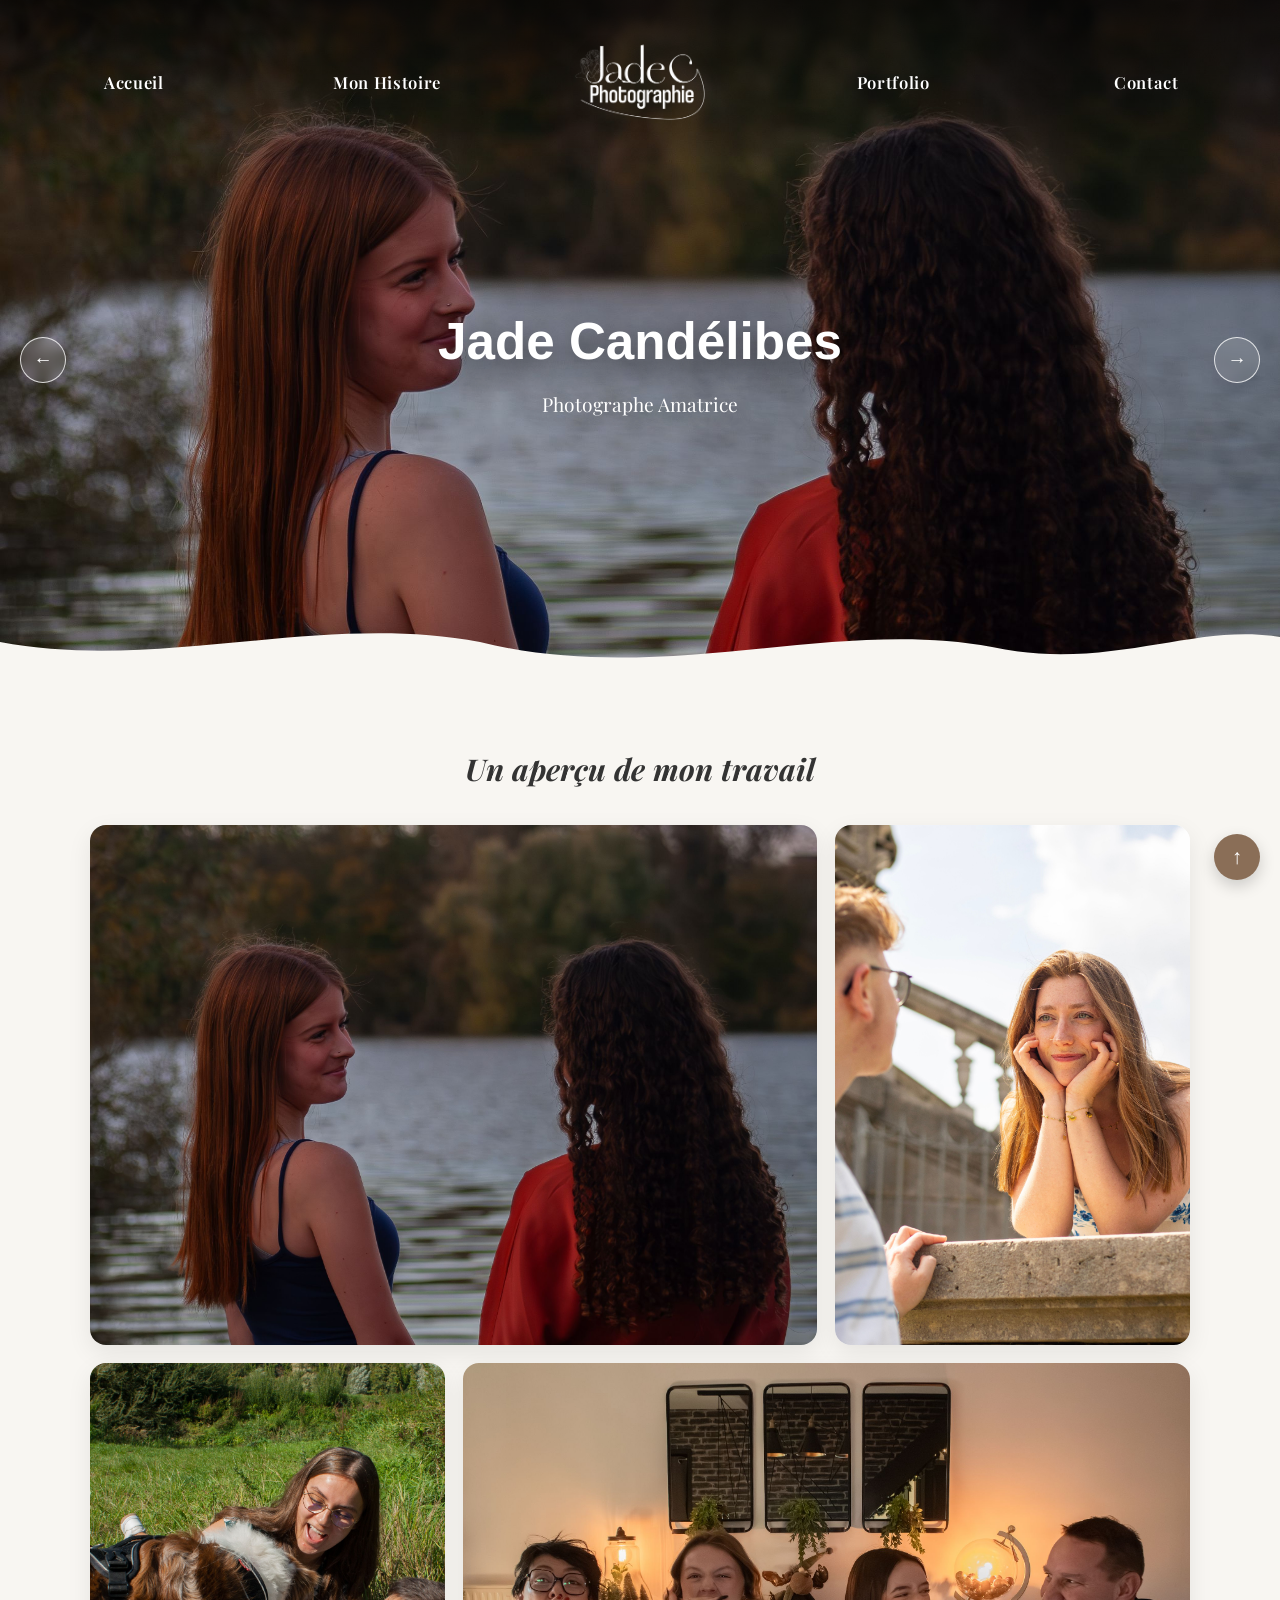
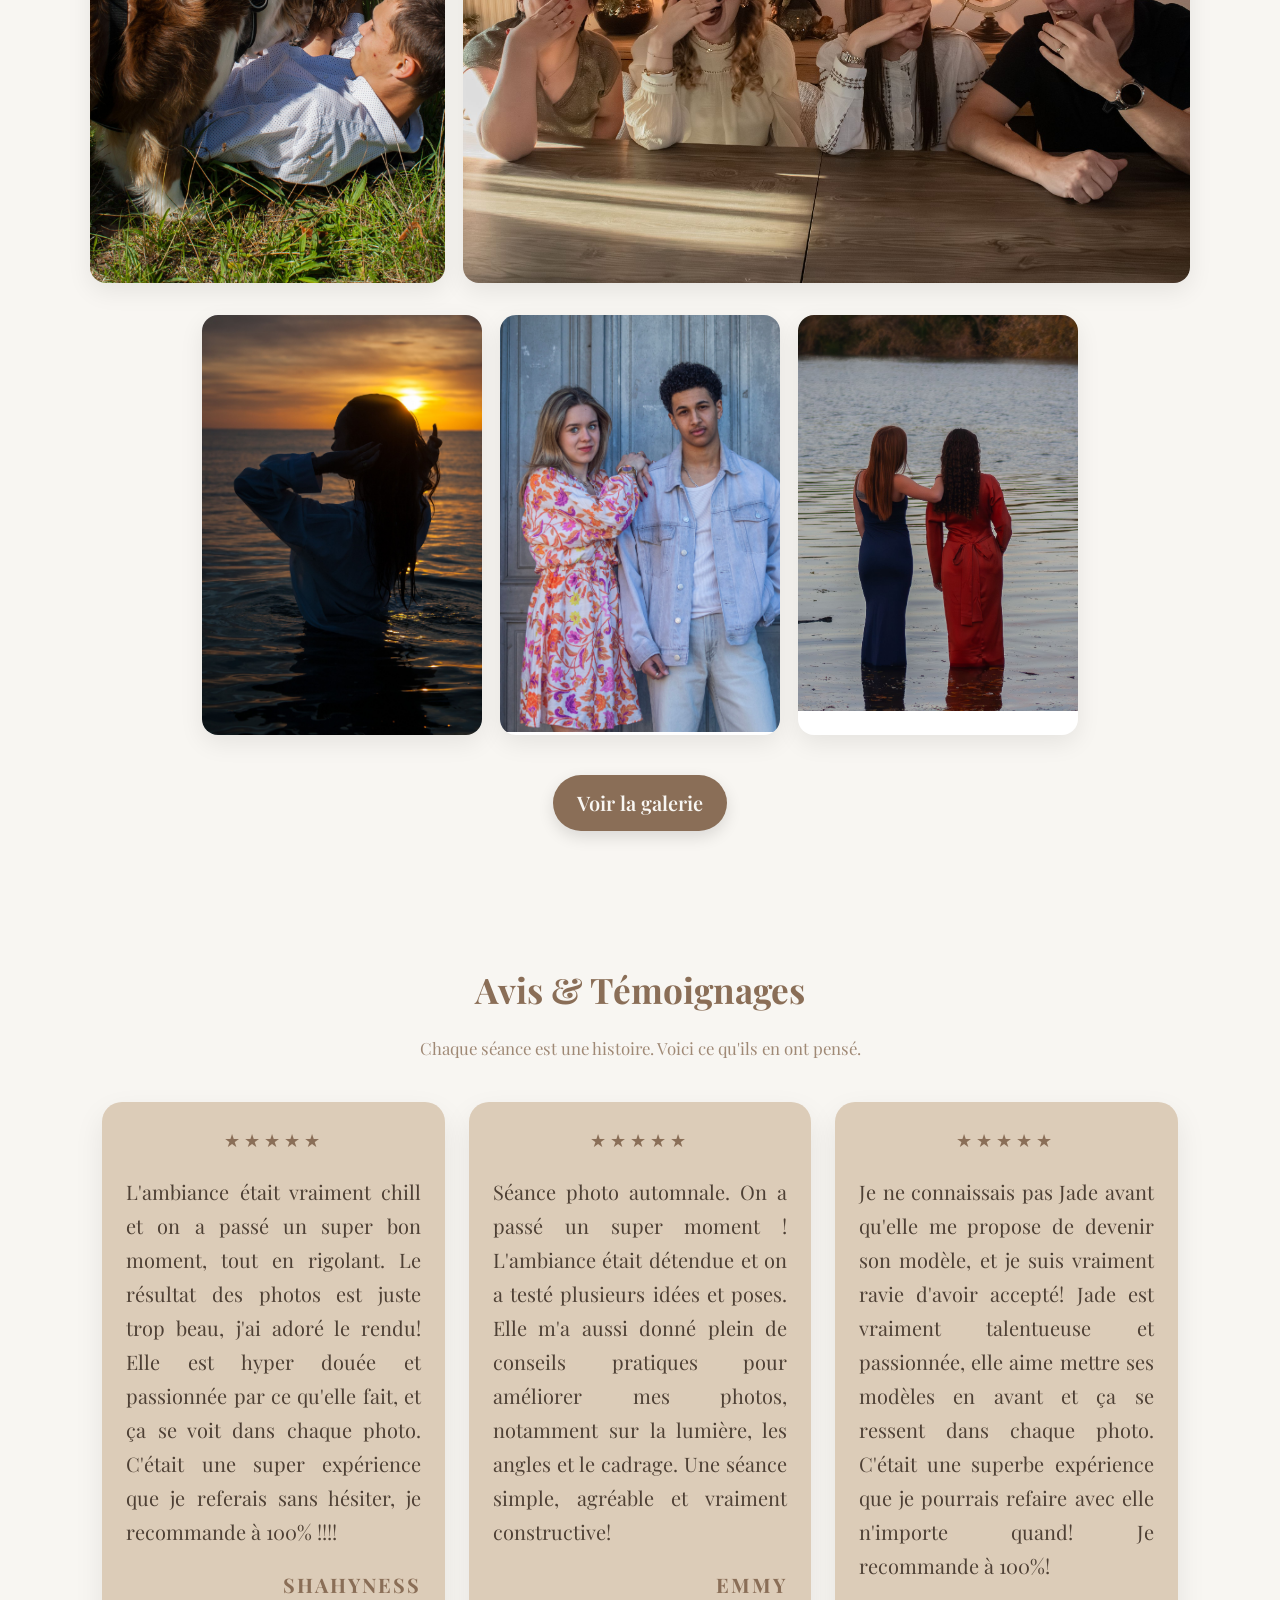
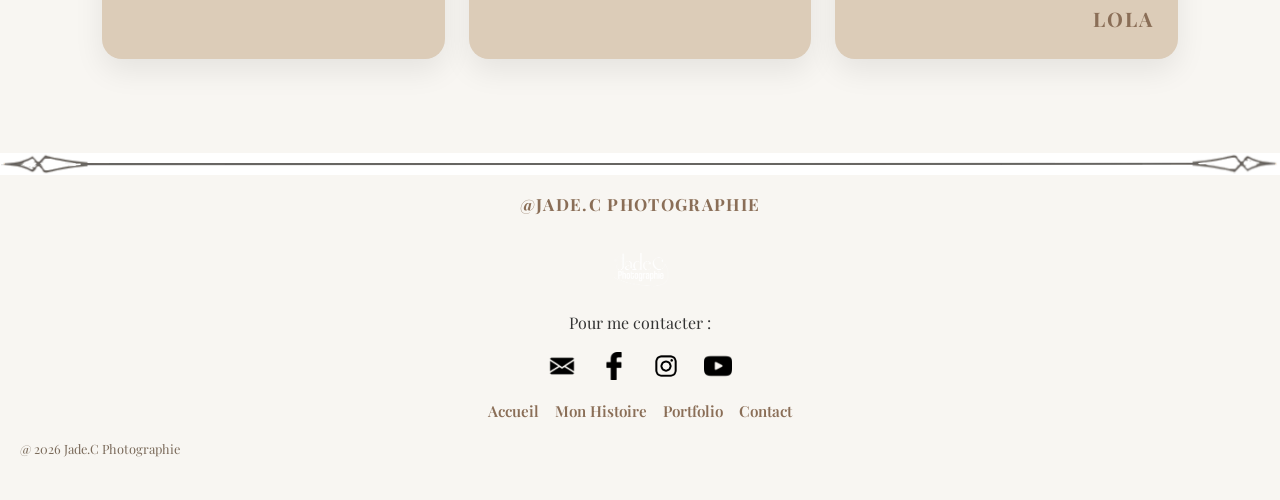
==== index.html @ 592b3846 "launch" ====
<!DOCTYPE html>
<html>
<head>
    <meta charset="UTF-8">
	<meta name="viewport" content="width=device-width, initial-scale=1.0"/>

	<title>Jade Photographie</title>
	<link rel="icon" href="favicon.png">

	 <link rel="preconnect" href="https://fonts.googleapis.com">
	 <link rel="preconnect" href="https://fonts.gstatic.com" crossorigin>
	 <link href="https://fonts.googleapis.com/css2?family=Playfair+Display:wght@400;500;600;700&display=swap" rel="stylesheet">
	 <link href="style.css" rel="stylesheet" />
	 <style>
	  body {
	  background-color: #f8f6f2;
	  background-size: cover;
	}
	</style>


 </head>
<body>
 


<div id="carousel">
    <a id="image-link" href="spoilers.html" target="_blank">
        <img id="image" src="images/carrousel.jpg" alt="Image du carrousel" class="carousel-img"/>
    </a>

    <button class="carousel-control prev" onclick="previousImage()" aria-label="Actualité précédente">←</button>
    <button class="carousel-control next" onclick="nextImage()" aria-label="Actualité suivante">→</button>

    <div class="carousel-dots">
    <span class="dot active">★</span>
    <span class="dot">☆</span>
</div>

    <nav class="carousel-menu" aria-label="Menu principal">
        <a href="index.html">Accueil</a>
        <a href="histoire.html">Mon Histoire</a>
        <a href="index.html" class="carousel-logo">
            <img src="images/logo_jade.png" alt="Logo Jade">
        </a>
        <a href="portfolio.html">Portfolio</a>
        <a href="contact.html">Contact</a>
    </nav>
    <!-- Centered title over the carousel image -->
    <div class="carousel-title" aria-hidden="false">
        <h1>Jade Candélibes</h1>
        <p class="carousel-subtitle">Photographe Amatrice</p>
    </div>
    <div class="carousel-cloud" aria-hidden="true">
        <svg viewBox="0 0 1200 140" preserveAspectRatio="none" xmlns="http://www.w3.org/2000/svg">
            <path d="M0,60 C150,90 300,30 450,60 C620,105 780,35 930,65 C1040,90 1120,40 1200,55 L1200,140 L0,140 Z" fill="#f8f6f2" />
        </svg>
    </div>
</div>


<style>
body {
    text-align: center;
	font-size: 125%;
}
</style>

<script>

const images = [
	"images/carrousel.jpg",
    "images/carrousel_2.jpg ",
    "images/carrousel_3.jpg ",
];

const links = [
    "spoilers.html",
	"https://www.disneylorcana.com/fr-FR/product/wilds-unknown",
];

let index = 0;

function updateCarousel() {
    const image = document.getElementById("image");
    const link = document.getElementById("image-link");

    image.style.opacity = "0";

    setTimeout(() => {
        image.onload = () => {
            image.style.opacity = "1";
        };

        image.src = images[index];
        link.href = links[index];
    }, 300);
    updateDots();
}

function nextImage() {
    index = (index + 1) % images.length;
    updateCarousel();
}

function previousImage() {
    index = index - 1;
    if (index < 0) index = images.length - 1;
    updateCarousel();
}

</script>

<h2 style="text-align: center; font-style: italic;font-family: 'Playfair Display', serif; margin-bottom: 2rem;">Un aperçu de mon travail</h2>

<section class="gallery" aria-label="Galerie photo">
    <figure class="gallery-item landscape">
        <img src="images/carrousel.jpg" alt="Photo paysage 1">
    </figure>
    <figure class="gallery-item portrait">
        <img src="images/portrait_1.jpg" alt="Photo portrait 1">
    </figure>
    <figure class="gallery-item portrait">
        <img src="images/zoe&nathan.jpg" alt="Photo portrait 2">
    </figure>
    <figure class="gallery-item landscape">
        <img src="images/carrousel_2.jpg" alt="Photo paysage 2">
    </figure>
</section>

<section class="polaroids">

    <div class="polaroid p1">
        <img src="images/polaroid_2.jpg" alt="">
    </div>

    <div class="polaroid p2">
        <img src="images/polaroid_1.jpg" alt="">
    </div>

    <div class="polaroid p3">
        <img src="images/polaroid_3.jpg" alt="">
    </div>

</section>

<a class="gallery-button" href="portfolio.html">Voir la galerie</a>

<section class="reviews">

    <h2>Avis & Témoignages</h2>
    <p class="subtitle">
        Chaque séance est une histoire. Voici ce qu'ils en ont pensé.
    </p>

    <div class="reviews-grid">

        <article class="review">
            <div class="stars">★★★★★</div>

            <p>
             L'ambiance était vraiment chill et on a passé un super bon moment, tout en rigolant. Le résultat des photos est juste trop beau, j'ai adoré le rendu! Elle est hyper douée et passionnée par ce qu'elle
              fait, et ça se voit dans chaque photo. C'était une super expérience que je referais sans hésiter, je recommande à 100% !!!!
            </p>

            <span>SHAHYNESS</span>
        </article>

        <article class="review">
            <div class="stars">★★★★★</div>

            <p>
                Séance photo automnale. On a passé un super moment ! L'ambiance était détendue et on a testé plusieurs idées et poses. Elle m'a aussi donné plein de conseils pratiques pour améliorer mes photos,
                 notamment sur la lumière, les angles et le cadrage. Une séance simple, agréable et vraiment constructive!
            </p>

            <span>EMMY</span>
        </article>

        <article class="review">
            <div class="stars">★★★★★</div>

            <p>
                Je ne connaissais pas Jade avant qu'elle me propose de devenir son modèle, et je suis vraiment ravie d'avoir accepté! Jade est vraiment talentueuse et passionnée, elle aime mettre ses modèles en 
                avant et ça se ressent dans chaque photo. C'était une superbe expérience que je pourrais refaire avec elle n'importe quand! Je recommande à 100%!
            </p>

            <span>LOLA</span>
        </article>

    </div>

</section>

<img class="separator-image" src="images/double_text_separator.png" alt="Séparateur de texte" />
<p class="footer-brand">@JADE.C PHOTOGRAPHIE</p>

<footer class="site-footer">
    <img class="footer-logo" src="images/logo_jade.png" alt="Logo Jade Photographie">
    <p class="footer-title">Pour me contacter :</p>

    <div class="footer-socials">
        <a class="socials" href="https://mail.google.com/mail/?view=cm&amp;to=quentwax76@gmail.com" target="_blank">
            <img src="images/logo_gmail.png" alt="Envoyer un mail">
        </a>

        <a class="socials" href="https://www.facebook.com/profile.php?id=100077318054317&amp;locale=fr_FR" target="_blank">
            <img src="images/logo_facebook.png" alt="Logo Facebook">
        </a>

        <a class="socials" href="https://www.instagram.com/jcphotographe276/" target="_blank">
            <img src="images/logo_insta.png" alt="Logo Instagram">
        </a>

        <a class="socials" href="https://www.youtube.com/@Jcphotographe276" target="_blank">
            <img src="images/logo_youtube.png" alt="Logo YouTube">
        </a>
    </div>

    <nav class="footer-links" aria-label="Liens du footer">
        <a href="index.html">Accueil</a>
        <a href="histoire.html">Mon Histoire</a>
        <a href="portfolio.html">Portfolio</a>
        <a href="contact.html">Contact</a>
    </nav>

    <p class="footer-copyright">@ 2026 Jade.C Photographie</p>
</footer>

<button class="scroll-top" onclick="scrollToTop()" aria-label="Remonter en haut de la page">↑</button>

</body>
</html>
---- style.css ----
﻿:root {
  --bg: #f8f6f2;
  --text: #333;
  --accent: #8a6e57;
  --accent-dark: #755a46;
  --cream: #dcccb8;
}

html {
  scroll-behavior: smooth;
}

* {
  box-sizing: border-box;
}

img {
  display: block;
  max-width: 100%;
  height: auto;
}

html, body {
  margin: 0;
  padding: 0;
  background: var(--bg);
  font-family: "Playfair Display", serif;
  color: var(--text);
  text-align: center;
  overflow-x: hidden;
  line-height: 1.6;
}

a {
  color: inherit;
  text-decoration: none;
}

#carousel {
  position: relative;
  width: 100%;
  min-height: 80vh;
  max-height: 700px;
  overflow: hidden;
  display: flex;
  justify-content: center;
  align-items: center;
  background: #00000020;
}

#carousel a {
  display: block;
  width: 100%;
  height: 100%;
}

#carousel img {
  width: 100%;
  height: 100%;
  object-fit: cover;
  display: block;
}

.carousel-control {
  position: absolute;
  top: 50%;
  transform: translateY(-50%);
  width: 46px;
  height: 46px;
  border: 1px solid rgba(255,255,255,0.8);
  border-radius: 50%;
  background: rgba(255,255,255,0.12);
  color: #fff;
  font-size: 1.2rem;
  line-height: 1;
  cursor: pointer;
  backdrop-filter: blur(4px);
  transition: background 0.2s ease, transform 0.2s ease;
  z-index: 3;
}

.carousel-control:hover {
  background: rgba(255,255,255,0.25);
  transform: translateY(-50%) scale(1.04);
}

.carousel-control.prev { left: 20px; }
.carousel-control.next { right: 20px; }

.carousel-menu {
  position: absolute;
  top: 0;
  left: 0;
  right: 0;
  z-index: 2;
  display: flex;
  align-items: center;
  justify-content: center;
  gap: clamp(12px, 2vw, 28px);
  padding: 18px 20px;
  background: linear-gradient(180deg, rgba(0,0,0,0.72) 0%, rgba(0,0,0,0.22) 75%, rgba(0,0,0,0));
}

.carousel-menu a {
  color: #fff;
  font-size: clamp(0.9rem, 1.3vw, 1.05rem);
  font-weight: 600;
  letter-spacing: 0.04em;
}

.carousel-logo img {
  width: clamp(60px, 8vw, 90px);
  height: auto;
  display: block;
  object-fit: contain;
  filter: drop-shadow(0 2px 8px rgba(0,0,0,0.35));
}

.carousel-cloud {
  position: absolute;
  bottom: -2px;
  left: 0;
  width: 100%;
  height: 140px;
  z-index: 5;
  pointer-events: none;
}

.carousel-cloud svg {
  display: block;
  width: 100%;
  height: 100%;
}

.carousel-title {
  position: absolute;
  top: 50%;
  left: 50%;
  transform: translate(-50%, -50%);
  text-align: center;
  z-index: 6;
}

.carousel-title h1 {
  margin: 0;
  color: #fff;
  font-family: "Segoe UI", sans-serif;
  font-size: clamp(1.8rem, 5vw, 3.2rem);
  font-weight: 700;
  text-shadow: 0 10px 30px rgba(0,0,0,0.6);
}

.carousel-subtitle {
  margin: 6px 0 0;
  color: #fff;
  font-size: clamp(0.9rem, 1.6vw, 1.2rem);
  text-shadow: 0 6px 18px rgba(0,0,0,0.45);
}

.carousel-dots {
  position: absolute;
  bottom: 30px;
  left: 50%;
  transform: translateX(-50%);
  display: flex;
  gap: 12px;
  z-index: 5;
}

.dot {
  font-size: 26px;
  color: #fff;
  cursor: pointer;
  transition: transform 0.3s ease;
}

.dot:hover {
  transform: scale(1.2);
}

.carousel-img {
  transition: opacity 0.6s ease;
}

.carousel-img.fade {
  opacity: 0;
}

.gallery {
  width: min(92vw, 1100px);
  margin: 24px auto 32px;
  display: grid;
  grid-template-columns: repeat(3, minmax(0, 1fr));
  grid-auto-rows: 520px;
  gap: 18px;
}

.gallery-item {
  margin: 0;
  overflow: hidden;
  border-radius: 16px;
  box-shadow: 0 8px 24px rgba(0,0,0,0.08);
  background: #fff;
  min-height: 520px;
}

.gallery-item img {
  width: 100%;
  height: 100%;
  object-fit: cover;
}

.gallery-item.landscape { grid-column: span 2; }
.gallery-item.portrait { grid-column: span 1; }

.gallery-button {
  display: inline-block;
  margin: 0 auto 32px;
  padding: 12px 24px;
  border-radius: 999px;
  background-color: var(--accent);
  color: #f8f6f2;
  font-weight: 600;
  box-shadow: 0 6px 16px rgba(0,0,0,0.12);
  transition: transform 0.2s ease, background-color 0.2s ease;
}

.gallery-button:hover {
  transform: translateY(-2px);
  background-color: var(--accent-dark);
}

.polaroids {
  display: flex;
  justify-content: center;
  flex-wrap: wrap;
  gap: 18px;
  padding: 0 20px 40px;
}

.polaroid {
  flex: 1 1 220px;
  max-width: 280px;
  overflow: hidden;
  border-radius: 16px;
  box-shadow: 0 8px 24px rgba(0,0,0,0.08);
  background: #fff;
}

.reviews {
  background: var(--bg);
  padding: 70px 8%;
  position: relative;
}

.reviews h2 {
  text-align: center;
  font-size: 2.2rem;
  color: var(--accent);
  margin-bottom: 10px;
}

.subtitle {
  text-align: center;
  color: var(--accent);
  opacity: 0.8;
  margin-bottom: 40px;
  font-size: 1.05rem;
}

.reviews-grid {
  display: grid;
  grid-template-columns: repeat(auto-fit, minmax(280px, 1fr));
  gap: 24px;
}

.review {
  background: var(--cream);
  padding: 24px;
  border-radius: 20px;
  box-shadow: 0 12px 30px rgba(0,0,0,0.08);
}

.stars {
  color: var(--accent);
  letter-spacing: 4px;
  margin-bottom: 16px;
  font-size: 18px;
}

.review p {
  color: #4e4035;
  line-height: 1.7;
  text-align: justify;
  margin-bottom: 20px;
}

.review span {
  display: block;
  text-align: right;
  color: var(--accent);
  font-weight: 700;
  letter-spacing: 2px;
}

.separator-image {
  width: 100%;
  display: block;
  margin-top: 24px;
}

.site-footer {
  text-align: center;
  padding: 24px 20px 40px;
  background-color: var(--bg);
  color: var(--text);
}

.footer-brand {
  margin: 16px 0 0;
  font-size: 1.05rem;
  font-weight: 700;
  letter-spacing: 0.08em;
  color: var(--accent);
}

.footer-logo {
  width: clamp(70px, 10vw, 100px);
  height: auto;
  display: block;
  margin: 0 auto 12px;
}

.footer-title {
  font-size: 1rem;
  margin: 0 0 12px;
}

.footer-socials {
  display: flex;
  justify-content: center;
  align-items: center;
  gap: 14px;
  flex-wrap: wrap;
  margin-bottom: 14px;
}

.socials {
  display: inline-flex;
  align-items: center;
  justify-content: center;
  width: 38px;
  height: 38px;
}

.socials img {
  width: 28px;
  height: 28px;
  object-fit: contain;
  transition: transform 0.2s ease;
}

.socials:hover img {
  transform: scale(1.05);
}

.footer-links {
  display: flex;
  justify-content: center;
  gap: 16px;
  flex-wrap: wrap;
  margin: 10px 0 12px;
}

.footer-links a {
  color: var(--accent);
  font-size: 0.95rem;
  font-weight: 600;
}

.footer-copyright {
  margin: 16px 0 0;
  font-size: 0.8rem;
  text-align: left;
  color: #7a6a5a;
}

.scroll-top {
  position: fixed;
  right: 20px;
  bottom: 20px;
  width: 46px;
  height: 46px;
  border: none;
  border-radius: 50%;
  background-color: var(--accent);
  color: #fff;
  font-size: 1.3rem;
  cursor: pointer;
  box-shadow: 0 6px 16px rgba(0,0,0,0.18);
  z-index: 1000;
}

.scroll-top:hover {
  background-color: var(--accent-dark);
}

@media (max-width: 768px) {
  #carousel {
    min-height: 60vh;
    max-height: 60vh;
  }

  .carousel-menu {
    flex-wrap: wrap;
    gap: 8px 14px;
    padding: 12px 14px;
  }

  .carousel-title h1 {
    font-size: clamp(1.4rem, 7vw, 2rem);
  }

  .carousel-subtitle {
    font-size: 0.95rem;
  }

  .carousel-control {
    width: 40px;
    height: 40px;
    font-size: 1rem;
  }

  .gallery {
    width: min(94vw, 1100px);
    grid-template-columns: 1fr;
    grid-auto-rows: 280px;
    gap: 12px;
  }

  .gallery-item {
    min-height: 280px;
    border-radius: 12px;
  }

  .gallery-item.landscape { grid-column: span 1; }

  .gallery-button {
    margin-bottom: 24px;
    padding: 10px 20px;
  }

  .polaroids {
    padding: 0 16px 28px;
  }

  .reviews {
    padding: 56px 16px;
  }

  .reviews h2 {
    font-size: 1.8rem;
  }

  .subtitle {
    margin-bottom: 24px;
  }

  .reviews-grid {
    grid-template-columns: 1fr;
    gap: 16px;
  }

  .review {
    padding: 20px;
  }

  .footer-logo {
    width: 72px;
  }

  .footer-socials {
    gap: 10px;
  }

  .socials img {
    width: 24px;
    height: 24px;
  }

  .footer-links {
    gap: 10px 12px;
  }

  .footer-copyright {
    text-align: center;
  }

  .scroll-top {
    right: 12px;
    bottom: 12px;
    width: 42px;
    height: 42px;
  }
}
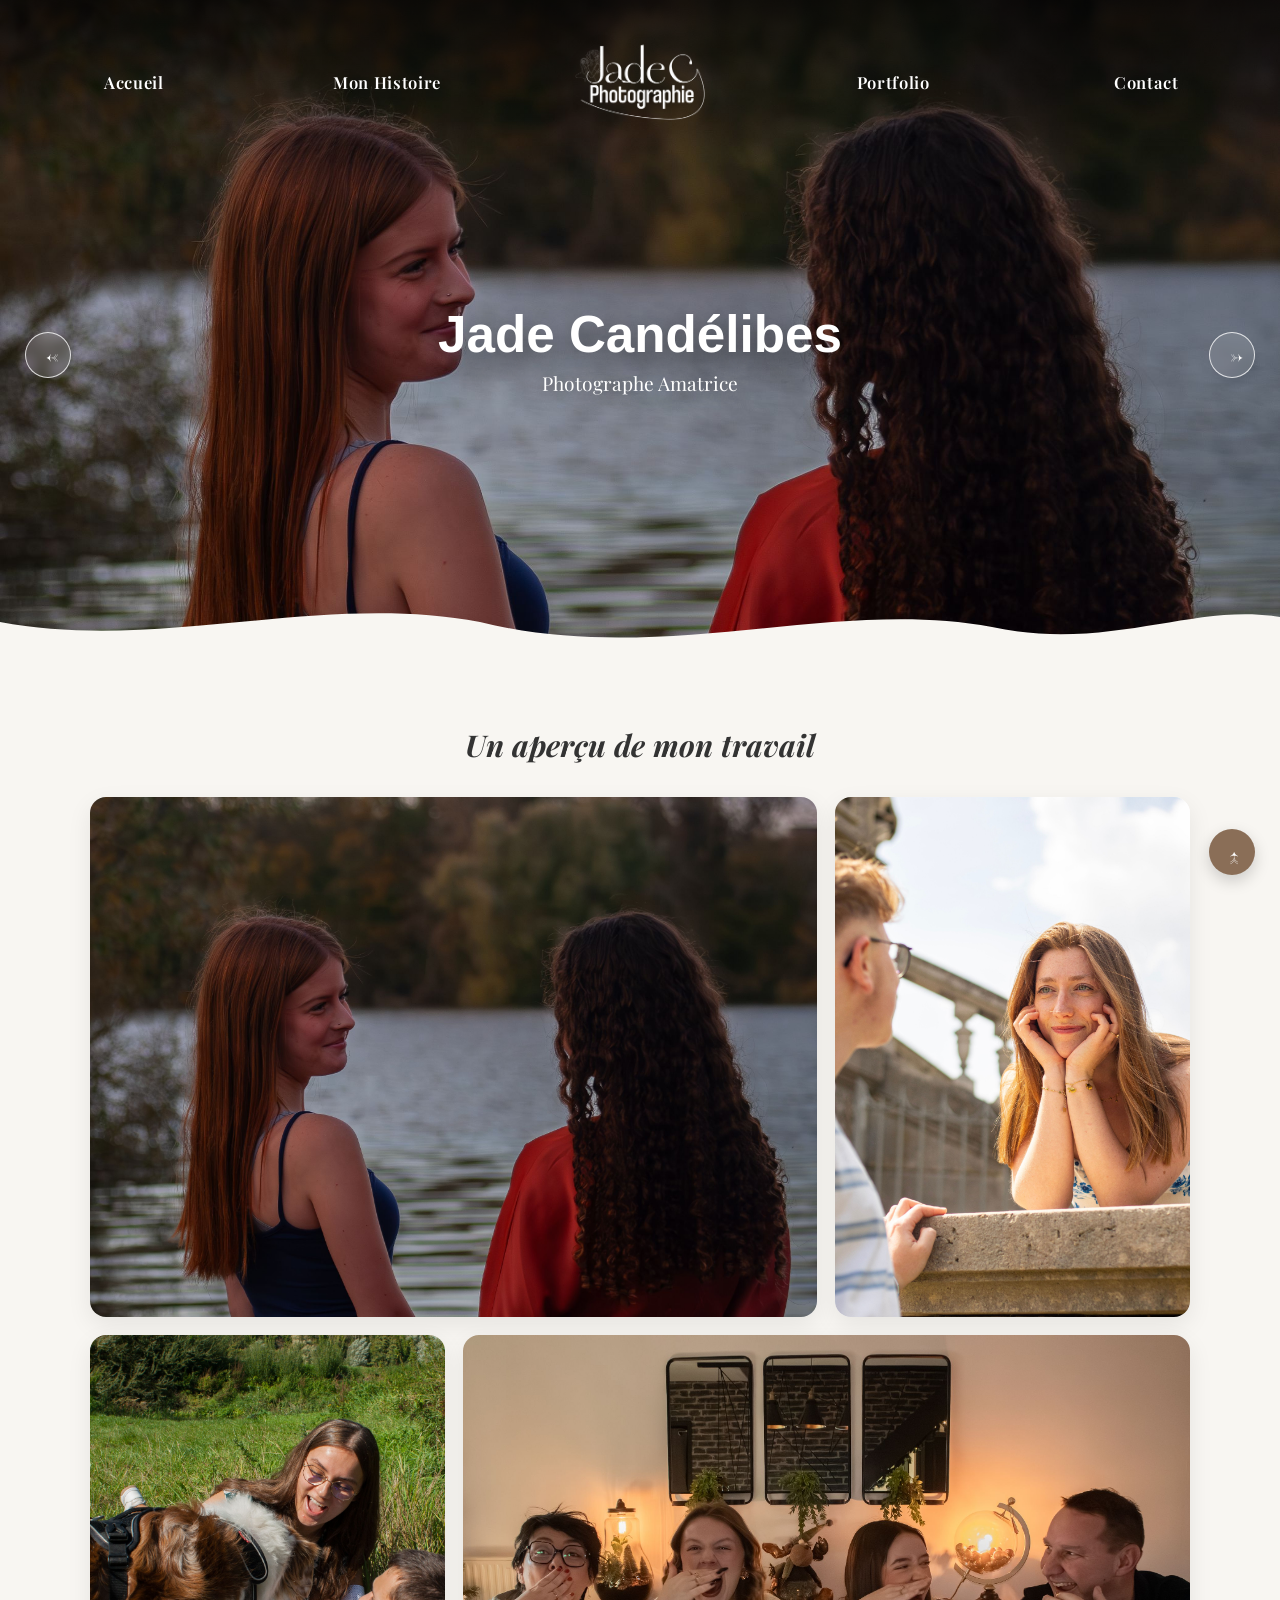
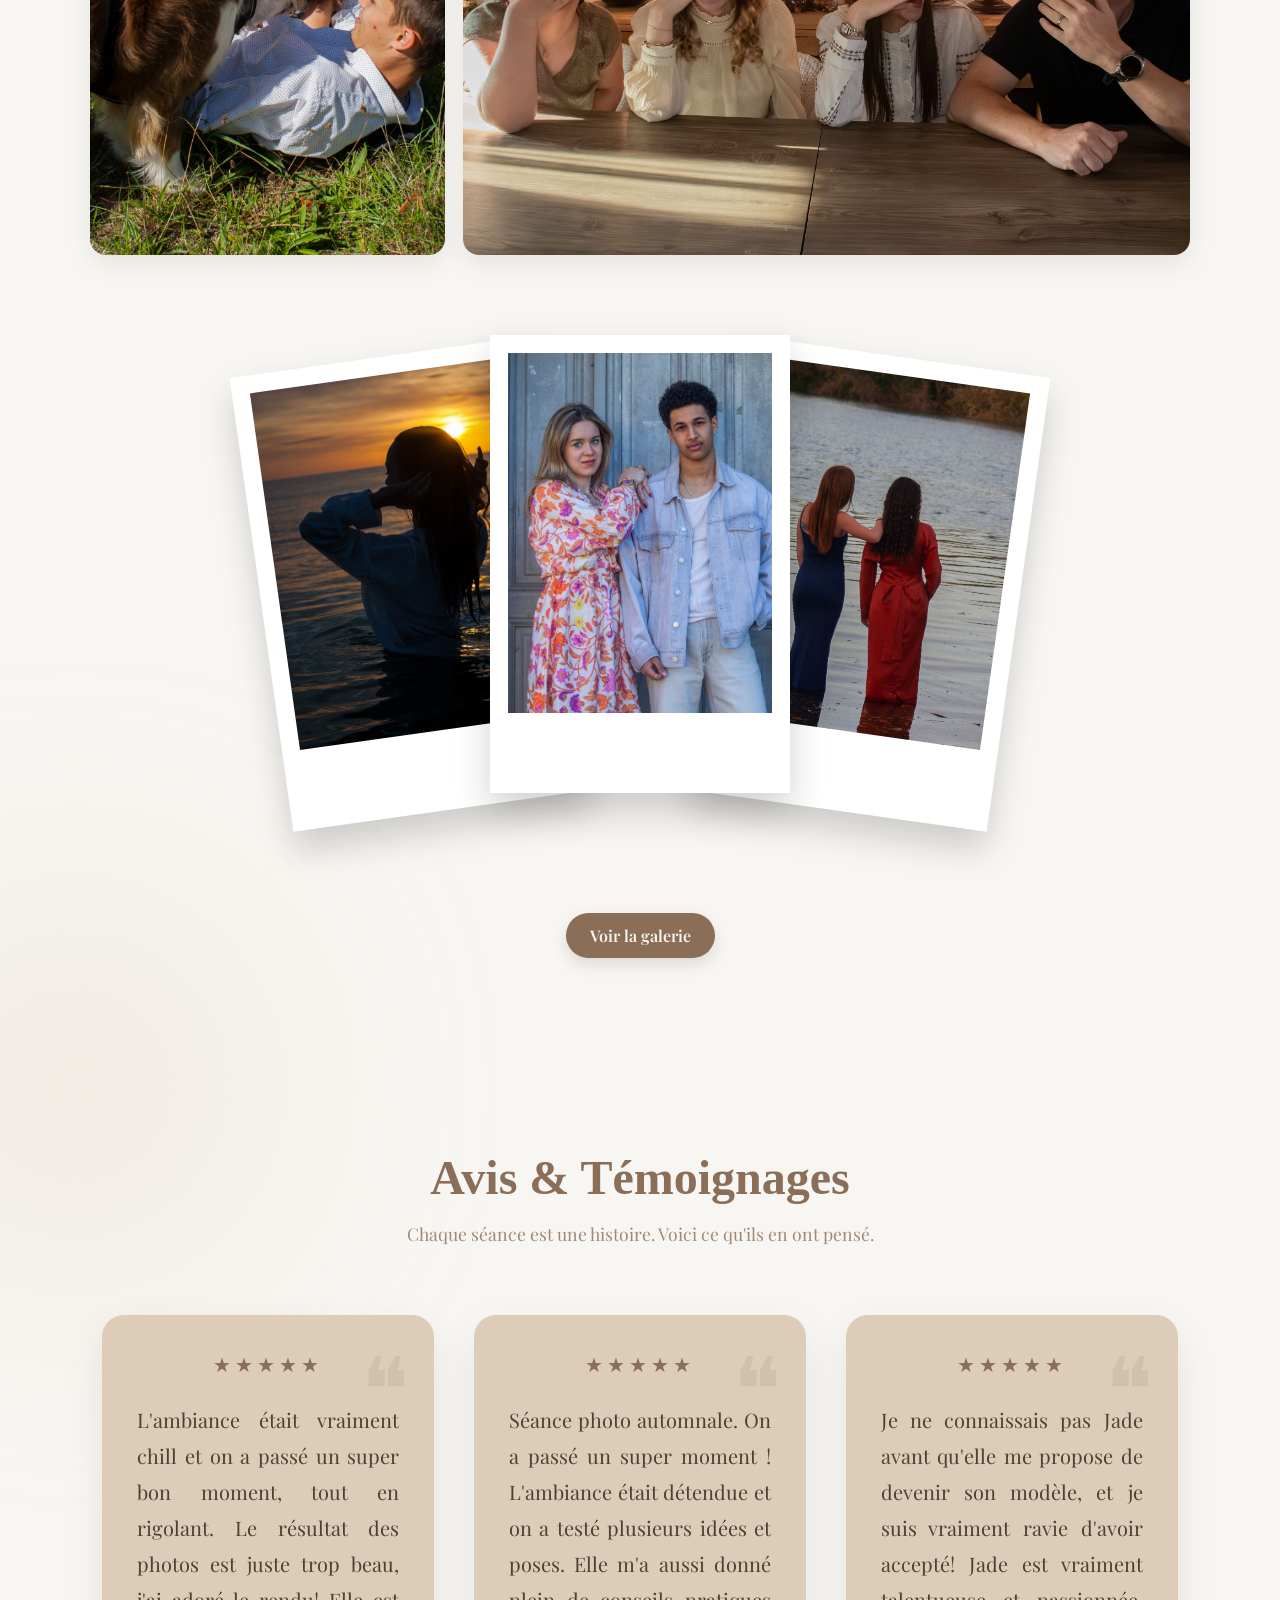
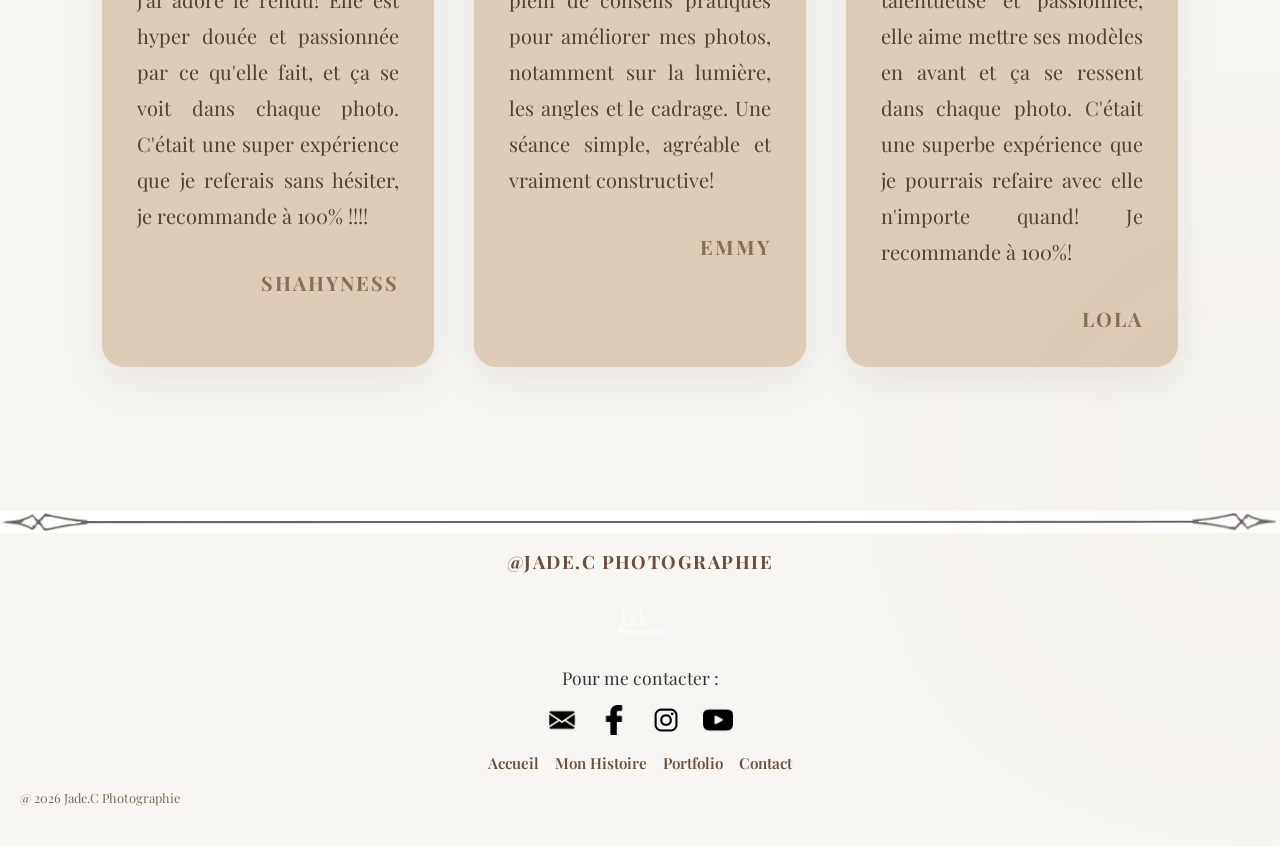
==== commit eb4d6f75: "Add files via upload" ====
--- a/index.html
+++ b/index.html
@@ -1,233 +1,233 @@
-<!DOCTYPE html>
-<html>
-<head>
-    <meta charset="UTF-8">
-	<meta name="viewport" content="width=device-width, initial-scale=1.0"/>
-
-	<title>Jade Photographie</title>
-	<link rel="icon" href="favicon.png">
-
-	 <link rel="preconnect" href="https://fonts.googleapis.com">
-	 <link rel="preconnect" href="https://fonts.gstatic.com" crossorigin>
-	 <link href="https://fonts.googleapis.com/css2?family=Playfair+Display:wght@400;500;600;700&display=swap" rel="stylesheet">
-	 <link href="style.css" rel="stylesheet" />
-	 <style>
-	  body {
-	  background-color: #f8f6f2;
-	  background-size: cover;
-	}
-	</style>
-
-
- </head>
-<body>
- 
-
-
-<div id="carousel">
-    <a id="image-link" href="spoilers.html" target="_blank">
-        <img id="image" src="images/carrousel.jpg" alt="Image du carrousel" class="carousel-img"/>
-    </a>
-
-    <button class="carousel-control prev" onclick="previousImage()" aria-label="Actualité précédente">←</button>
-    <button class="carousel-control next" onclick="nextImage()" aria-label="Actualité suivante">→</button>
-
-    <div class="carousel-dots">
-    <span class="dot active">★</span>
-    <span class="dot">☆</span>
-</div>
-
-    <nav class="carousel-menu" aria-label="Menu principal">
-        <a href="index.html">Accueil</a>
-        <a href="histoire.html">Mon Histoire</a>
-        <a href="index.html" class="carousel-logo">
-            <img src="images/logo_jade.png" alt="Logo Jade">
-        </a>
-        <a href="portfolio.html">Portfolio</a>
-        <a href="contact.html">Contact</a>
-    </nav>
-    <!-- Centered title over the carousel image -->
-    <div class="carousel-title" aria-hidden="false">
-        <h1>Jade Candélibes</h1>
-        <p class="carousel-subtitle">Photographe Amatrice</p>
-    </div>
-    <div class="carousel-cloud" aria-hidden="true">
-        <svg viewBox="0 0 1200 140" preserveAspectRatio="none" xmlns="http://www.w3.org/2000/svg">
-            <path d="M0,60 C150,90 300,30 450,60 C620,105 780,35 930,65 C1040,90 1120,40 1200,55 L1200,140 L0,140 Z" fill="#f8f6f2" />
-        </svg>
-    </div>
-</div>
-
-
-<style>
-body {
-    text-align: center;
-	font-size: 125%;
-}
-</style>
-
-<script>
-
-const images = [
-	"images/carrousel.jpg",
-    "images/carrousel_2.jpg ",
-    "images/carrousel_3.jpg ",
-];
-
-const links = [
-    "spoilers.html",
-	"https://www.disneylorcana.com/fr-FR/product/wilds-unknown",
-];
-
-let index = 0;
-
-function updateCarousel() {
-    const image = document.getElementById("image");
-    const link = document.getElementById("image-link");
-
-    image.style.opacity = "0";
-
-    setTimeout(() => {
-        image.onload = () => {
-            image.style.opacity = "1";
-        };
-
-        image.src = images[index];
-        link.href = links[index];
-    }, 300);
-    updateDots();
-}
-
-function nextImage() {
-    index = (index + 1) % images.length;
-    updateCarousel();
-}
-
-function previousImage() {
-    index = index - 1;
-    if (index < 0) index = images.length - 1;
-    updateCarousel();
-}
-
-</script>
-
-<h2 style="text-align: center; font-style: italic;font-family: 'Playfair Display', serif; margin-bottom: 2rem;">Un aperçu de mon travail</h2>
-
-<section class="gallery" aria-label="Galerie photo">
-    <figure class="gallery-item landscape">
-        <img src="images/carrousel.jpg" alt="Photo paysage 1">
-    </figure>
-    <figure class="gallery-item portrait">
-        <img src="images/portrait_1.jpg" alt="Photo portrait 1">
-    </figure>
-    <figure class="gallery-item portrait">
-        <img src="images/zoe&nathan.jpg" alt="Photo portrait 2">
-    </figure>
-    <figure class="gallery-item landscape">
-        <img src="images/carrousel_2.jpg" alt="Photo paysage 2">
-    </figure>
-</section>
-
-<section class="polaroids">
-
-    <div class="polaroid p1">
-        <img src="images/polaroid_2.jpg" alt="">
-    </div>
-
-    <div class="polaroid p2">
-        <img src="images/polaroid_1.jpg" alt="">
-    </div>
-
-    <div class="polaroid p3">
-        <img src="images/polaroid_3.jpg" alt="">
-    </div>
-
-</section>
-
-<a class="gallery-button" href="portfolio.html">Voir la galerie</a>
-
-<section class="reviews">
-
-    <h2>Avis & Témoignages</h2>
-    <p class="subtitle">
-        Chaque séance est une histoire. Voici ce qu'ils en ont pensé.
-    </p>
-
-    <div class="reviews-grid">
-
-        <article class="review">
-            <div class="stars">★★★★★</div>
-
-            <p>
-             L'ambiance était vraiment chill et on a passé un super bon moment, tout en rigolant. Le résultat des photos est juste trop beau, j'ai adoré le rendu! Elle est hyper douée et passionnée par ce qu'elle
-              fait, et ça se voit dans chaque photo. C'était une super expérience que je referais sans hésiter, je recommande à 100% !!!!
-            </p>
-
-            <span>SHAHYNESS</span>
-        </article>
-
-        <article class="review">
-            <div class="stars">★★★★★</div>
-
-            <p>
-                Séance photo automnale. On a passé un super moment ! L'ambiance était détendue et on a testé plusieurs idées et poses. Elle m'a aussi donné plein de conseils pratiques pour améliorer mes photos,
-                 notamment sur la lumière, les angles et le cadrage. Une séance simple, agréable et vraiment constructive!
-            </p>
-
-            <span>EMMY</span>
-        </article>
-
-        <article class="review">
-            <div class="stars">★★★★★</div>
-
-            <p>
-                Je ne connaissais pas Jade avant qu'elle me propose de devenir son modèle, et je suis vraiment ravie d'avoir accepté! Jade est vraiment talentueuse et passionnée, elle aime mettre ses modèles en 
-                avant et ça se ressent dans chaque photo. C'était une superbe expérience que je pourrais refaire avec elle n'importe quand! Je recommande à 100%!
-            </p>
-
-            <span>LOLA</span>
-        </article>
-
-    </div>
-
-</section>
-
-<img class="separator-image" src="images/double_text_separator.png" alt="Séparateur de texte" />
-<p class="footer-brand">@JADE.C PHOTOGRAPHIE</p>
-
-<footer class="site-footer">
-    <img class="footer-logo" src="images/logo_jade.png" alt="Logo Jade Photographie">
-    <p class="footer-title">Pour me contacter :</p>
-
-    <div class="footer-socials">
-        <a class="socials" href="https://mail.google.com/mail/?view=cm&amp;to=quentwax76@gmail.com" target="_blank">
-            <img src="images/logo_gmail.png" alt="Envoyer un mail">
-        </a>
-
-        <a class="socials" href="https://www.facebook.com/profile.php?id=100077318054317&amp;locale=fr_FR" target="_blank">
-            <img src="images/logo_facebook.png" alt="Logo Facebook">
-        </a>
-
-        <a class="socials" href="https://www.instagram.com/jcphotographe276/" target="_blank">
-            <img src="images/logo_insta.png" alt="Logo Instagram">
-        </a>
-
-        <a class="socials" href="https://www.youtube.com/@Jcphotographe276" target="_blank">
-            <img src="images/logo_youtube.png" alt="Logo YouTube">
-        </a>
-    </div>
-
-    <nav class="footer-links" aria-label="Liens du footer">
-        <a href="index.html">Accueil</a>
-        <a href="histoire.html">Mon Histoire</a>
-        <a href="portfolio.html">Portfolio</a>
-        <a href="contact.html">Contact</a>
-    </nav>
-
-    <p class="footer-copyright">@ 2026 Jade.C Photographie</p>
-</footer>
-
-<button class="scroll-top" onclick="scrollToTop()" aria-label="Remonter en haut de la page">↑</button>
-
-</body>
+<!DOCTYPE html>
+<html>
+<head>
+    
+	<meta name="viewport" content="width=device-width, initial-scale=1.0"/>
+
+	<title>Jade Photographie</title>
+	<link rel="icon" href="favicon.png">
+
+	 <link rel="preconnect" href="https://fonts.googleapis.com">
+	 <link rel="preconnect" href="https://fonts.gstatic.com" crossorigin>
+	 <link href="https://fonts.googleapis.com/css2?family=Playfair+Display:wght@400;500;600;700&display=swap" rel="stylesheet">
+	 <link href="style.css" rel="stylesheet" />
+	 <style>
+	  body {
+	  background-color: #f8f6f2;
+	  background-size: cover;
+	}
+	</style>
+
+
+ </head>
+<body>
+ 
+
+
+<div id="carousel">
+    <a id="image-link" href="spoilers.html" target="_blank">
+        <img id="image" src="images/carrousel.jpg" alt="Image du carrousel" class="carousel-img"/>
+    </a>
+
+    <button class="carousel-control prev" onclick="previousImage()" aria-label="Actualité précédente">←</button>
+    <button class="carousel-control next" onclick="nextImage()" aria-label="Actualité suivante">→</button>
+
+    <div class="carousel-dots">
+    <span class="dot active">★</span>
+    <span class="dot">☆</span>
+</div>
+
+    <nav class="carousel-menu" aria-label="Menu principal">
+        <a href="index.html">Accueil</a>
+        <a href="histoire.html">Mon Histoire</a>
+        <a href="index.html" class="carousel-logo">
+            <img src="images/logo_jade.png" alt="Logo Jade">
+        </a>
+        <a href="portfolio.html">Portfolio</a>
+        <a href="contact.html">Contact</a>
+    </nav>
+    <!-- Centered title over the carousel image -->
+    <div class="carousel-title" aria-hidden="false">
+        <h1>Jade Candélibes</h1>
+        <p class="carousel-subtitle">Photographe Amatrice</p>
+    </div>
+    <div class="carousel-cloud" aria-hidden="true">
+        <svg viewBox="0 0 1200 140" preserveAspectRatio="none" xmlns="http://www.w3.org/2000/svg">
+            <path d="M0,60 C150,90 300,30 450,60 C620,105 780,35 930,65 C1040,90 1120,40 1200,55 L1200,140 L0,140 Z" fill="#f8f6f2" />
+        </svg>
+    </div>
+</div>
+
+
+<style>
+body {
+    text-align: center;
+	font-size: 125%;
+}
+</style>
+
+<script>
+
+const images = [
+	"images/carrousel.jpg",
+    "images/carrousel_2.jpg ",
+    "images/carrousel_3.jpg ",
+];
+
+const links = [
+    "spoilers.html",
+	"https://www.disneylorcana.com/fr-FR/product/wilds-unknown",
+];
+
+let index = 0;
+
+function updateCarousel() {
+    const image = document.getElementById("image");
+    const link = document.getElementById("image-link");
+
+    image.style.opacity = "0";
+
+    setTimeout(() => {
+        image.onload = () => {
+            image.style.opacity = "1";
+        };
+
+        image.src = images[index];
+        link.href = links[index];
+    }, 300);
+    updateDots();
+}
+
+function nextImage() {
+    index = (index + 1) % images.length;
+    updateCarousel();
+}
+
+function previousImage() {
+    index = index - 1;
+    if (index < 0) index = images.length - 1;
+    updateCarousel();
+}
+
+</script>
+
+<h2 style="text-align: center; font-style: italic;font-family: 'Playfair Display', serif; margin-bottom: 2rem;">Un aperçu de mon travail</h2>
+
+<section class="gallery" aria-label="Galerie photo">
+    <figure class="gallery-item landscape">
+        <img src="images/carrousel.jpg" alt="Photo paysage 1">
+    </figure>
+    <figure class="gallery-item portrait">
+        <img src="images/portrait_1.jpg" alt="Photo portrait 1">
+    </figure>
+    <figure class="gallery-item portrait">
+        <img src="images/zoe&nathan.jpg" alt="Photo portrait 2">
+    </figure>
+    <figure class="gallery-item landscape">
+        <img src="images/carrousel_2.jpg" alt="Photo paysage 2">
+    </figure>
+</section>
+
+<section class="polaroids">
+
+    <div class="polaroid p1">
+        <img src="images/polaroid_2.jpg" alt="">
+    </div>
+
+    <div class="polaroid p2">
+        <img src="images/polaroid_1.jpg" alt="">
+    </div>
+
+    <div class="polaroid p3">
+        <img src="images/polaroid_3.jpg" alt="">
+    </div>
+
+</section>
+
+<a class="gallery-button" href="portfolio.html">Voir la galerie</a>
+
+<section class="reviews">
+
+    <h2>Avis & Témoignages</h2>
+    <p class="subtitle">
+        Chaque séance est une histoire. Voici ce qu'ils en ont pensé.
+    </p>
+
+    <div class="reviews-grid">
+
+        <article class="review">
+            <div class="stars">★★★★★</div>
+
+            <p>
+             L'ambiance était vraiment chill et on a passé un super bon moment, tout en rigolant. Le résultat des photos est juste trop beau, j'ai adoré le rendu! Elle est hyper douée et passionnée par ce qu'elle
+              fait, et ça se voit dans chaque photo. C'était une super expérience que je referais sans hésiter, je recommande à 100% !!!!
+            </p>
+
+            <span>SHAHYNESS</span>
+        </article>
+
+        <article class="review">
+            <div class="stars">★★★★★</div>
+
+            <p>
+                Séance photo automnale. On a passé un super moment ! L'ambiance était détendue et on a testé plusieurs idées et poses. Elle m'a aussi donné plein de conseils pratiques pour améliorer mes photos,
+                 notamment sur la lumière, les angles et le cadrage. Une séance simple, agréable et vraiment constructive!
+            </p>
+
+            <span>EMMY</span>
+        </article>
+
+        <article class="review">
+            <div class="stars">★★★★★</div>
+
+            <p>
+                Je ne connaissais pas Jade avant qu'elle me propose de devenir son modèle, et je suis vraiment ravie d'avoir accepté! Jade est vraiment talentueuse et passionnée, elle aime mettre ses modèles en 
+                avant et ça se ressent dans chaque photo. C'était une superbe expérience que je pourrais refaire avec elle n'importe quand! Je recommande à 100%!
+            </p>
+
+            <span>LOLA</span>
+        </article>
+
+    </div>
+
+</section>
+
+<img class="separator-image" src="images/double_text_separator.png" alt="Séparateur de texte" />
+<p class="footer-brand">@JADE.C PHOTOGRAPHIE</p>
+
+<footer class="site-footer">
+    <img class="footer-logo" src="images/logo_jade.png" alt="Logo Jade Photographie">
+    <p class="footer-title">Pour me contacter :</p>
+
+    <div class="footer-socials">
+        <a class="socials" href="https://mail.google.com/mail/?view=cm&amp;to=quentwax76@gmail.com" target="_blank">
+            <img src="images/logo_gmail.png" alt="Envoyer un mail">
+        </a>
+
+        <a class="socials" href="https://www.facebook.com/profile.php?id=100077318054317&amp;locale=fr_FR" target="_blank">
+            <img src="images/logo_facebook.png" alt="Logo Facebook">
+        </a>
+
+        <a class="socials" href="https://www.instagram.com/jcphotographe276/" target="_blank">
+            <img src="images/logo_insta.png" alt="Logo Instagram">
+        </a>
+
+        <a class="socials" href="https://www.youtube.com/@Jcphotographe276" target="_blank">
+            <img src="images/logo_youtube.png" alt="Logo YouTube">
+        </a>
+    </div>
+
+    <nav class="footer-links" aria-label="Liens du footer">
+        <a href="index.html">Accueil</a>
+        <a href="histoire.html">Mon Histoire</a>
+        <a href="portfolio.html">Portfolio</a>
+        <a href="contact.html">Contact</a>
+    </nav>
+
+    <p class="footer-copyright">@ 2026 Jade.C Photographie</p>
+</footer>
+
+<button class="scroll-top" onclick="scrollToTop()" aria-label="Remonter en haut de la page">↑</button>
+
+</body>
 </html>
--- a/style.css
+++ b/style.css
@@ -1,306 +1,290 @@
-﻿:root {
-  --bg: #f8f6f2;
-  --text: #333;
-  --accent: #8a6e57;
-  --accent-dark: #755a46;
-  --cream: #dcccb8;
-}
-
-html {
-  scroll-behavior: smooth;
+﻿html, body {
+    margin: 0;
+    padding: 0;
+    background: #f8f6f2;
+    font-family: "Playfair Display", serif;
+    color: #333;
+    text-align: center;
+    overflow-x: hidden;
 }
 
 * {
-  box-sizing: border-box;
-}
-
-img {
-  display: block;
-  max-width: 100%;
-  height: auto;
-}
-
-html, body {
-  margin: 0;
-  padding: 0;
-  background: var(--bg);
-  font-family: "Playfair Display", serif;
-  color: var(--text);
+    box-sizing: border-box;
+}
+
+.menu {
+    display: flex;
+}
+
+#carousel {
+    position: relative;
+    width: 100%;
+    max-width: 100%;
+    height: min(80vh, 700px);
+    margin: 0;
+    overflow: hidden;
+    display: flex;
+    justify-content: center;
+    align-items: center;
+    background: #00000020;
+}
+
+#carousel a {
+    display: block;
+    width: 100%;
+    height: 100%;
+}
+
+#carousel img {
+    width: 100%;
+    height: 100%;
+    object-fit: cover;
+    display: block;
+}
+
+.carousel-control {
+    position: absolute;
+    top: 50%;
+    transform: translateY(-50%);
+    width: 46px;
+    height: 46px;
+    border: 1px solid rgba(255, 255, 255, 0.8);
+    border-radius: 50%;
+    background: rgba(255, 255, 255, 0.12);
+    color: #fff;
+    font-size: 1.2rem;
+    line-height: 1;
+    cursor: pointer;
+    backdrop-filter: blur(4px);
+    transition: background 0.2s ease, transform 0.2s ease;
+    z-index: 3;
+}
+
+.carousel-control:hover {
+    background: rgba(255, 255, 255, 0.25);
+    transform: translateY(-50%) scale(1.04);
+}
+
+.carousel-control.prev {
+    left: 20px;
+}
+
+.carousel-control.next {
+    right: 20px;
+}
+
+.carousel-menu {
+    position: absolute;
+    top: 0;
+    left: 0;
+    right: 0;
+    z-index: 2;
+    display: flex;
+    align-items: center;
+    justify-content: center;
+    gap: clamp(12px, 2vw, 28px);
+    padding: 18px 20px;
+    background: linear-gradient(180deg, rgba(0, 0, 0, 0.72) 0%, rgba(0, 0, 0, 0.22) 75%, rgba(0, 0, 0, 0));
+}
+
+.carousel-menu a {
+    color: #fff;
+    text-decoration: none;
+    font-size: clamp(0.9rem, 1.3vw, 1.05rem);
+    font-weight: 600;
+    letter-spacing: 0.04em;
+    text-transform: none;
+}
+
+.carousel-logo img {
+    width: clamp(60px, 8vw, 90px);
+    height: auto;
+    display: block;
+    object-fit: contain;
+    filter: drop-shadow(0 2px 8px rgba(0, 0, 0, 0.35));
+}
+
+@media (max-width: 768px) {
+    #carousel {
+        height: 60vh;
+    }
+
+    .carousel-menu {
+        flex-wrap: wrap;
+        gap: 8px 14px;
+        padding: 12px 14px;
+    }
+}
+
+
+
+button {
+    padding: 10px 20px;
+    font-size: 1rem;
+    margin: 10px;
+    font-family: "Playfair Display", serif;
+}
+
+.gallery {
+    width: min(90vw, 1100px);
+    margin: 8px auto 32px;
+    display: grid;
+    grid-template-columns: repeat(3, minmax(0, 1fr));
+    grid-auto-rows: 520px;
+    gap: 18px;
+}
+
+/* ===== Carousel cloud divider ===== */
+
+.carousel-cloud {
+    position: absolute;
+    bottom: -2px;
+    left: 0;
+    width: 100%;
+    height: 140px;
+    z-index: 5;
+    pointer-events: none;
+}
+
+.carousel-cloud svg {
+    display: block;
+    width: 100%;
+    height: 100%;
+}
+
+@media (max-width: 768px) {
+    .carousel-cloud { height: 100px; }
+}
+
+/* Title centered over carousel */
+.carousel-title {
+    position: absolute;
+    top: 50%;
+    left: 50%;
+    transform: translate(-50%, -50%);
+    text-align: center;
+    z-index: 6;
+    pointer-events: auto;
+}
+
+.carousel-title h1 {
+    margin: 0;
+    color: #fff;
+    font-family: "Segoe UI", sans-serif;
+    font-size: clamp(1.8rem, 5vw, 3.2rem);
+    font-weight: 700;
+    text-shadow: 0 10px 30px rgba(0,0,0,0.6);
+}
+
+.carousel-subtitle {
+    margin: 6px 0 0;
+    color: #fff;
+    font-size: clamp(0.9rem, 1.6vw, 1.2rem);
+    text-shadow: 0 6px 18px rgba(0,0,0,0.45);
+}
+
+.gallery-item {
+    margin: 0;
+    overflow: hidden;
+    border-radius: 16px;
+    box-shadow: 0 8px 24px rgba(0, 0, 0, 0.08);
+    background: #fff;
+    min-height: 520px;
+}
+
+.gallery-item img {
+    display: block;
+    width: 100%;
+    height: 100%;
+    object-fit: cover;
+}
+
+.gallery-item.landscape {
+    grid-column: span 2;
+}
+
+.gallery-item.portrait {
+    grid-column: span 1;
+}
+
+.gallery-button {
+    display: inline-block;
+    margin: 0 auto 32px;
+    padding: 12px 24px;
+    border-radius: 999px;
+    background-color: #8a6e57;
+    color: #f8f6f2;
+    text-decoration: none;
+    font-weight: 600;
+    font-size: 1rem;
+    box-shadow: 0 6px 16px rgba(0, 0, 0, 0.12);
+    transition: transform 0.2s ease, background-color 0.2s ease;
+}
+
+.gallery-button:hover {
+    transform: translateY(-2px);
+    background-color: #755a46;
+}
+
+@media (max-width: 768px) {
+    .gallery {
+        grid-template-columns: 1fr;
+        grid-auto-rows: 700px;
+        width: min(92vw, 1100px);
+    }
+
+    .gallery-item.landscape {
+        grid-column: span 1;
+    }
+}
+
+
+/* ===== MENU PRINCIPAL ===== */
+.menu-container {
+  display: flex;
+  justify-content: center;   /* centrage sur PC */
+  gap: 20px;
+  max-width: 1100px;         /* largeur confortable sur PC */
+  margin: 30px auto;
+  padding: 0 20px;
+}
+
+/* Boutons */
+.menu-bouton {
+  flex: 1;
+  padding: 16px;
+  color: black;
+  text-decoration: none;
   text-align: center;
-  overflow-x: hidden;
-  line-height: 1.6;
-}
-
-a {
-  color: inherit;
-  text-decoration: none;
-}
-
-#carousel {
-  position: relative;
-  width: 100%;
-  min-height: 80vh;
-  max-height: 700px;
-  overflow: hidden;
-  display: flex;
-  justify-content: center;
-  align-items: center;
-  background: #00000020;
-}
-
-#carousel a {
-  display: block;
-  width: 100%;
-  height: 100%;
-}
-
-#carousel img {
-  width: 100%;
-  height: 100%;
-  object-fit: cover;
-  display: block;
-}
-
-.carousel-control {
-  position: absolute;
-  top: 50%;
-  transform: translateY(-50%);
-  width: 46px;
-  height: 46px;
-  border: 1px solid rgba(255,255,255,0.8);
-  border-radius: 50%;
-  background: rgba(255,255,255,0.12);
-  color: #fff;
+  border-radius: 14px;
   font-size: 1.2rem;
-  line-height: 1;
-  cursor: pointer;
-  backdrop-filter: blur(4px);
-  transition: background 0.2s ease, transform 0.2s ease;
-  z-index: 3;
-}
-
-.carousel-control:hover {
-  background: rgba(255,255,255,0.25);
-  transform: translateY(-50%) scale(1.04);
-}
-
-.carousel-control.prev { left: 20px; }
-.carousel-control.next { right: 20px; }
-
-.carousel-menu {
-  position: absolute;
-  top: 0;
-  left: 0;
-  right: 0;
-  z-index: 2;
-  display: flex;
-  align-items: center;
-  justify-content: center;
-  gap: clamp(12px, 2vw, 28px);
-  padding: 18px 20px;
-  background: linear-gradient(180deg, rgba(0,0,0,0.72) 0%, rgba(0,0,0,0.22) 75%, rgba(0,0,0,0));
-}
-
-.carousel-menu a {
-  color: #fff;
-  font-size: clamp(0.9rem, 1.3vw, 1.05rem);
-  font-weight: 600;
-  letter-spacing: 0.04em;
-}
-
-.carousel-logo img {
-  width: clamp(60px, 8vw, 90px);
-  height: auto;
-  display: block;
-  object-fit: contain;
-  filter: drop-shadow(0 2px 8px rgba(0,0,0,0.35));
-}
-
-.carousel-cloud {
-  position: absolute;
-  bottom: -2px;
-  left: 0;
-  width: 100%;
-  height: 140px;
-  z-index: 5;
-  pointer-events: none;
-}
-
-.carousel-cloud svg {
-  display: block;
-  width: 100%;
-  height: 100%;
-}
-
-.carousel-title {
-  position: absolute;
-  top: 50%;
-  left: 50%;
-  transform: translate(-50%, -50%);
+  font-weight: bold;
+  background-color: #f3d89d;
+  transition: 0.2s ease;
+}
+
+/* Hover PC */
+.menu-bouton:hover {
+  background-color: #a81b1b;
+  color: white;
+}
+
+/* ===== MOBILE ===== */
+@media (max-width: 768px) {
+  .menu-bouton {
+    width: 100%;
+    font-size: 1rem;
+    padding: 14px;
+  }
+}
+
+
+footer {
   text-align: center;
-  z-index: 6;
-}
-
-.carousel-title h1 {
-  margin: 0;
-  color: #fff;
-  font-family: "Segoe UI", sans-serif;
-  font-size: clamp(1.8rem, 5vw, 3.2rem);
-  font-weight: 700;
-  text-shadow: 0 10px 30px rgba(0,0,0,0.6);
-}
-
-.carousel-subtitle {
-  margin: 6px 0 0;
-  color: #fff;
-  font-size: clamp(0.9rem, 1.6vw, 1.2rem);
-  text-shadow: 0 6px 18px rgba(0,0,0,0.45);
-}
-
-.carousel-dots {
-  position: absolute;
-  bottom: 30px;
-  left: 50%;
-  transform: translateX(-50%);
-  display: flex;
-  gap: 12px;
-  z-index: 5;
-}
-
-.dot {
-  font-size: 26px;
-  color: #fff;
-  cursor: pointer;
-  transition: transform 0.3s ease;
-}
-
-.dot:hover {
-  transform: scale(1.2);
-}
-
-.carousel-img {
-  transition: opacity 0.6s ease;
-}
-
-.carousel-img.fade {
-  opacity: 0;
-}
-
-.gallery {
-  width: min(92vw, 1100px);
-  margin: 24px auto 32px;
-  display: grid;
-  grid-template-columns: repeat(3, minmax(0, 1fr));
-  grid-auto-rows: 520px;
-  gap: 18px;
-}
-
-.gallery-item {
-  margin: 0;
-  overflow: hidden;
-  border-radius: 16px;
-  box-shadow: 0 8px 24px rgba(0,0,0,0.08);
-  background: #fff;
-  min-height: 520px;
-}
-
-.gallery-item img {
-  width: 100%;
-  height: 100%;
-  object-fit: cover;
-}
-
-.gallery-item.landscape { grid-column: span 2; }
-.gallery-item.portrait { grid-column: span 1; }
-
-.gallery-button {
-  display: inline-block;
-  margin: 0 auto 32px;
-  padding: 12px 24px;
-  border-radius: 999px;
-  background-color: var(--accent);
-  color: #f8f6f2;
-  font-weight: 600;
-  box-shadow: 0 6px 16px rgba(0,0,0,0.12);
-  transition: transform 0.2s ease, background-color 0.2s ease;
-}
-
-.gallery-button:hover {
-  transform: translateY(-2px);
-  background-color: var(--accent-dark);
-}
-
-.polaroids {
-  display: flex;
-  justify-content: center;
-  flex-wrap: wrap;
-  gap: 18px;
-  padding: 0 20px 40px;
-}
-
-.polaroid {
-  flex: 1 1 220px;
-  max-width: 280px;
-  overflow: hidden;
-  border-radius: 16px;
-  box-shadow: 0 8px 24px rgba(0,0,0,0.08);
-  background: #fff;
-}
-
-.reviews {
-  background: var(--bg);
-  padding: 70px 8%;
-  position: relative;
-}
-
-.reviews h2 {
-  text-align: center;
-  font-size: 2.2rem;
-  color: var(--accent);
-  margin-bottom: 10px;
-}
-
-.subtitle {
-  text-align: center;
-  color: var(--accent);
-  opacity: 0.8;
-  margin-bottom: 40px;
-  font-size: 1.05rem;
-}
-
-.reviews-grid {
-  display: grid;
-  grid-template-columns: repeat(auto-fit, minmax(280px, 1fr));
-  gap: 24px;
-}
-
-.review {
-  background: var(--cream);
-  padding: 24px;
-  border-radius: 20px;
-  box-shadow: 0 12px 30px rgba(0,0,0,0.08);
-}
-
-.stars {
-  color: var(--accent);
-  letter-spacing: 4px;
-  margin-bottom: 16px;
-  font-size: 18px;
-}
-
-.review p {
-  color: #4e4035;
-  line-height: 1.7;
-  text-align: justify;
-  margin-bottom: 20px;
-}
-
-.review span {
-  display: block;
-  text-align: right;
-  color: var(--accent);
-  font-weight: 700;
-  letter-spacing: 2px;
+  padding: 24px 20px 40px;
+  background-color: #f8f6f2;
+  color: #333;
+  margin-top: 0;
 }
 
 .separator-image {
@@ -309,19 +293,12 @@
   margin-top: 24px;
 }
 
-.site-footer {
-  text-align: center;
-  padding: 24px 20px 40px;
-  background-color: var(--bg);
-  color: var(--text);
-}
-
 .footer-brand {
   margin: 16px 0 0;
-  font-size: 1.05rem;
+  font-size: 1.15rem;
   font-weight: 700;
   letter-spacing: 0.08em;
-  color: var(--accent);
+  color: #6b4f3b;
 }
 
 .footer-logo {
@@ -332,7 +309,7 @@
 }
 
 .footer-title {
-  font-size: 1rem;
+  font-size: 1.1rem;
   margin: 0 0 12px;
 }
 
@@ -354,8 +331,8 @@
 }
 
 .socials img {
-  width: 28px;
-  height: 28px;
+  width: 30px;
+  height: 30px;
   object-fit: contain;
   transition: transform 0.2s ease;
 }
@@ -373,7 +350,8 @@
 }
 
 .footer-links a {
-  color: var(--accent);
+  color: #6b4f3b;
+  text-decoration: none;
   font-size: 0.95rem;
   font-weight: 600;
 }
@@ -393,113 +371,518 @@
   height: 46px;
   border: none;
   border-radius: 50%;
-  background-color: var(--accent);
+  background-color: #8a6e57;
   color: #fff;
   font-size: 1.3rem;
   cursor: pointer;
-  box-shadow: 0 6px 16px rgba(0,0,0,0.18);
+  box-shadow: 0 6px 16px rgba(0, 0, 0, 0.18);
   z-index: 1000;
 }
 
 .scroll-top:hover {
-  background-color: var(--accent-dark);
-}
-
-@media (max-width: 768px) {
-  #carousel {
-    min-height: 60vh;
-    max-height: 60vh;
-  }
-
-  .carousel-menu {
+  background-color: #755a46;
+}
+
+
+.header {
+  display: flex;
+  align-items: center;
+  background: #7b0d0d;
+  color: white;
+  justify-content: center;
+  font-size : 125%;
+}
+.titre {
+  flex: 1;
+  font-weight: bold;
+  align-items: center;
+  font-size: clamp(1.5rem, 5vw, 3rem);
+  font-weight: bold;
+  text-align: center;
+
+}
+
+
+body {
+    margin: 0;
+    padding: 0;
+    background: #f8f6f2;
+    font-family: "Playfair Display", serif;
+    color: #333;
+    text-align: center;
+}
+
+h1 {
+    margin-top: 20px;
+    font-size: 40px;
+    color: black;
+    text-shadow: 0 0 10px #f5d37c;
+}
+
+.container {
+    display: flex;
+    justify-content: center;
     flex-wrap: wrap;
-    gap: 8px 14px;
-    padding: 12px 14px;
-  }
-
-  .carousel-title h1 {
-    font-size: clamp(1.4rem, 7vw, 2rem);
-  }
-
-  .carousel-subtitle {
-    font-size: 0.95rem;
-  }
-
-  .carousel-control {
-    width: 40px;
-    height: 40px;
-    font-size: 1rem;
-  }
-
-  .gallery {
-    width: min(94vw, 1100px);
-    grid-template-columns: 1fr;
-    grid-auto-rows: 280px;
-    gap: 12px;
-  }
-
-  .gallery-item {
-    min-height: 280px;
-    border-radius: 12px;
-  }
-
-  .gallery-item.landscape { grid-column: span 1; }
-
-  .gallery-button {
-    margin-bottom: 24px;
-    padding: 10px 20px;
-  }
-
-  .polaroids {
-    padding: 0 16px 28px;
-  }
-
-  .reviews {
-    padding: 56px 16px;
-  }
-
-  .reviews h2 {
-    font-size: 1.8rem;
-  }
-
-  .subtitle {
-    margin-bottom: 24px;
-  }
-
-  .reviews-grid {
-    grid-template-columns: 1fr;
-    gap: 16px;
-  }
-
-  .review {
+    gap: 40px;
+    margin-top: 40px;
+}
+
+.circle {
+    width: 150px;
+    height: 150px;
+    border-radius: 50%;
+    margin: 15px auto;
+    display: flex;
+    justify-content: center;
+    align-items: center;
+    font-size: 40px;
+    font-weight: bold;
+    background: conic-gradient(#f5d37c calc(var(--percent)*1%), #444 calc(var(--percent)*1%));
+    transition: background 0.3s ease;
+    border: 4px solid #f5d37c;
+}
+
+.btns {
+    margin-top: 15px;
+}
+
+button {
+    background: #dbb249;
+    border: none;
+    padding: 12px 20px;
+    font-size: 18px;
+    margin: 5px;
+    border-radius: 10px;
+    cursor: pointer;
+    font-weight: bold;
+    transition: 0.2s;
+}
+
+button:hover {
+    background: #ffe7b0;
+    transform: scale(1.05);
+}
+
+.reset-btn {
+    background: #d9534f;
+}
+
+.reset-btn:hover {
+    background: #ff7777;
+}
+
+.reset-all {
+    background: #ff4d4d;
+    margin-top: 30px;
+}
+
+.reset-all:hover {
+    background: #ff7777;
+}
+
+
+.btn-officiel {
+    display: block;
+    width: 80%;
+    margin: 0 auto;
+    padding: 10px;
+    background: #f3d89d;
+    color: black;
+    text-decoration: none;
+    text-align: center;
+    font-weight: bold;
+    border-radius: 10px;
+    font-size: 18px;
+}
+
+.btn-officiel:hover {
+    background: #e0cc96;
+}
+
+.galerie {
+    display: flex;
+    flex-wrap: wrap;
+    justify-content: space-between; /* Espace parfaitement ajusté */
+}
+
+.galerie img {
+    width: calc(20% - 10px); /* 5 par ligne */
+    margin-bottom: 10px;
+    border-radius: 8px;
+}
+
+.player {
+    text-align: center;
     padding: 20px;
-  }
-
-  .footer-logo {
-    width: 72px;
-  }
-
-  .footer-socials {
-    gap: 10px;
-  }
-
-  .socials img {
-    width: 24px;
-    height: 24px;
-  }
-
-  .footer-links {
-    gap: 10px 12px;
-  }
-
-  .footer-copyright {
+    font-family: LorcanaFont, sans-serif;
+}
+
+.rotated {
+    transform: rotate(180deg);
+}
+
+.score-box {
+    display: flex;
+    justify-content: center;
+    align-items: center;
+    gap: 25px;
+    font-size: 70px;
+    color: #c5a158;
+    font-weight: bold;
+}
+
+.score-box button {
+    font-size: 45px;
+    width: 60px;
+    height: 60px;
+    border: none;
+    border-radius: 50%;
+    background: rgba(255, 255, 255, 0.4);
+    cursor: pointer;
+}
+
+.top-bar {
+    text-align: right;
+    padding: 15px;
+}
+
+.flip-button {
+    font-size: 30px;
+    padding: 10px 15px;
+    border-radius: 50%;
+    border: 0;
+    background: rgba(255, 255, 255, 0.7);
+}
+
+.divider {
+    width: 100%;
+    height: 2px;
+    background: rgba(255, 255, 255, 0.3);
+    margin: 20px 0;
+}
+
+.boxcontainer {
+    display: flex;
+    justify-content: center;
+    align-items: center;
+}
+
+.box {
+    width: 80%;
+    height: auto;
+    background-color: rgba(255, 255, 255, 0.4);
+    box-shadow: 0 4px 15px rgba(0,0,0,0.1);
+    display: flex;
+    flex-direction: column;
+    justify-content: center;
+    align-items: center;
+    border-radius: 15px;
     text-align: center;
-  }
-
-  .scroll-top {
-    right: 12px;
-    bottom: 12px;
-    width: 42px;
-    height: 42px;
-  }
-}
+    padding: 20px;
+}
+
+
+.box p {
+    margin: 2% 0;
+    font-size: 18px;
+    color: #333; /* texte lisible sur le fond transparent */
+}
+
+/* Vidéo YouTube responsive (mobile & PC) */
+.video-container {
+    position: relative;
+    width: 100%;
+    max-width: 900px;      /* cohérent avec ton carousel */
+    margin: 0 auto;
+    padding-bottom: 56.25%; /* ratio 16:9 */
+    height: 0;
+}
+
+.video-container iframe {
+    position: absolute;
+    top: 0;
+    left: 0;
+    width: 100%;
+    height: 100%;
+    border-radius: 15px;
+}
+
+.carousel-img{
+    transition: opacity .6s ease;
+}
+
+.carousel-img.fade {
+    opacity: 0;
+}
+
+.carousel-dots{
+    position:absolute;
+    bottom:30px;
+    left:50%;
+    transform:translateX(-50%);
+
+    display:flex;
+    gap:12px;
+
+    z-index:5;
+}
+
+.dot{
+    font-size:26px;
+    color:white;
+    cursor:pointer;
+    transition:.3s;
+}
+
+.dot:hover{
+    transform:scale(1.2);
+}
+
+.reviews{
+
+    background:#f8f6f2;
+
+    padding:120px 8%;
+
+    position:relative;
+
+}
+
+.reviews h2{
+
+    text-align:center;
+
+    font-size:3rem;
+
+    color:#8a6e57;
+
+    margin-bottom:10px;
+
+    font-family:"Cormorant Garamond",serif;
+
+}
+
+.subtitle{
+
+    text-align:center;
+
+    color:#8a6e57;
+
+    opacity:.8;
+
+    margin-bottom:70px;
+
+    font-size:1.1rem;
+
+}
+
+.reviews-grid{
+
+    display:grid;
+
+    grid-template-columns:repeat(auto-fit,minmax(320px,1fr));
+
+    gap:40px;
+
+}
+
+.review{
+
+    background:#dcccb8;
+
+    padding:35px;
+
+    border-radius:22px;
+
+    position:relative;
+
+    box-shadow:0 15px 40px rgba(0,0,0,.08);
+
+    transition:.35s;
+
+}
+
+.review:hover{
+
+    transform:translateY(-10px);
+
+    box-shadow:0 25px 60px rgba(0,0,0,.15);
+
+}
+
+.review::before{
+
+    content:"❝";
+
+    position:absolute;
+
+    top:10px;
+
+    right:25px;
+
+    font-size:90px;
+
+    color:#8a6e57;
+
+    opacity:.12;
+
+}
+
+.stars{
+
+    color:#8a6e57;
+
+    letter-spacing:4px;
+
+    margin-bottom:25px;
+
+    font-size:20px;
+
+}
+
+.review p{
+
+    color:#4e4035;
+
+    line-height:1.8;
+
+    text-align:justify;
+
+    margin-bottom:35px;
+
+}
+
+.review span{
+
+    display:block;
+
+    text-align:right;
+
+    color:#8a6e57;
+
+    font-weight:bold;
+
+    letter-spacing:2px;
+
+}
+
+.reviews::before{
+
+    content:"";
+
+    width:350px;
+
+    height:350px;
+
+    background:#dcccb8;
+
+    border-radius:50%;
+
+    filter:blur(130px);
+
+    position:absolute;
+
+    top:-80px;
+
+    left:-100px;
+
+    opacity:.35;
+
+}
+
+.reviews::after{
+
+    content:"";
+
+    width:300px;
+
+    height:300px;
+
+    background:#8a6e57;
+
+    border-radius:50%;
+
+    filter:blur(160px);
+
+    position:absolute;
+
+    bottom:-120px;
+
+    right:-120px;
+
+    opacity:.08;
+
+}
+
+.polaroids{
+    display:flex;
+    justify-content:center;
+    align-items:center;
+
+    max-width:1000px;
+    margin:100px auto;
+}
+
+.polaroid{
+
+    background:white;
+
+    width:300px;
+
+    padding:18px 18px 80px;
+
+    box-shadow:0 18px 35px rgba(0,0,0,.18);
+
+    transition:.35s;
+
+    overflow:hidden;
+
+}
+
+.polaroid img{
+
+    width:100%;
+
+    height:360px;
+
+    object-fit:cover;
+
+    display:block;
+
+}
+
+.p1{
+
+    transform:rotate(-8deg);
+
+    margin-right:-70px;
+
+    z-index:1;
+
+}
+
+.p2{
+
+    transform:translateY(-20px);
+
+    z-index:3;
+
+}
+
+.p3{
+
+    transform:rotate(8deg);
+
+    margin-left:-70px;
+
+    z-index:2;
+
+}
+
+.polaroid:hover{
+
+    transform:translateY(-20px) scale(1.04);
+
+    z-index:10;
+
+}
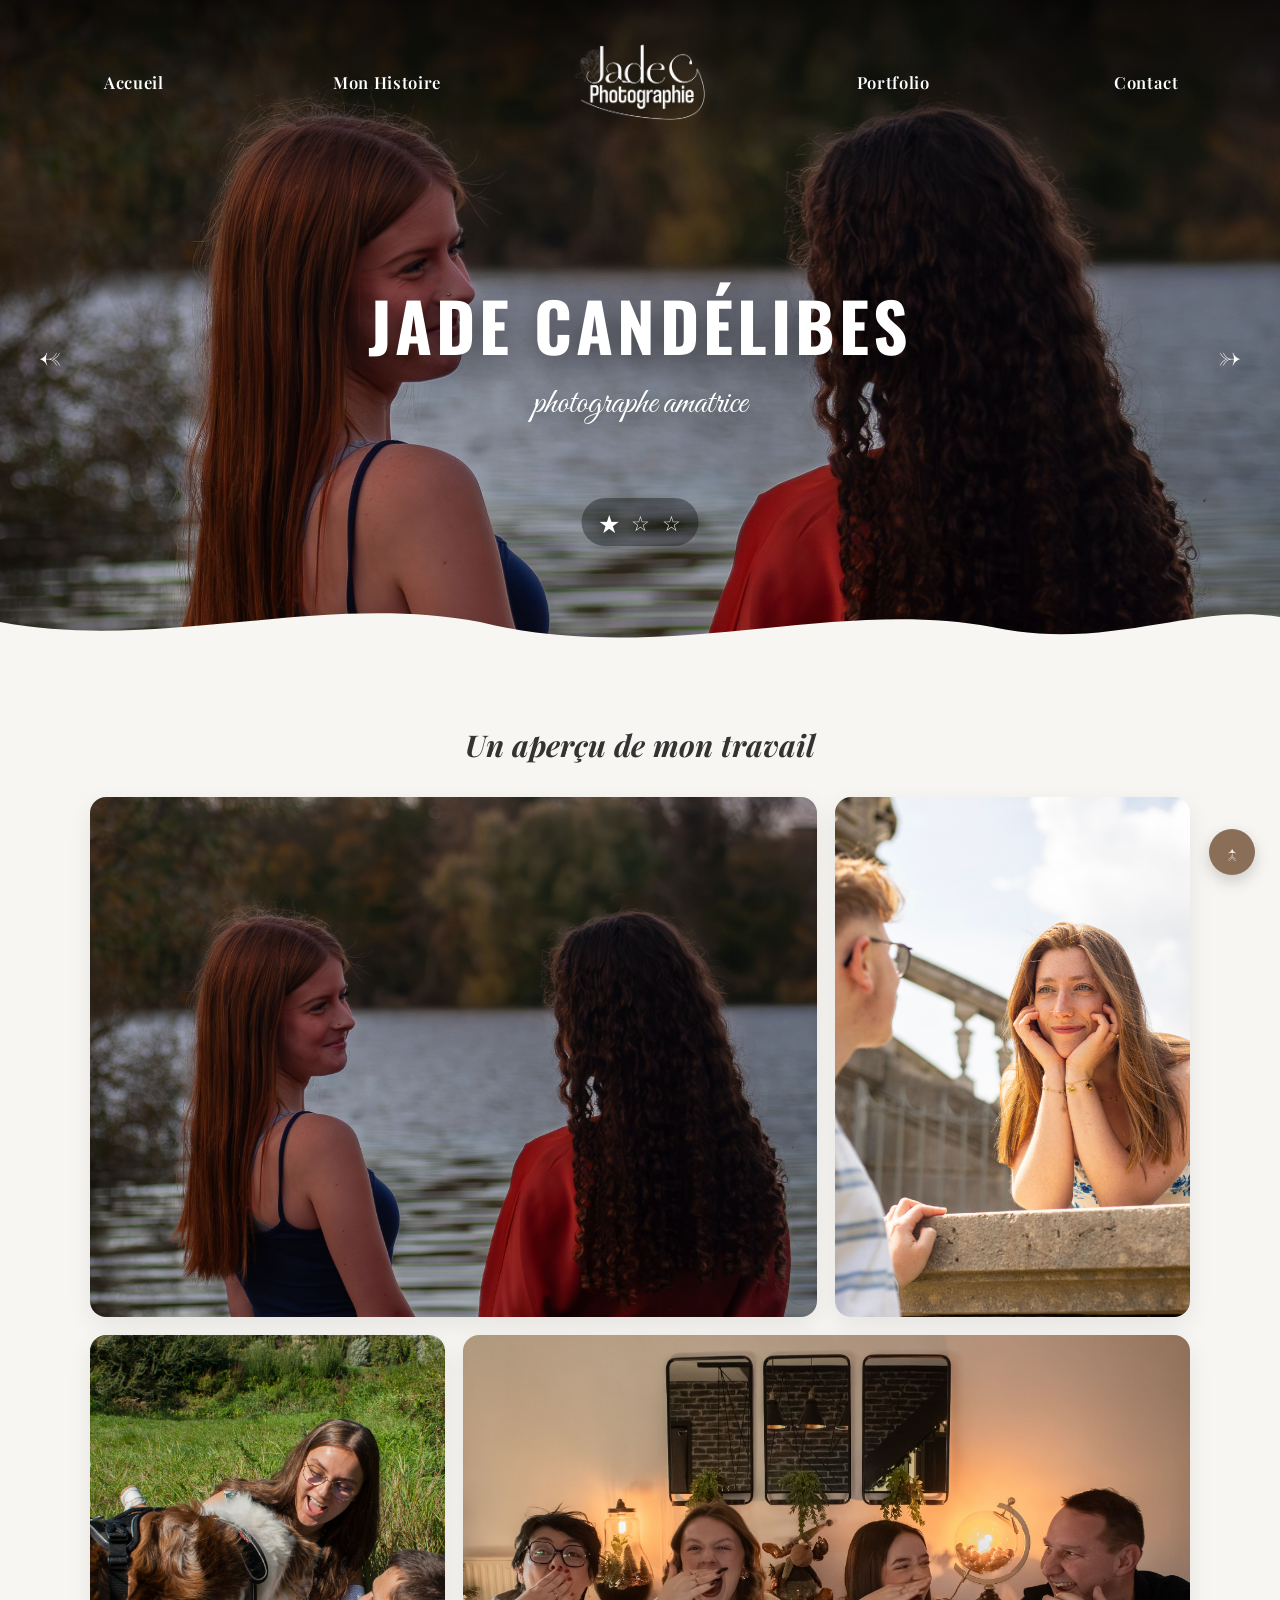
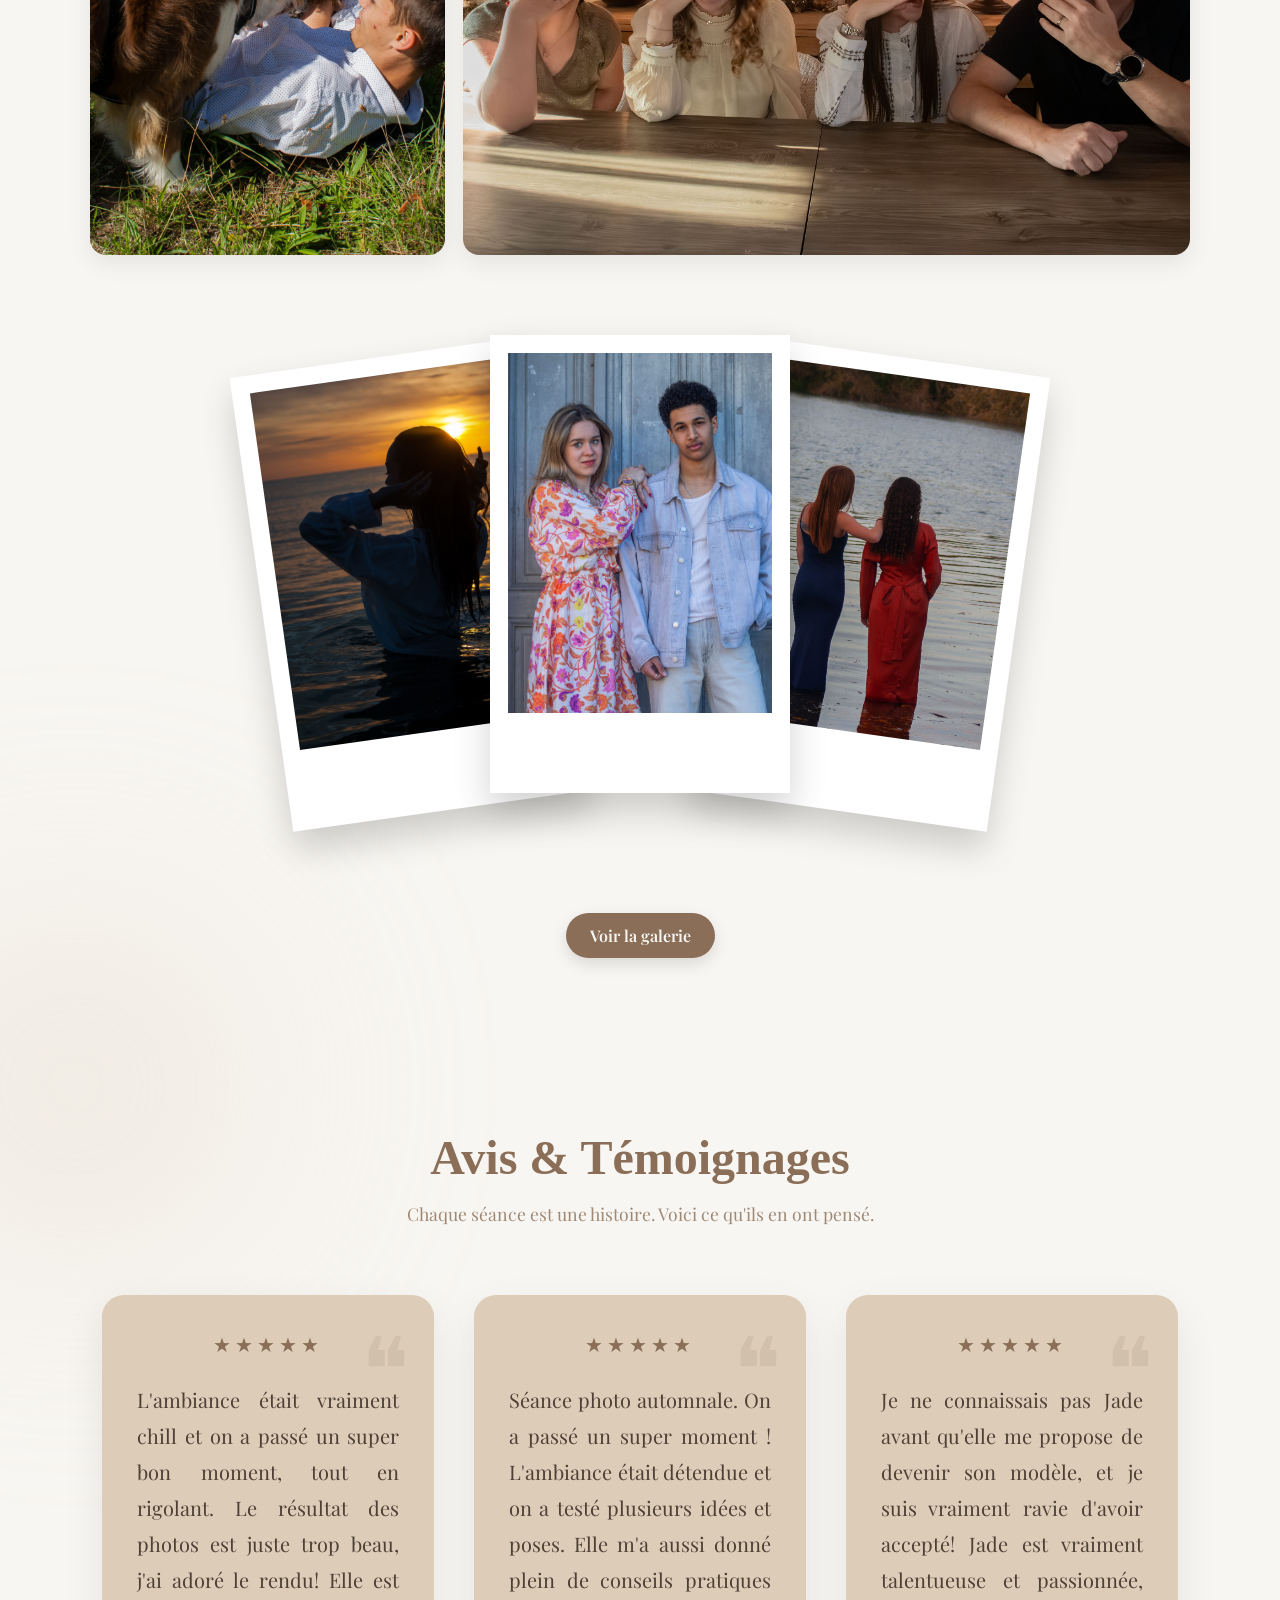
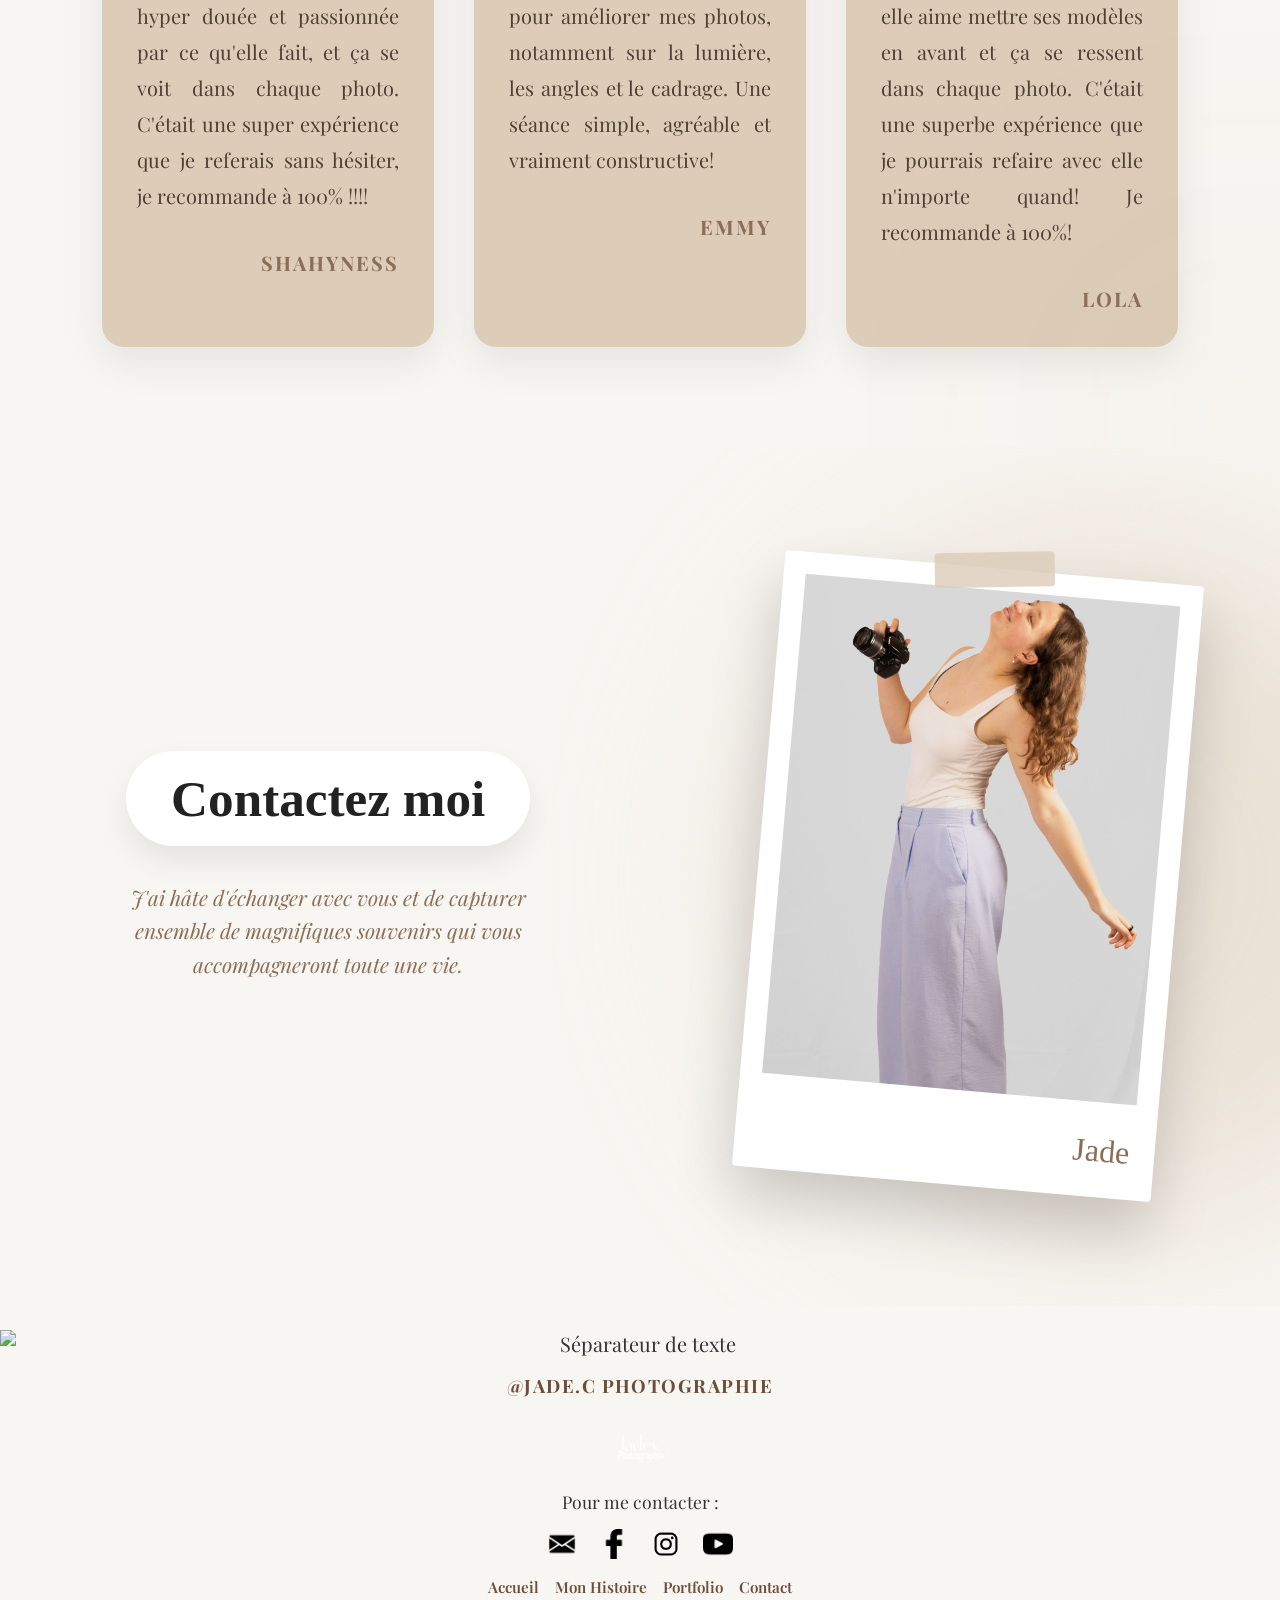
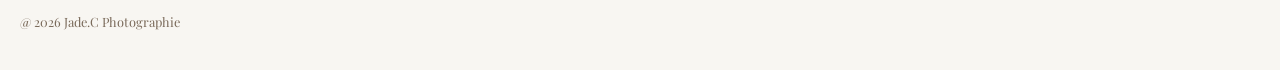
==== commit 12edd2cd: "Add files via upload" ====
--- a/index.html
+++ b/index.html
@@ -7,10 +7,12 @@
 	<title>Jade Photographie</title>
 	<link rel="icon" href="favicon.png">
 
-	 <link rel="preconnect" href="https://fonts.googleapis.com">
-	 <link rel="preconnect" href="https://fonts.gstatic.com" crossorigin>
-	 <link href="https://fonts.googleapis.com/css2?family=Playfair+Display:wght@400;500;600;700&display=swap" rel="stylesheet">
-	 <link href="style.css" rel="stylesheet" />
+     <link rel="preconnect" href="https://fonts.googleapis.com">
+     <link rel="preconnect" href="https://fonts.gstatic.com" crossorigin>
+     <link href="https://fonts.googleapis.com/css2?family=Oswald:wght@400;500;700&display=swap" rel="stylesheet">
+     <link href="https://fonts.googleapis.com/css2?family=Great+Vibes&display=swap" rel="stylesheet">
+     <link href="https://fonts.googleapis.com/css2?family=Playfair+Display:wght@400;500;600;700&display=swap" rel="stylesheet">
+     <link href="style.css" rel="stylesheet" />
 	 <style>
 	  body {
 	  background-color: #f8f6f2;
@@ -25,17 +27,16 @@
 
 
 <div id="carousel">
-    <a id="image-link" href="spoilers.html" target="_blank">
-        <img id="image" src="images/carrousel.jpg" alt="Image du carrousel" class="carousel-img"/>
-    </a>
+    <img id="image" src="images/carrousel.jpg" alt="Image du carrousel" class="carousel-img"/>
 
     <button class="carousel-control prev" onclick="previousImage()" aria-label="Actualité précédente">←</button>
     <button class="carousel-control next" onclick="nextImage()" aria-label="Actualité suivante">→</button>
 
     <div class="carousel-dots">
-    <span class="dot active">★</span>
-    <span class="dot">☆</span>
-</div>
+        <span class="dot active">★</span>
+        <span class="dot">☆</span>
+        <span class="dot">☆</span>
+    </div>
 
     <nav class="carousel-menu" aria-label="Menu principal">
         <a href="index.html">Accueil</a>
@@ -49,7 +50,7 @@
     <!-- Centered title over the carousel image -->
     <div class="carousel-title" aria-hidden="false">
         <h1>Jade Candélibes</h1>
-        <p class="carousel-subtitle">Photographe Amatrice</p>
+        <p class="carousel-subtitle">photographe amatrice</p>
     </div>
     <div class="carousel-cloud" aria-hidden="true">
         <svg viewBox="0 0 1200 140" preserveAspectRatio="none" xmlns="http://www.w3.org/2000/svg">
@@ -58,6 +59,13 @@
     </div>
 </div>
 
+<div id="gallery-modal" class="gallery-modal" aria-hidden="true">
+    <div class="gallery-modal-content" role="dialog" aria-modal="true" aria-label="Photo agrandie">
+        <button class="gallery-modal-close" aria-label="Fermer l'aperçu">×</button>
+        <img id="gallery-modal-image" src="" alt="">
+    </div>
+</div>
+
 
 <style>
 body {
@@ -70,8 +78,8 @@
 
 const images = [
 	"images/carrousel.jpg",
-    "images/carrousel_2.jpg ",
-    "images/carrousel_3.jpg ",
+    "images/carrousel_2.jpg",
+    "images/carrousel_3.jpg",
 ];
 
 const links = [
@@ -83,18 +91,24 @@
 
 function updateCarousel() {
     const image = document.getElementById("image");
-    const link = document.getElementById("image-link");
-
+
+    const newSrc = images[index];
     image.style.opacity = "0";
 
     setTimeout(() => {
-        image.onload = () => {
-            image.style.opacity = "1";
-        };
-
-        image.src = images[index];
-        link.href = links[index];
+        const show = () => { image.style.opacity = "1"; };
+
+        // If the image element already has the same src (or attribute), just show it
+        const currentAttr = image.getAttribute('src');
+        if (currentAttr && currentAttr.trim() === newSrc.trim() && image.complete) {
+            show();
+            return;
+        }
+
+        image.onload = show;
+        image.src = newSrc;
     }, 300);
+
     updateDots();
 }
 
@@ -192,7 +206,36 @@
 
 </section>
 
-<img class="separator-image" src="images/double_text_separator.png" alt="Séparateur de texte" />
+<section class="contact">
+
+    <div class="contact-content">
+
+        <a href="#contact" class="contact-btn">
+            Contactez moi
+        </a>
+
+        <p>
+            J'ai hâte d'échanger avec vous et de capturer
+            ensemble de magnifiques souvenirs qui vous
+            accompagneront toute une vie.
+        </p>
+
+    </div>
+
+    <div class="polaroid-contact">
+
+        <div class="tape"></div>
+
+        <img src="images/jade.jpg" alt="Jade">
+
+    </div>
+
+</section>
+
+
+<!-- FOOTER -->
+
+<img class="separator-image" src="images/double_text_separator (1).png" alt="Séparateur de texte" />
 <p class="footer-brand">@JADE.C PHOTOGRAPHIE</p>
 
 <footer class="site-footer">
@@ -200,7 +243,7 @@
     <p class="footer-title">Pour me contacter :</p>
 
     <div class="footer-socials">
-        <a class="socials" href="https://mail.google.com/mail/?view=cm&amp;to=quentwax76@gmail.com" target="_blank">
+        <a class="socials" href="https://mail.google.com/mail/?view=cm&amp;to=jaadeplbphoto@gmail.com" target="_blank">
             <img src="images/logo_gmail.png" alt="Envoyer un mail">
         </a>
 
@@ -229,5 +272,7 @@
 
 <button class="scroll-top" onclick="scrollToTop()" aria-label="Remonter en haut de la page">↑</button>
 
+<script src="script.js"></script>
+
 </body>
 </html>
--- a/style.css
+++ b/style.css
@@ -46,23 +46,23 @@
     position: absolute;
     top: 50%;
     transform: translateY(-50%);
-    width: 46px;
-    height: 46px;
-    border: 1px solid rgba(255, 255, 255, 0.8);
-    border-radius: 50%;
-    background: rgba(255, 255, 255, 0.12);
+    /* make controls simple arrows without circular background */
+    width: auto;
+    height: auto;
+    padding: 8px 14px;
+    border: none;
+    border-radius: 4px;
+    background: transparent;
     color: #fff;
-    font-size: 1.2rem;
+    font-size: 2.1rem;
     line-height: 1;
     cursor: pointer;
-    backdrop-filter: blur(4px);
-    transition: background 0.2s ease, transform 0.2s ease;
+    transition: transform 0.18s ease, color 0.18s ease;
     z-index: 3;
 }
 
 .carousel-control:hover {
-    background: rgba(255, 255, 255, 0.25);
-    transform: translateY(-50%) scale(1.04);
+    transform: translateY(-50%);
 }
 
 .carousel-control.prev {
@@ -152,6 +152,92 @@
     height: 100%;
 }
 
+.carousel-dots {
+    position: absolute;
+    bottom: 154px;
+    left: 50%;
+    transform: translateX(-50%);
+    display: inline-flex;
+    gap: 12px;
+    align-items: center;
+    padding: 10px 18px;
+    background: rgba(0, 0, 0, 0.35);
+    border-radius: 999px;
+    z-index: 7;
+}
+
+.carousel-dots span {
+    font-size: 1.3rem;
+    color: rgba(255, 255, 255, 0.9);
+    cursor: pointer;
+    transition: transform 0.2s ease, color 0.2s ease;
+}
+
+.carousel-dots span:hover {
+    transform: scale(1.1);
+}
+
+.carousel-dots span.active {
+    color: #ffffff;
+}
+
+.gallery-item img {
+    cursor: pointer;
+}
+
+.gallery-modal {
+    position: fixed;
+    inset: 0;
+    display: none;
+    align-items: center;
+    justify-content: center;
+    background: rgba(0, 0, 0, 0.75);
+    z-index: 9999;
+    padding: 20px;
+}
+
+.gallery-modal.open {
+    display: flex;
+}
+
+.gallery-modal-content {
+    position: relative;
+    max-width: 95vw;
+    max-height: 95vh;
+    background: #111;
+    border-radius: 24px;
+    overflow: hidden;
+    box-shadow: 0 30px 80px rgba(0, 0, 0, 0.45);
+}
+
+.gallery-modal-content img {
+    width: 100%;
+    height: auto;
+    max-height: 90vh;
+    display: block;
+    object-fit: contain;
+}
+
+.gallery-modal-close {
+    position: absolute;
+    top: 12px;
+    right: 12px;
+    width: 44px;
+    height: 44px;
+    border: none;
+    border-radius: 50%;
+    background: rgba(255, 255, 255, 0.95);
+    color: #111;
+    font-size: 1.55rem;
+    line-height: 1;
+    cursor: pointer;
+    box-shadow: 0 10px 24px rgba(0, 0, 0, 0.2);
+}
+
+body.modal-open {
+    overflow: hidden;
+}
+
 @media (max-width: 768px) {
     .carousel-cloud { height: 100px; }
 }
@@ -170,16 +256,20 @@
 .carousel-title h1 {
     margin: 0;
     color: #fff;
-    font-family: "Segoe UI", sans-serif;
-    font-size: clamp(1.8rem, 5vw, 3.2rem);
+    font-family: 'Oswald', sans-serif;
+    font-size: clamp(2rem, 6.5vw, 4.2rem);
     font-weight: 700;
-    text-shadow: 0 10px 30px rgba(0,0,0,0.6);
+    text-transform: uppercase;
+    letter-spacing: 0.06em;
+    text-shadow: 0 10px 30px rgba(0,0,0,0.55);
 }
 
 .carousel-subtitle {
     margin: 6px 0 0;
     color: #fff;
-    font-size: clamp(0.9rem, 1.6vw, 1.2rem);
+    font-family: 'Great Vibes', cursive;
+    font-size: clamp(1.3rem, 2.8vw, 2.4rem);
+    margin-top: 8px;
     text-shadow: 0 6px 18px rgba(0,0,0,0.45);
 }
 
@@ -367,16 +457,20 @@
   position: fixed;
   right: 20px;
   bottom: 20px;
-  width: 46px;
-  height: 46px;
-  border: none;
-  border-radius: 50%;
-  background-color: #8a6e57;
-  color: #fff;
-  font-size: 1.3rem;
-  cursor: pointer;
-  box-shadow: 0 6px 16px rgba(0, 0, 0, 0.18);
-  z-index: 1000;
+    width: 46px;
+    height: 46px;
+    border: none;
+    border-radius: 50%;
+    background-color: #8a6e57;
+    color: #fff;
+    font-size: 1.3rem;
+    cursor: pointer;
+    box-shadow: 0 6px 16px rgba(0, 0, 0, 0.18);
+    z-index: 1000;
+    display: flex;
+    align-items: center;
+    justify-content: center;
+    padding: 0;
 }
 
 .scroll-top:hover {
@@ -458,10 +552,7 @@
     transition: 0.2s;
 }
 
-button:hover {
-    background: #ffe7b0;
-    transform: scale(1.05);
-}
+
 
 .reset-btn {
     background: #d9534f;
@@ -609,40 +700,35 @@
 
 .carousel-img{
     transition: opacity .6s ease;
-}
-
-.carousel-img.fade {
-    opacity: 0;
-}
-
-.carousel-dots{
-    position:absolute;
-    bottom:30px;
-    left:50%;
-    transform:translateX(-50%);
-
-    display:flex;
-    gap:12px;
-
-    z-index:5;
+    box-shadow: 0 10px 24px rgba(0, 0, 0, 0.2);
+    display: flex;
+    align-items: center;
+    justify-content: center;
+    opacity: 1;
 }
 
 .dot{
     font-size:26px;
-    color:white;
+    color:#f8f6f2;
+    text-shadow: 0 0 8px rgba(0,0,0,0.45);
     cursor:pointer;
-    transition:.3s;
+    transition: transform 0.3s ease, color 0.3s ease;
+}
+
+.dot.active{
+    transform: scale(1.2);
+    color: #ffffff;
 }
 
 .dot:hover{
-    transform:scale(1.2);
+    transform: none;
 }
 
 .reviews{
 
     background:#f8f6f2;
 
-    padding:120px 8%;
+    padding:100px 8%;
 
     position:relative;
 
@@ -885,4 +971,246 @@
 
     z-index:10;
 
+}
+
+/* =======================
+      SECTION CONTACT
+======================= */
+
+.contact{
+
+    position:relative;
+
+    display:flex;
+    justify-content:space-between;
+    align-items:center;
+
+    padding:120px 8%;
+
+    background:#f8f6f2;
+
+    overflow:hidden;
+
+}
+
+/* Halo */
+
+.contact::before{
+
+    content:"";
+
+    position:absolute;
+
+    width:700px;
+    height:700px;
+
+    border-radius:50%;
+
+    background:#dcccb8;
+
+    right:-180px;
+    top:50%;
+
+    transform:translateY(-50%);
+
+    filter:blur(100px);
+
+    opacity:.5;
+
+}
+
+
+/* =======================
+         TEXTE
+======================= */
+
+.contact-content{
+
+    width:42%;
+
+    position:relative;
+
+    z-index:5;
+
+}
+
+.contact-btn{
+
+    display:inline-block;
+
+    padding:18px 45px;
+
+    border-radius:999px;
+
+    background:white;
+
+    color:#222;
+
+    text-decoration:none;
+
+    font-size:clamp(2.8rem,4vw,4.4rem);
+
+    font-family:"Cormorant Garamond",serif;
+
+    font-weight:700;
+
+    box-shadow:0 15px 30px rgba(0,0,0,.08);
+
+    transition:.3s;
+
+}
+
+.contact-btn:hover{
+
+    transform:translateY(-5px);
+
+    background:#dcccb8;
+
+}
+
+.contact-content p{
+
+    margin-top:35px;
+
+    width:min(620px,100%);
+
+    color:#8a6e57;
+
+    font-size:clamp(1.3rem,1.6vw,2rem);
+
+    line-height:1.6;
+
+    font-style:italic;
+
+}
+
+
+/* =======================
+       POLAROID
+======================= */
+
+.polaroid-contact{
+
+    position:relative;
+
+    width:420px;
+
+    background:white;
+
+    padding:22px 22px 95px;
+
+    border-radius:4px;
+
+    transform:rotate(5deg);
+
+    box-shadow:
+        0 30px 60px rgba(0,0,0,.18);
+
+    z-index:3;
+
+    transition:.4s;
+
+}
+
+.polaroid-contact:hover{
+
+    transform:rotate(2deg) translateY(-8px);
+
+}
+
+.polaroid-contact img{
+
+    width:100%;
+
+    display:block;
+
+    aspect-ratio:3/4;
+
+    object-fit:cover;
+
+}
+
+
+/* Faux scotch */
+
+.tape{
+
+    position:absolute;
+
+    top:-16px;
+
+    left:50%;
+
+    transform:translateX(-50%) rotate(-6deg);
+
+    width:120px;
+
+    height:35px;
+
+    background:#dcccb8;
+
+    opacity:.8;
+
+    border-radius:4px;
+
+}
+
+
+/* Petite signature */
+
+.polaroid-contact::after{
+
+    content:"Jade";
+
+    position:absolute;
+
+    bottom:28px;
+
+    right:25px;
+
+    font-family:"Caveat",cursive;
+
+    font-size:2rem;
+
+    color:#8a6e57;
+
+}
+
+
+/* =======================
+      RESPONSIVE
+======================= */
+
+@media(max-width:1100px){
+
+.contact{
+
+    flex-direction:column;
+
+    text-align:center;
+
+    padding:80px 30px;
+
+}
+
+.contact-content{
+
+    width:100%;
+
+}
+
+.contact-content p{
+
+    margin:35px auto 60px;
+
+}
+
+.polaroid-contact{
+
+    width:min(430px,90vw);
+
+    transform:none;
+
+}
+
 }
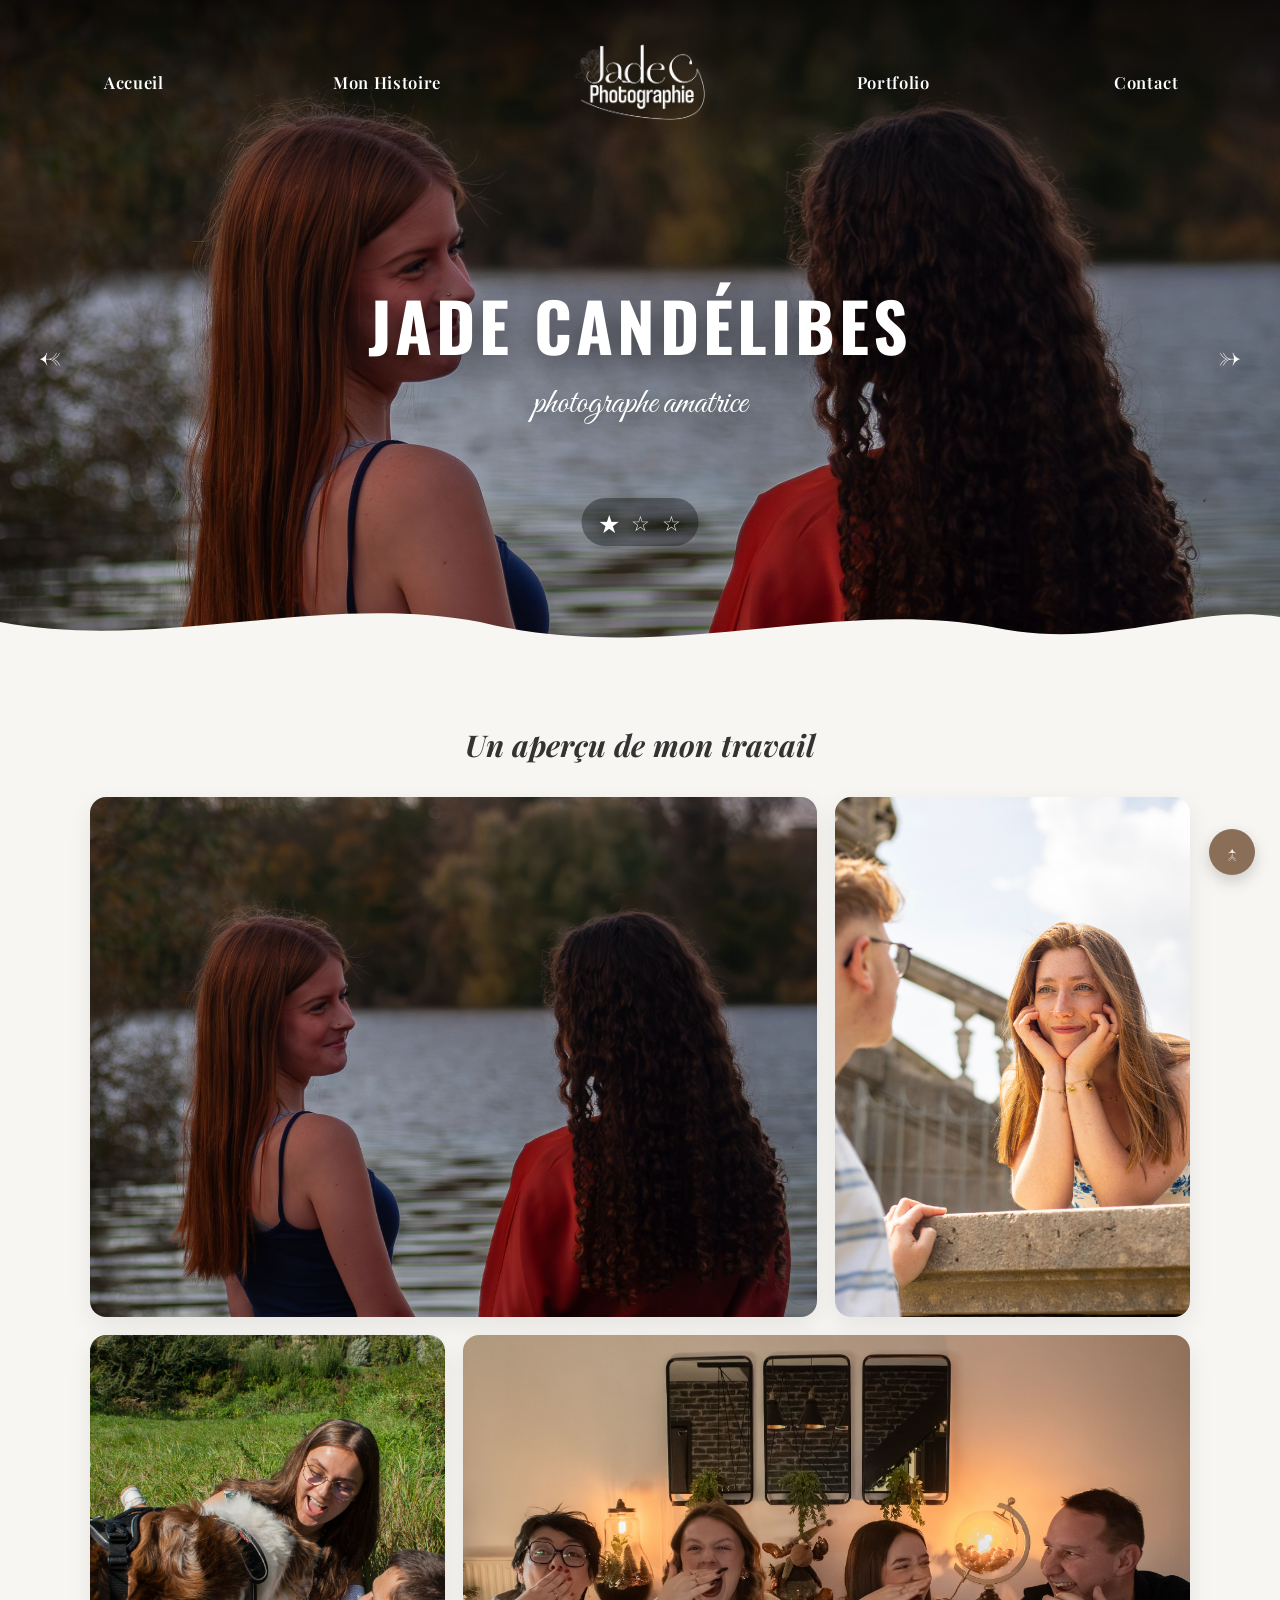
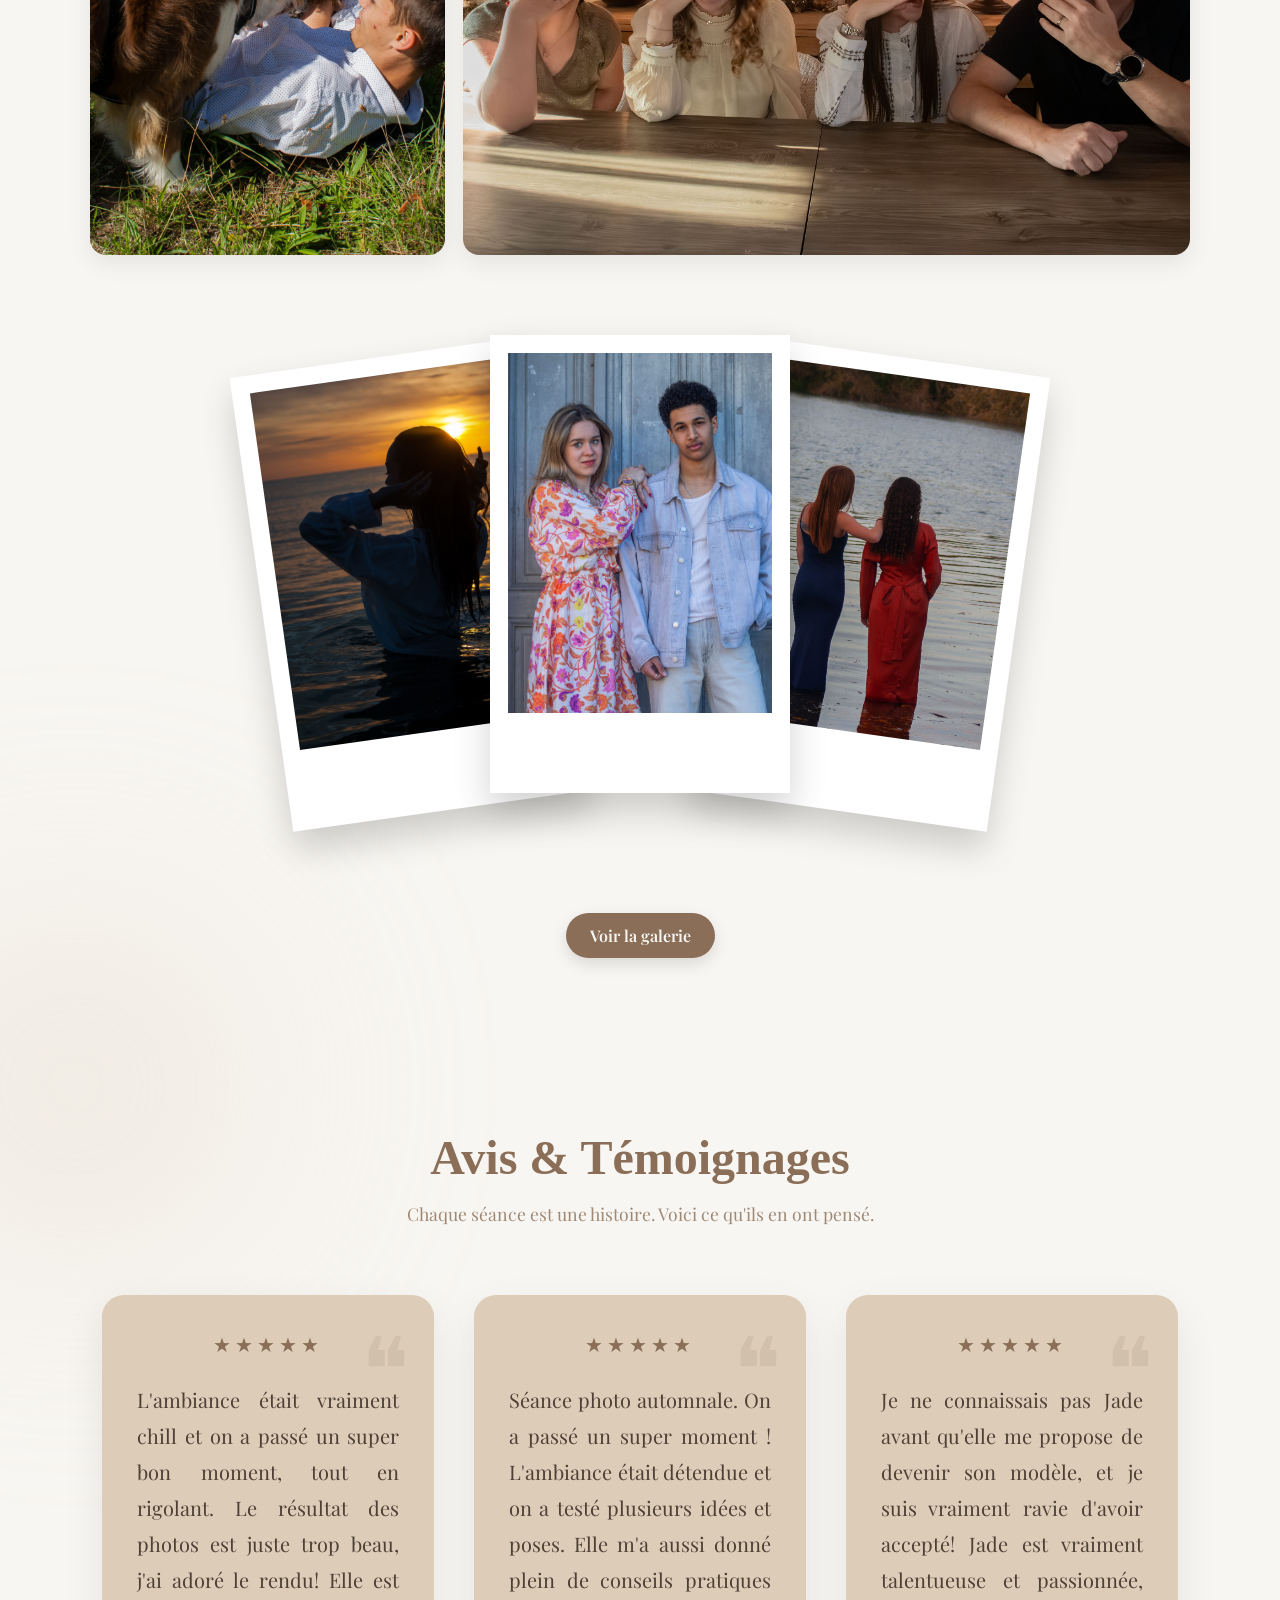
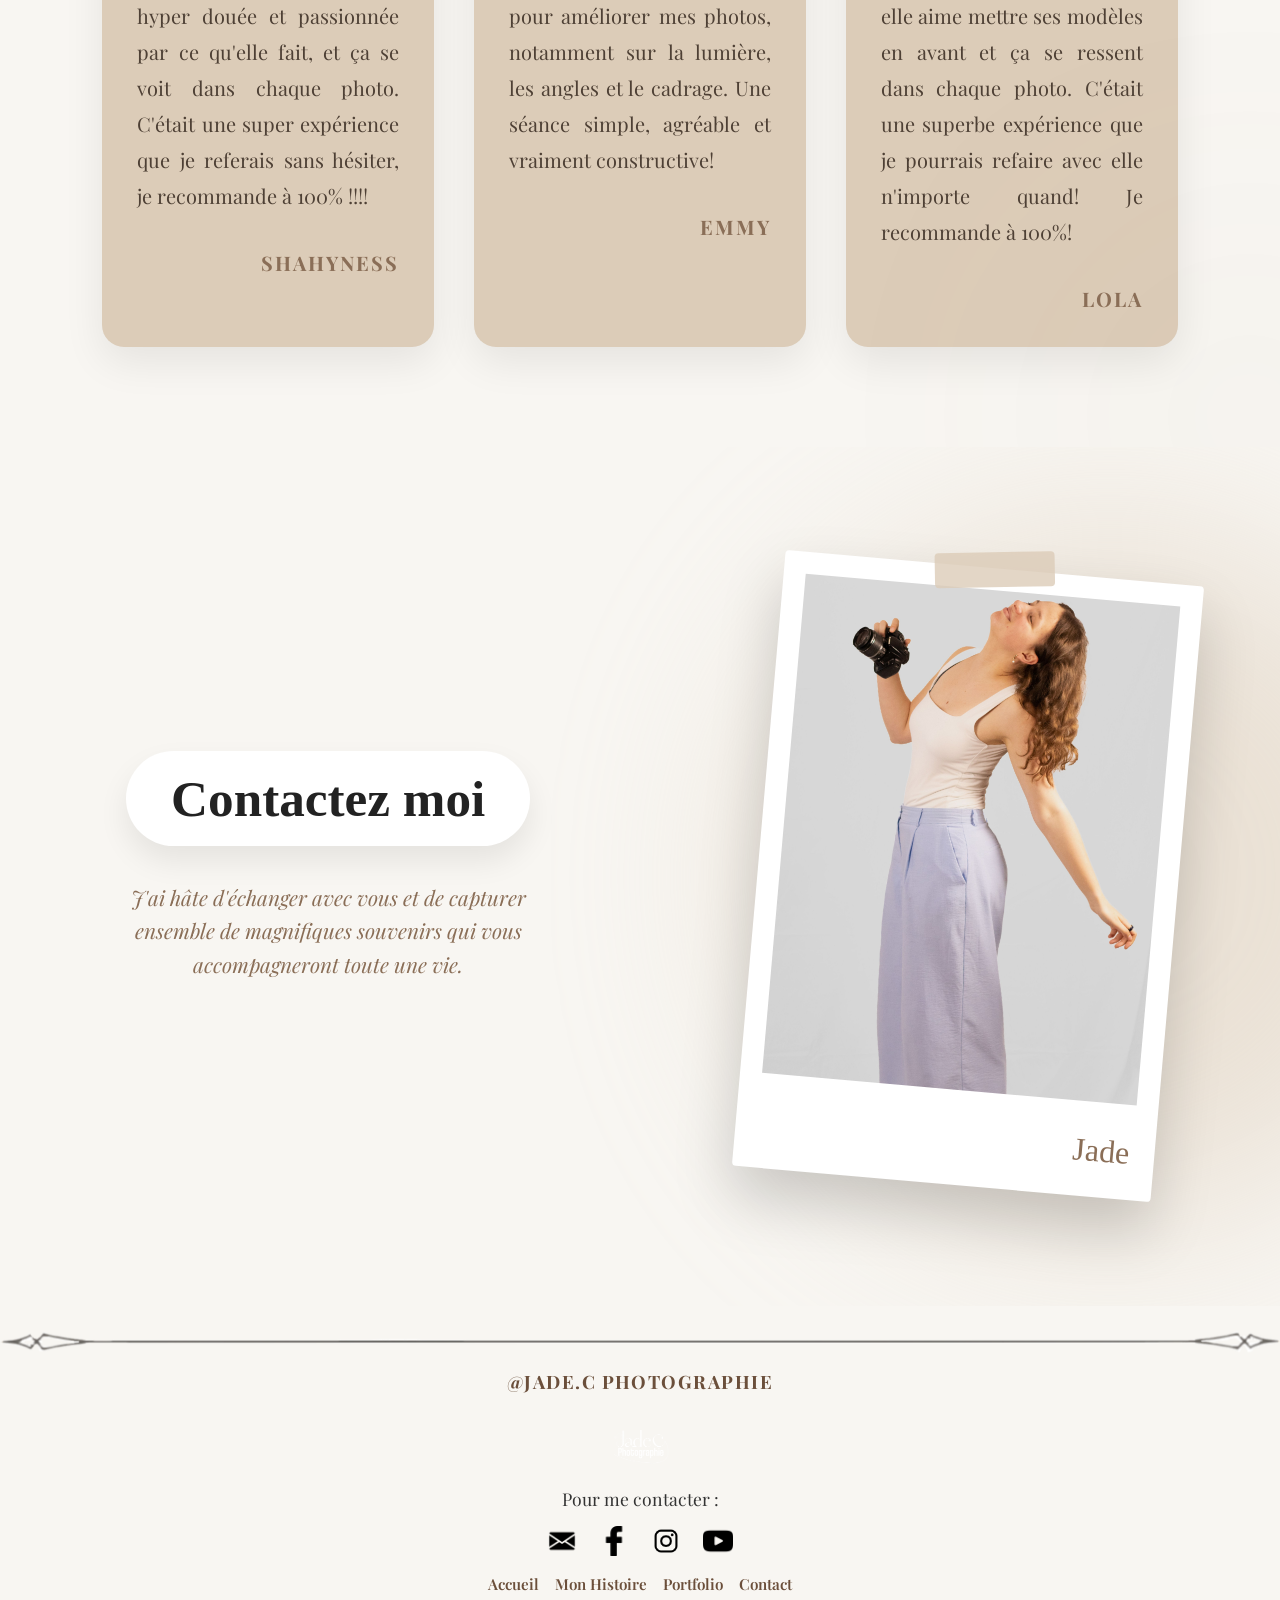
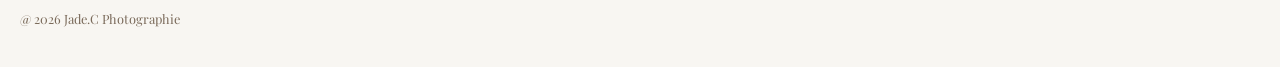
==== commit db23ad02: "V2" ====
--- a/index.html
+++ b/index.html
@@ -3,8 +3,11 @@
 <head>
     
 	<meta name="viewport" content="width=device-width, initial-scale=1.0"/>
-
-	<title>Jade Photographie</title>
+    <meta name="google-site-verification" content="olzc0AbgWFDAIYd4gsVFNTvirxmQXbTmC5MCEmnvUnk" />
+    
+	<title>Jade Photographie | Portfolio de photographie</title>
+    <meta name="description" content="Portfolio de Jade Photographie. Découvrez des portraits, paysages, animaux et autres créations photographiques.">
+
 	<link rel="icon" href="favicon.png">
 
      <link rel="preconnect" href="https://fonts.googleapis.com">
--- a/style.css
+++ b/style.css
@@ -397,6 +397,125 @@
   display: block;
   margin: 0 auto 12px;
 }
+
+.contact-hero {
+  height: min(70vh, 620px);
+}
+
+.contact-page-section {
+  display: grid;
+  grid-template-columns: 1.5fr 0.9fr;
+  gap: 24px;
+  width: min(1100px, 92vw);
+  margin: 40px auto 48px;
+  align-items: start;
+}
+
+.contact-card,
+.contact-info-card {
+  background: rgba(255, 255, 255, 0.78);
+  border: 1px solid rgba(138, 110, 87, 0.18);
+  border-radius: 24px;
+  padding: 28px;
+  box-shadow: 0 10px 30px rgba(0, 0, 0, 0.08);
+}
+
+.contact-card h2,
+.contact-info-card h3 {
+  margin-top: 0;
+  color: #6b4f3b;
+  font-family: 'Oswald', sans-serif;
+  letter-spacing: 0.03em;
+}
+
+.contact-form {
+  margin-top: 20px;
+}
+
+.form-grid {
+  display: grid;
+  grid-template-columns: repeat(2, minmax(0, 1fr));
+  gap: 16px;
+}
+
+.form-grid label {
+  display: flex;
+  flex-direction: column;
+  text-align: left;
+  font-weight: 600;
+  color: #4d3f34;
+}
+
+.form-grid label span {
+  margin-bottom: 8px;
+}
+
+.form-grid input,
+.form-grid textarea {
+  width: 100%;
+  border: 1px solid #d4c2a8;
+  border-radius: 12px;
+  padding: 12px 14px;
+  font: inherit;
+  color: #333;
+  background: #fffdf9;
+}
+
+.form-grid textarea {
+  resize: vertical;
+  min-height: 140px;
+}
+
+.full-width {
+  grid-column: 1 / -1;
+}
+
+.contact-form button {
+  margin: 18px 0 0;
+  border: none;
+  border-radius: 999px;
+  background: #8a6e57;
+  color: #f8f6f2;
+  font-weight: 600;
+  cursor: pointer;
+  transition: transform 0.2s ease, background-color 0.2s ease;
+}
+
+.contact-form button:hover {
+  transform: translateY(-2px);
+  background: #755a46;
+}
+
+.contact-info-card p {
+  line-height: 1.7;
+  color: #544637;
+}
+
+.scroll-top {
+  position: fixed;
+  right: 20px;
+  bottom: 20px;
+  width: 48px;
+  height: 48px;
+  border: none;
+  border-radius: 50%;
+  background: #8a6e57;
+  color: #fff;
+  font-size: 1.3rem;
+  cursor: pointer;
+  box-shadow: 0 8px 18px rgba(0, 0, 0, 0.18);
+}
+
+@media (max-width: 768px) {
+  .contact-page-section {
+    grid-template-columns: 1fr;
+  }
+
+  .form-grid {
+    grid-template-columns: 1fr;
+  }
+}
+
 
 .footer-title {
   font-size: 1.1rem;
@@ -1213,4 +1332,95 @@
 
 }
 
-}+}
+
+.mail-animation {
+    position: fixed;
+    inset: 0;
+    background: rgba(248,246,242,0.95);
+    display: none;
+    justify-content: center;
+    align-items: center;
+    flex-direction: column;
+    z-index: 9999;
+}
+
+.mail-animation p {
+    margin-top: 30px;
+    font-family: "Playfair Display", serif;
+    font-size: 1.5rem;
+    color: #333;
+}
+
+
+/* Enveloppe */
+
+.envelope {
+    width: 120px;
+    height: 80px;
+    background: white;
+    position: relative;
+    border: 2px solid #333;
+    border-radius: 8px;
+    overflow: hidden;
+    animation: flyAway 2.5s ease forwards;
+}
+
+
+.flap {
+    position: absolute;
+    width: 100%;
+    height: 100%;
+    background: #eee;
+    clip-path: polygon(0 0, 100% 0, 50% 55%);
+    transform-origin: top;
+    animation: closeLetter 1s ease forwards;
+}
+
+
+.letter {
+    position: absolute;
+    width: 80%;
+    height: 60%;
+    background: white;
+    left: 10%;
+    top: 30%;
+    border: 1px solid #ddd;
+}
+
+
+/* Fermeture de l'enveloppe */
+
+@keyframes closeLetter {
+
+    from {
+        transform: rotateX(0deg);
+    }
+
+    to {
+        transform: rotateX(180deg);
+    }
+
+}
+
+
+/* Envol */
+
+@keyframes flyAway {
+
+    0% {
+        transform: translateY(0) scale(1);
+        opacity: 1;
+    }
+
+    60% {
+        transform: translateY(-30px) scale(1.05);
+    }
+
+    100% {
+        transform: translateY(-300px) scale(0.5);
+        opacity: 0;
+    }
+
+}
+
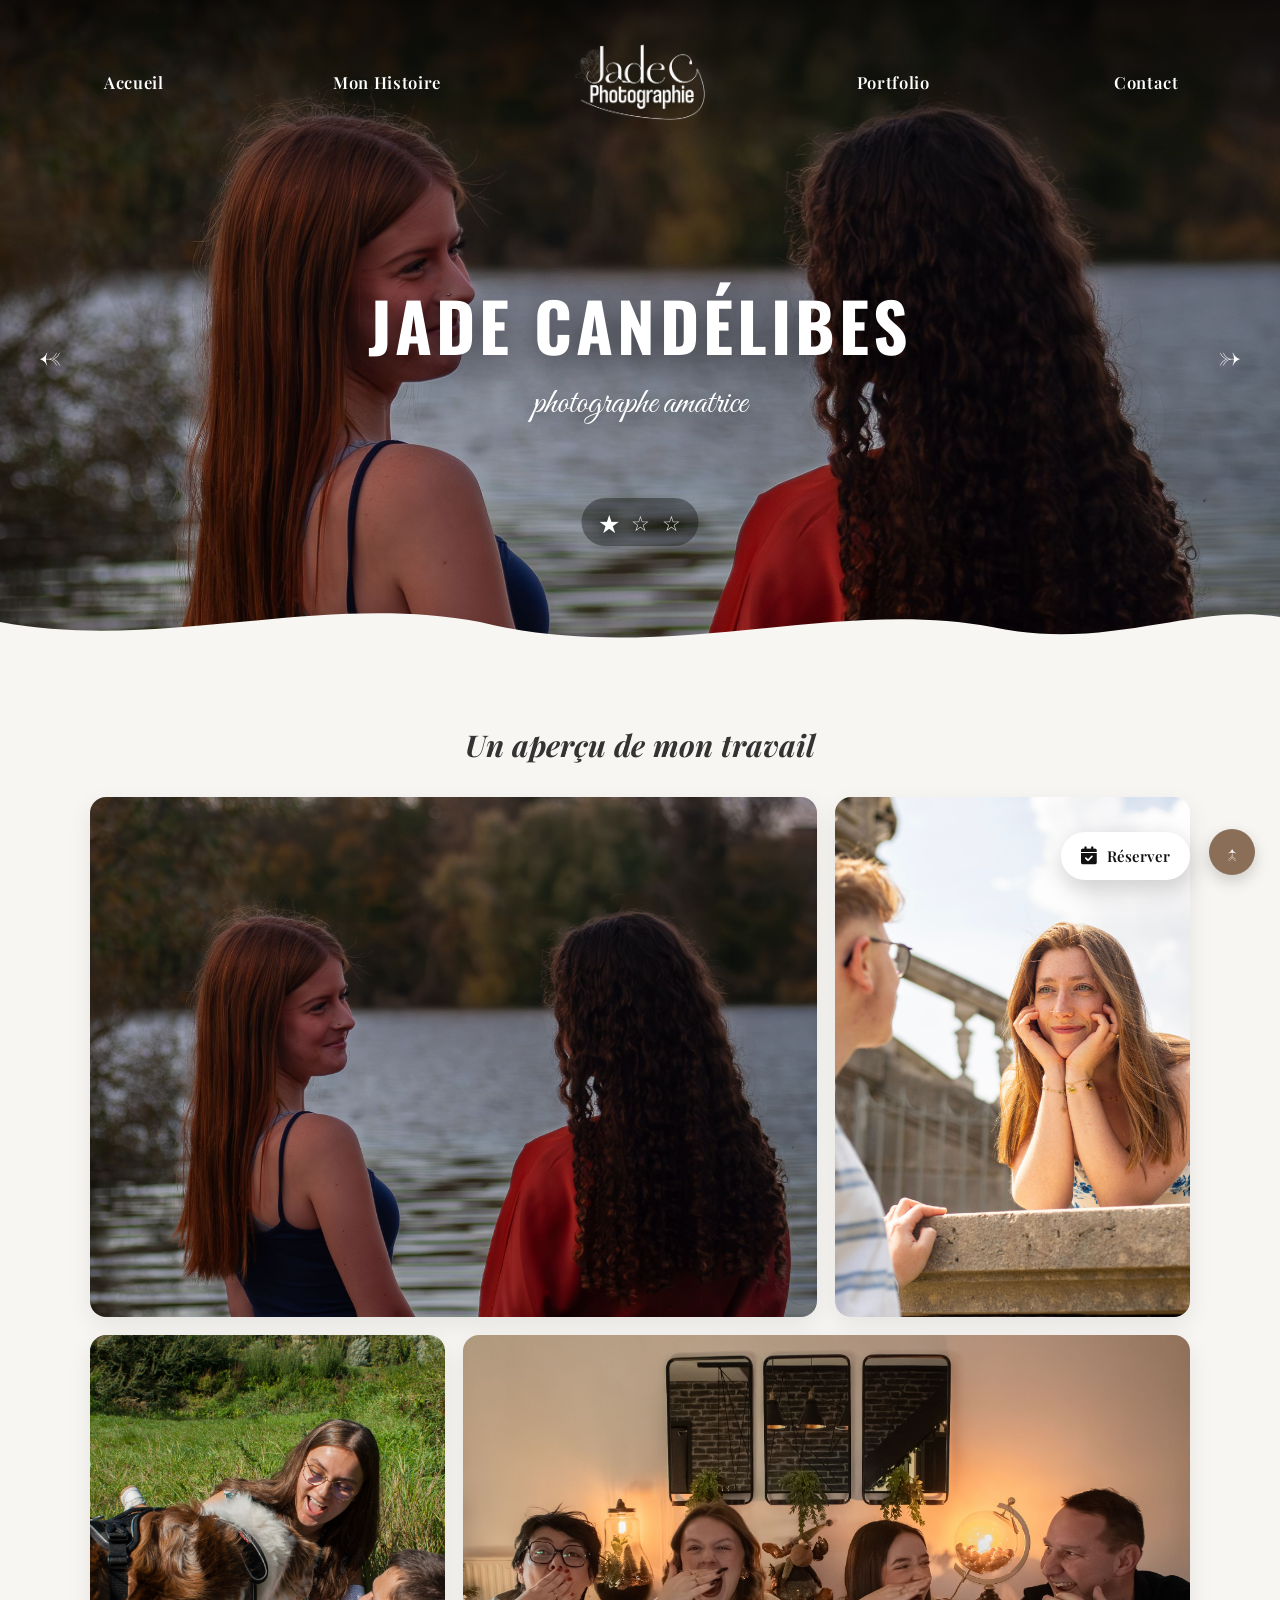
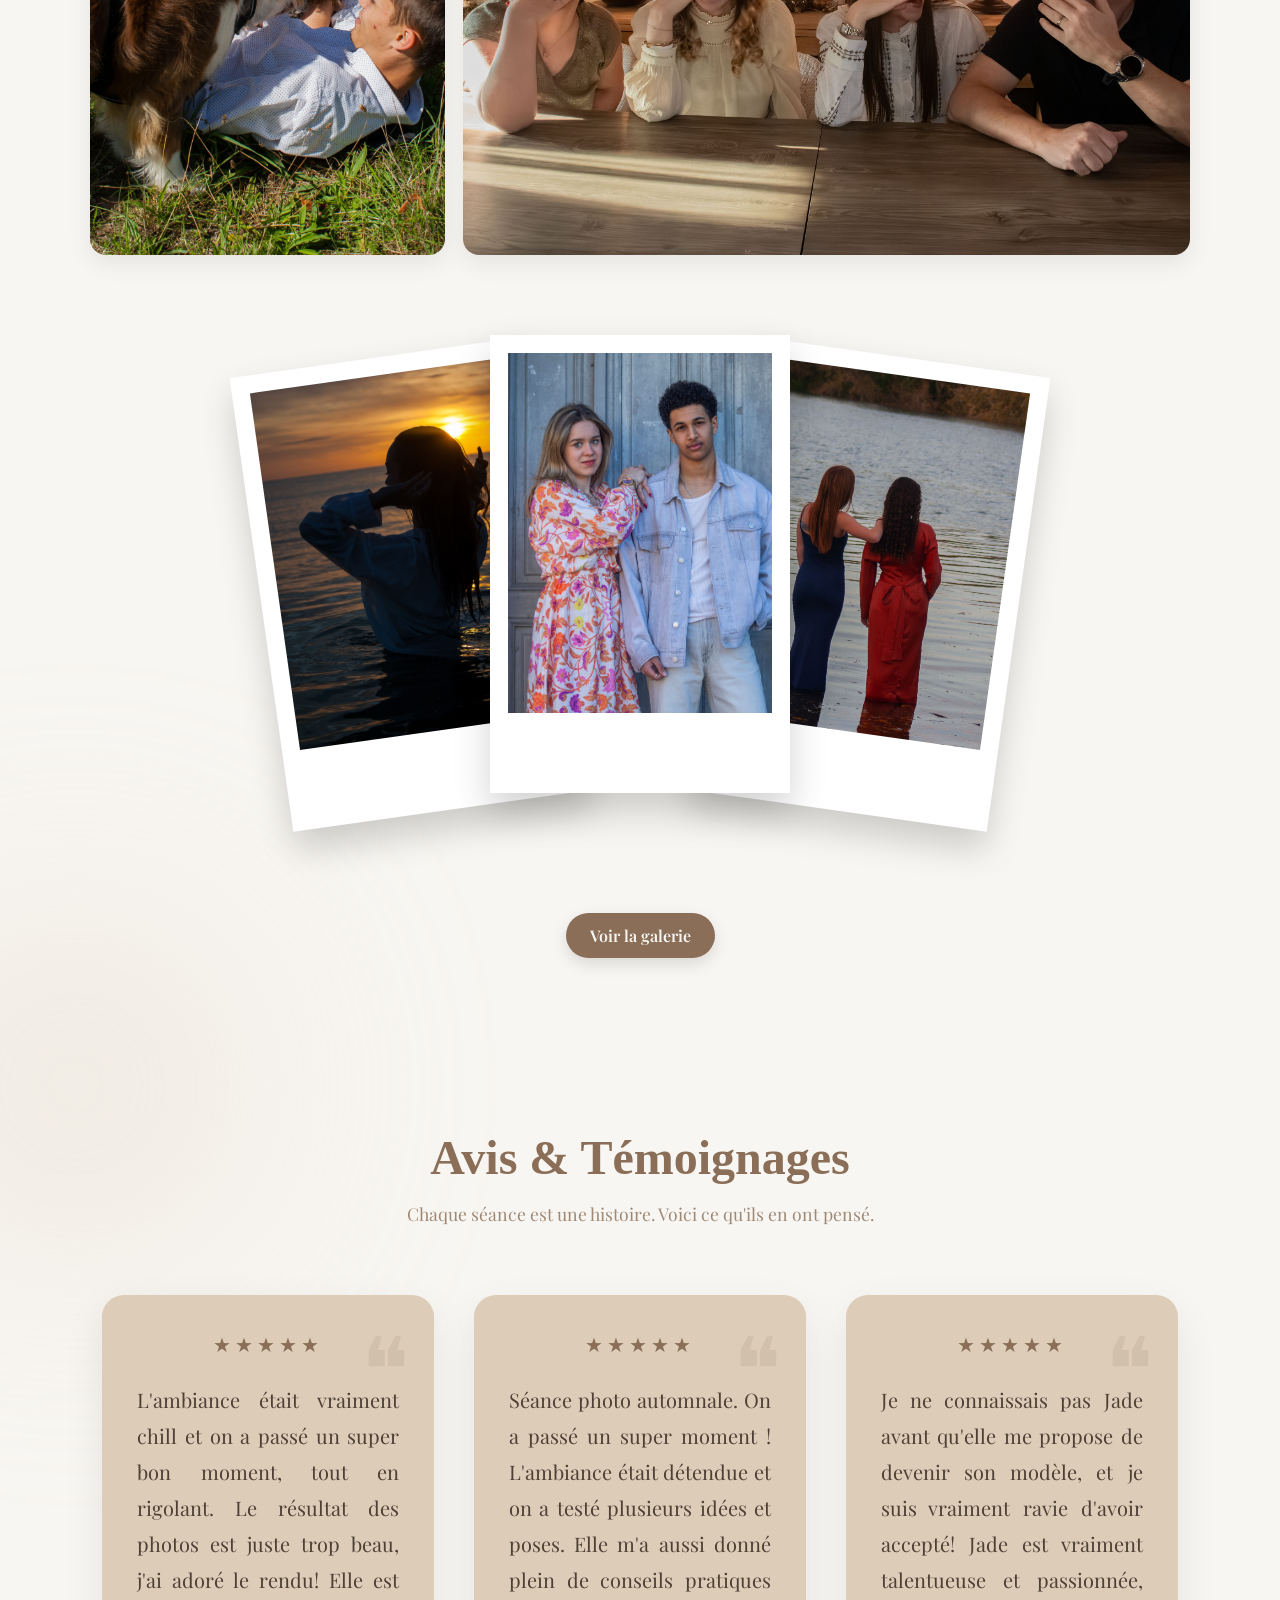
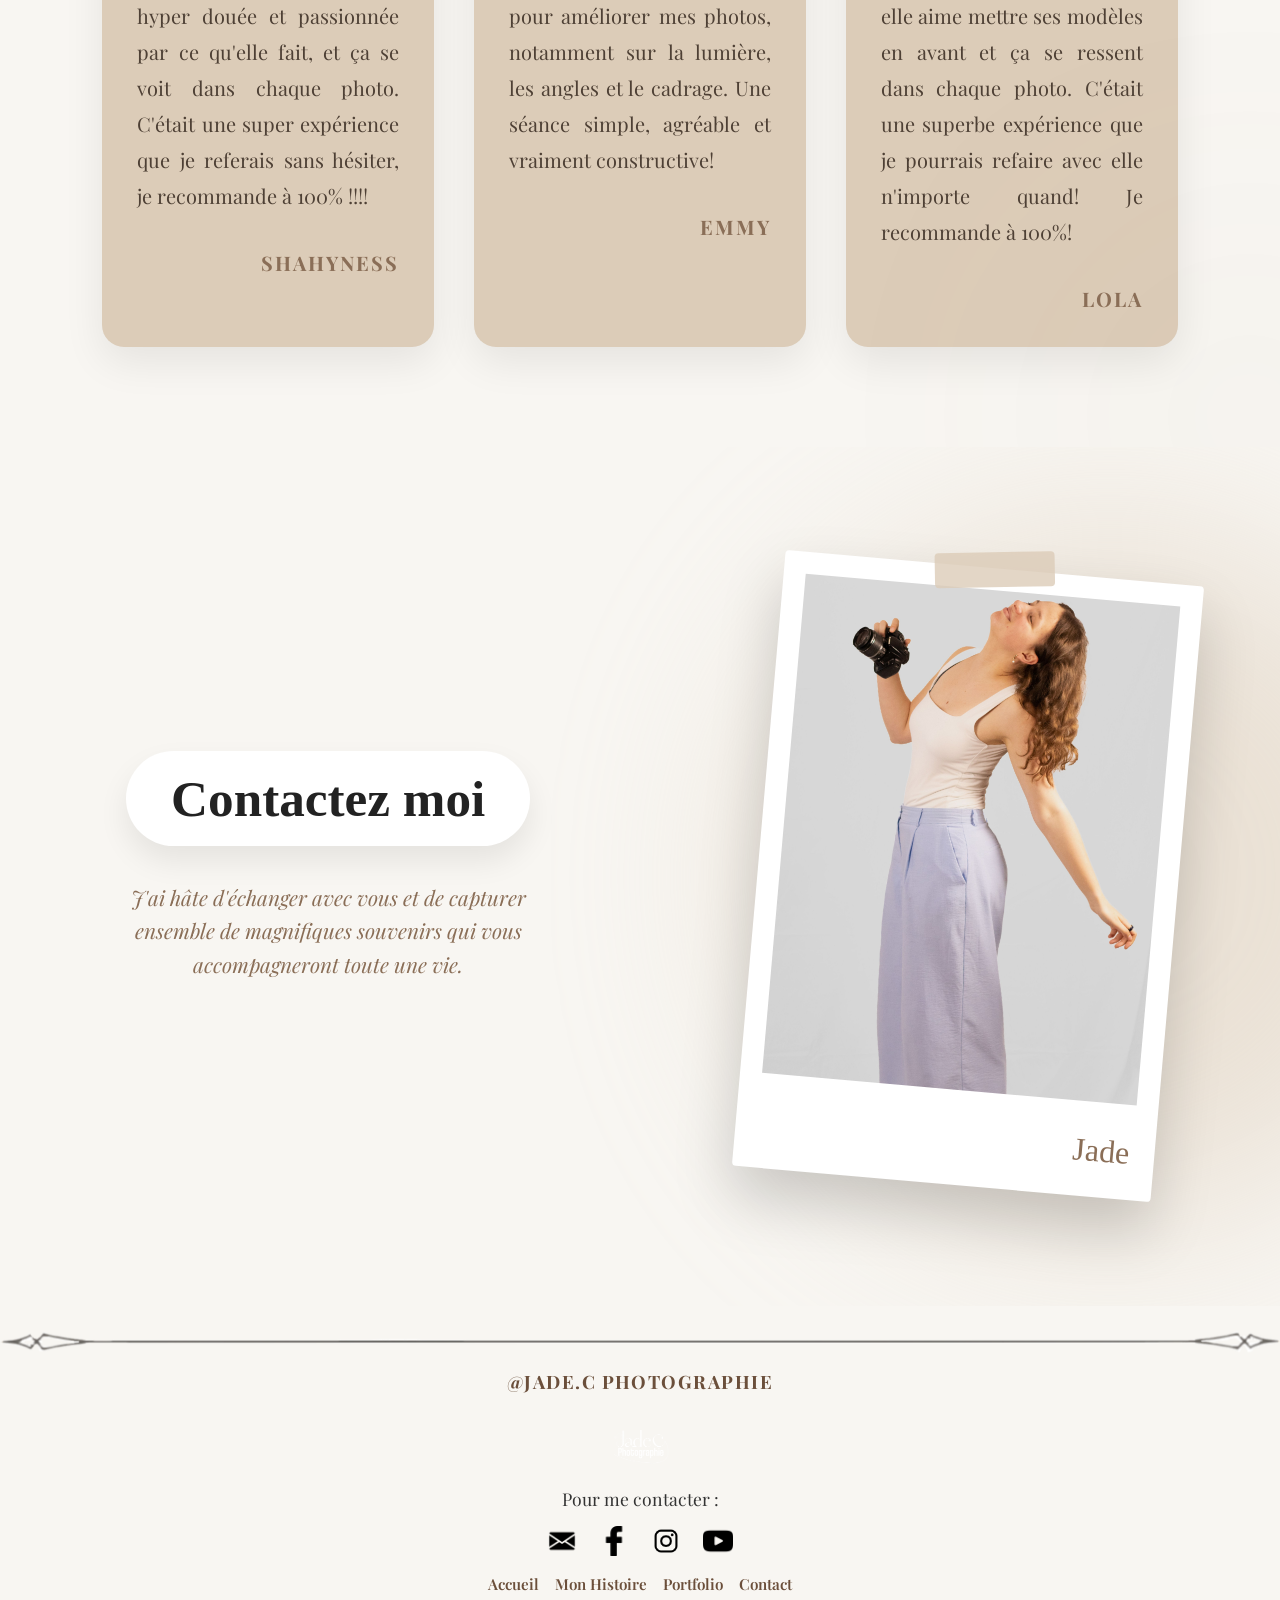
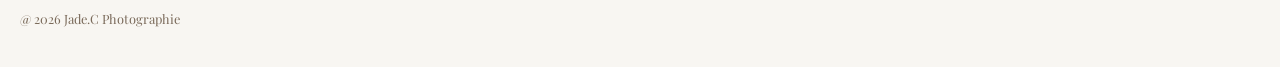
==== commit 9185c012: "V3" ====
--- a/index.html
+++ b/index.html
@@ -8,7 +8,12 @@
 	<title>Jade Photographie | Portfolio de photographie</title>
     <meta name="description" content="Portfolio de Jade Photographie. Découvrez des portraits, paysages, animaux et autres créations photographiques.">
 
-	<link rel="icon" href="favicon.png">
+    <meta property="og:site_name" content="Jade Photographie">
+<meta property="og:title" content="Jade Photographie | Portfolio de photographie">
+<meta property="og:description" content="Portfolio de Jade Photographie. Découvrez des portraits, paysages, animaux et autres créations photographiques.">
+<meta property="og:type" content="website">
+
+	<link rel="icon" href="images/favicon.png">
 
      <link rel="preconnect" href="https://fonts.googleapis.com">
      <link rel="preconnect" href="https://fonts.gstatic.com" crossorigin>
@@ -23,6 +28,17 @@
 	}
 	</style>
 
+<script type="application/ld+json">
+{
+  "@context": "https://schema.org",
+  "@type": "WebSite",
+  "name": "Jade Photographie",
+  "url": "https://quentwax.github.io/"
+}
+</script>
+
+<link rel="stylesheet"
+href="https://cdnjs.cloudflare.com/ajax/libs/font-awesome/6.7.2/css/all.min.css">
 
  </head>
 <body>
@@ -277,5 +293,16 @@
 
 <script src="script.js"></script>
 
+<a href="https://pholy.fr/reservation/jcphotographie276?utm_source=ig&utm_medium=social&utm_content=link_in_bio&fbclid=PAZXh0bgNhZW0CMTEAc3J0YwZhcHBfaWQPOTM2NjE5NzQzMzkyNDU5AAGn7gP3vV_mhta595Qe6hGwokBwGDLuOYlFeugllqA7YDcJVbPiWzk09FJ5tpw_aem_bLZaO95oNTSzq5IfuwygUQ"
+   class="reservation-btn"
+   target="_blank"
+   rel="noopener noreferrer"
+   aria-label="Réserver un shooting">
+
+    <i class="fa-solid fa-calendar-check"></i>
+    <span>Réserver</span>
+
+</a>
+
 </body>
 </html>
--- a/style.css
+++ b/style.css
@@ -107,12 +107,88 @@
 @media (max-width: 768px) {
     #carousel {
         height: 60vh;
+        min-height: 420px;
+    }
+
+    .carousel-menu-toggle {
+        position: absolute;
+        top: 14px;
+        right: 14px;
+        display: flex !important;
+        flex-direction: column;
+        justify-content: center;
+        gap: 4px;
+        width: 46px;
+        height: 46px;
+        border: none;
+        border-radius: 12px;
+        background: rgba(255, 255, 255, 0.95);
+        box-shadow: 0 8px 20px rgba(0, 0, 0, 0.16);
+        z-index: 12;
+        cursor: pointer;
+        padding: 0;
+    }
+
+    .carousel-menu-toggle span {
+        display: block;
+        width: 22px;
+        height: 2px;
+        margin: 0 auto;
+        background: #4f3a2b;
+        border-radius: 999px;
     }
 
     .carousel-menu {
-        flex-wrap: wrap;
-        gap: 8px 14px;
-        padding: 12px 14px;
+        position: absolute;
+        top: 70px;
+        left: 12px;
+        right: 12px;
+        display: none;
+        flex-direction: column;
+        gap: 10px;
+        padding: 12px;
+        border-radius: 18px;
+        background: rgba(255, 255, 255, 0.9);
+        backdrop-filter: blur(10px);
+        box-shadow: 0 18px 40px rgba(0, 0, 0, 0.16);
+    }
+
+    .carousel-menu.is-open {
+        display: flex;
+    }
+
+    .carousel-menu a {
+        color: #4f3a2b;
+        font-size: 1rem;
+        padding: 10px 12px;
+        border-radius: 12px;
+        background: rgba(255, 255, 255, 0.78);
+        text-align: left;
+    }
+
+    .carousel-menu a:hover {
+        background: rgba(255, 255, 255, 0.98);
+        color: #111;
+    }
+
+    .carousel-logo {
+        display: flex;
+        justify-content: center;
+        margin-bottom: 4px;
+    }
+
+    .carousel-logo img {
+        width: 70px;
+    }
+
+    .carousel-title {
+        width: min(90vw, 500px);
+        padding: 0 12px;
+    }
+
+    .carousel-title h1 {
+        font-size: clamp(1.8rem, 8vw, 2.45rem);
+        line-height: 1.08;
     }
 }
 
@@ -238,8 +314,170 @@
     overflow: hidden;
 }
 
+.portraits-page {
+    max-width: 1200px;
+    margin: 40px auto 56px;
+    padding: 0 20px;
+}
+
+.portraits-intro {
+    max-width: 760px;
+    margin: 0 auto 28px;
+    text-align: center;
+}
+
+.eyebrow {
+    margin: 0 0 8px;
+    font-size: 0.9rem;
+    font-weight: 700;
+    letter-spacing: 0.24em;
+    text-transform: uppercase;
+    color: #8a6e57;
+}
+
+.portraits-intro h2 {
+    margin: 0 0 10px;
+    font-family: 'Avenir Light', sans-serif;
+    font-size: clamp(2rem, 3vw, 2.5rem);
+    color: #4f3a2b;
+}
+
+.portraits-intro p {
+    margin: 0;
+    font-size: 1rem;
+    line-height: 1.7;
+    color: #6b4f3b;
+}
+
+.portraits-grid,
+.category-grid {
+    display: grid;
+    grid-template-columns: repeat(4, minmax(0, 1fr));
+    grid-auto-rows: 280px;
+    grid-auto-flow: dense;
+    gap: 18px;
+    align-items: stretch;
+}
+
+.portrait-card,
+.category-card {
+    position: relative;
+    overflow: hidden;
+    border-radius: 16px;
+    background: linear-gradient(135deg, #fff 0%, #f5ece3 100%);
+    box-shadow: 0 10px 28px rgba(0, 0, 0, 0.1);
+    display: flex;
+    align-items: center;
+    justify-content: center;
+    transition: transform 0.3s ease, box-shadow 0.3s ease, filter 0.3s ease;
+    will-change: transform;
+}
+
+.portraits-grid .portrait-card:nth-child(2n),
+.category-grid .category-card:nth-child(2n) {
+    grid-column: span 2;
+    grid-row: span 2;
+}
+
+.portraits-grid .portrait-card:nth-child(3n),
+.category-grid .category-card:nth-child(3n) {
+    grid-column: span 2;
+}
+
+.portraits-grid .portrait-card-large,
+.category-grid .category-card-large {
+    grid-column: span 2;
+    grid-row: span 2;
+}
+
+.portraits-grid .portrait-card-wide,
+.category-grid .category-card-wide {
+    grid-column: span 3;
+    grid-row: span 1;
+}
+
+.portrait-card img,
+.category-card img {
+    width: 100%;
+    height: 100%;
+    object-fit: cover;
+    object-position: center center;
+    display: block;
+    transition: transform 0.35s ease, filter 0.35s ease;
+}
+
+.portrait-card:hover,
+.category-card:hover {
+    transform: scale(1.03);
+    z-index: 3;
+    box-shadow: 0 16px 36px rgba(0, 0, 0, 0.15);
+}
+
+.portrait-card:hover img,
+.category-card:hover img {
+    transform: scale(1.04);
+    filter: saturate(1.08);
+}
+
+.category-page {
+    max-width: 1200px;
+    margin: 40px auto 56px;
+    padding: 0 20px;
+}
+
+.category-intro {
+    max-width: 760px;
+    margin: 0 auto 28px;
+    text-align: center;
+}
+
+.category-intro h2 {
+    margin: 0 0 10px;
+    font-family: 'Avenir Light', sans-serif;
+    font-size: clamp(2.2rem, 3.4vw, 2.8rem);
+    color: #4f3a2b;
+}
+
+.category-intro p {
+    margin: 0;
+    font-size: 1.05rem;
+    line-height: 1.7;
+    color: #6b4f3b;
+}
+
+.category-grid {
+    display: grid;
+    grid-template-columns: repeat(4, minmax(0, 1fr));
+    grid-auto-rows: 280px;
+    grid-auto-flow: dense;
+    gap: 18px;
+}
+
 @media (max-width: 768px) {
     .carousel-cloud { height: 100px; }
+
+    .portraits-grid,
+    .category-grid {
+        grid-template-columns: repeat(2, minmax(0, 1fr));
+        grid-auto-rows: 220px;
+        gap: 14px;
+    }
+
+    .portrait-card,
+    .category-card,
+    .portrait-card-large,
+    .portrait-card-wide,
+    .category-card-large,
+    .category-card-wide {
+        grid-column: span 1;
+        grid-row: span 1;
+    }
+
+    .portraits-page,
+    .category-page {
+        margin: 24px auto 40px;
+        padding: 0 14px;
+    }
 }
 
 /* Title centered over carousel */
@@ -280,6 +518,17 @@
     box-shadow: 0 8px 24px rgba(0, 0, 0, 0.08);
     background: #fff;
     min-height: 520px;
+    transition: transform 0.3s ease, box-shadow 0.3s ease;
+}
+
+.gallery-item {
+    transform: none;
+    transition: box-shadow 0.3s ease;
+}
+
+.gallery-item:hover {
+    transform: none;
+    box-shadow: 0 14px 32px rgba(0, 0, 0, 0.16);
 }
 
 .gallery-item img {
@@ -1424,3 +1673,349 @@
 
 }
 
+.reservation-btn {
+    position: fixed;
+    bottom: 20px;
+    right: 90px;
+
+    display: flex;
+    align-items: center;
+    gap: 10px;
+
+    padding: 14px 20px;
+
+    background: #ffffff;
+    color: #111;
+    text-decoration: none;
+
+    border-radius: 50px;
+    box-shadow: 0 8px 25px rgba(0,0,0,.18);
+
+    font-family: inherit;
+    font-size: 15px;
+    font-weight: 600;
+
+    z-index: 9999;
+
+    transition: all .25s ease;
+}
+
+.reservation-btn:hover {
+    transform: translateY(-3px) scale(1.03);
+    box-shadow: 0 12px 30px rgba(0,0,0,.25);
+}
+
+.reservation-btn i {
+    font-size: 18px;
+}
+
+@media (max-width: 768px) {
+    .reservation-btn {
+        bottom: 16px;
+        right: 76px;
+
+        padding: 13px 18px;
+        font-size: 14px;
+    }
+}
+
+@media (max-width: 768px) {
+    img {
+        max-width: 100%;
+        height: auto;
+    }
+
+    body {
+        font-size: 15px;
+    }
+
+    h1 {
+        font-size: clamp(1.6rem, 6vw, 2.4rem);
+        margin-top: 16px;
+    }
+
+    button {
+        margin: 6px;
+        padding: 10px 16px;
+        font-size: 0.95rem;
+    }
+
+    .menu-container {
+        flex-direction: column;
+        gap: 12px;
+        margin: 20px auto 24px;
+        padding: 0 14px;
+    }
+
+    .menu-bouton {
+        width: 100%;
+        font-size: 1rem;
+        padding: 13px 12px;
+    }
+
+    #carousel {
+        height: 72vh;
+        min-height: 420px;
+    }
+
+    .carousel-menu {
+        flex-wrap: wrap;
+        gap: 8px 10px;
+        padding: 10px 12px;
+    }
+
+    .carousel-logo img {
+        width: 56px;
+    }
+
+    .carousel-title {
+        width: min(92vw, 500px);
+        padding: 0 10px;
+    }
+
+    .carousel-title h1 {
+        font-size: clamp(1.6rem, 8vw, 2.4rem);
+        line-height: 1.1;
+    }
+
+    .carousel-subtitle {
+        font-size: clamp(1rem, 4vw, 1.4rem);
+    }
+
+    .carousel-dots {
+        bottom: 110px;
+        gap: 8px;
+        padding: 8px 12px;
+    }
+
+    .carousel-cloud {
+        height: 80px;
+    }
+
+    .gallery {
+        width: min(94vw, 1100px);
+        grid-template-columns: 1fr;
+        grid-auto-rows: minmax(260px, 48vw);
+        gap: 14px;
+    }
+
+    .gallery-item {
+        min-height: auto;
+    }
+
+    .gallery-item.landscape,
+    .gallery-item.portrait {
+        grid-column: span 1;
+    }
+
+    .gallery-modal-content {
+        max-width: 100vw;
+        max-height: 100vh;
+        border-radius: 0;
+    }
+
+    .gallery-modal-close {
+        width: 40px;
+        height: 40px;
+        top: 10px;
+        right: 10px;
+    }
+
+    .portraits-page,
+    .category-page {
+        margin: 20px auto 36px;
+        padding: 0 12px;
+    }
+
+    .portraits-grid,
+    .category-grid {
+        grid-template-columns: 1fr;
+        grid-auto-rows: minmax(220px, 56vw);
+        gap: 12px;
+    }
+
+    .portrait-card,
+    .category-card,
+    .portrait-card-large,
+    .portrait-card-wide,
+    .category-card-large,
+    .category-card-wide {
+        grid-column: span 1;
+        grid-row: span 1;
+    }
+
+    .portraits-intro h2,
+    .category-intro h2 {
+        font-size: clamp(1.6rem, 6vw, 2.1rem);
+    }
+
+    .portraits-intro p,
+    .category-intro p {
+        font-size: 0.95rem;
+        line-height: 1.65;
+    }
+
+    .gallery-button {
+        width: 100%;
+        max-width: 320px;
+        margin-bottom: 24px;
+    }
+
+    .contact-page-section {
+        width: min(94vw, 1100px);
+        margin: 24px auto 32px;
+        gap: 16px;
+    }
+
+    .contact-card,
+    .contact-info-card {
+        padding: 20px;
+        border-radius: 18px;
+    }
+
+    .form-grid {
+        gap: 12px;
+    }
+
+    .contact-form button {
+        width: 100%;
+        margin: 16px 0 0;
+    }
+
+    .footer-links {
+        gap: 12px;
+    }
+
+    .footer-copyright {
+        text-align: center;
+        font-size: 0.75rem;
+    }
+
+    .reviews {
+        padding: 70px 5% 90px;
+    }
+
+    .reviews h2 {
+        font-size: 2rem;
+    }
+
+    .subtitle {
+        font-size: 1rem;
+        margin-bottom: 36px;
+    }
+
+    .reviews-grid {
+        grid-template-columns: 1fr;
+        gap: 24px;
+    }
+
+    .review {
+        padding: 24px;
+    }
+
+    .review::before {
+        font-size: 62px;
+        top: 8px;
+        right: 16px;
+    }
+
+    .review p {
+        font-size: 0.95rem;
+        text-align: left;
+    }
+
+    .polaroids {
+        flex-direction: column;
+        gap: 20px;
+        margin: 48px auto;
+        padding: 0 12px;
+    }
+
+    .polaroid {
+        width: min(88vw, 320px);
+        margin: 0;
+        transform: none;
+        padding: 14px 14px 60px;
+    }
+
+    .p1,
+    .p2,
+    .p3 {
+        transform: none;
+        margin: 0;
+    }
+
+    .contact {
+        flex-direction: column;
+        padding: 70px 20px;
+    }
+
+    .contact-content {
+        width: 100%;
+    }
+
+    .contact-btn {
+        font-size: clamp(1.8rem, 8vw, 2.6rem);
+        padding: 14px 28px;
+    }
+
+    .contact-content p {
+        font-size: 1rem;
+        margin-top: 20px;
+    }
+
+    .polaroid-contact {
+        width: min(90vw, 320px);
+        padding: 18px 18px 72px;
+        transform: none;
+    }
+
+    .tape {
+        width: 92px;
+        height: 32px;
+    }
+
+    .reservation-btn {
+        bottom: 16px;
+        right: 16px;
+        left: 16px;
+        justify-content: center;
+        width: auto;
+    }
+
+    .scroll-top {
+        right: 14px;
+        bottom: 14px;
+        width: 44px;
+        height: 44px;
+    }
+
+    .container {
+        gap: 20px;
+        margin-top: 24px;
+    }
+
+    .circle {
+        width: 118px;
+        height: 118px;
+        font-size: 30px;
+    }
+
+    .box {
+        width: min(92%, 420px);
+        padding: 16px;
+    }
+
+    .box p {
+        font-size: 16px;
+        line-height: 1.6;
+    }
+
+    .video-container {
+        max-width: 100%;
+    }
+
+    .galerie img {
+        width: calc(50% - 8px);
+    }
+}
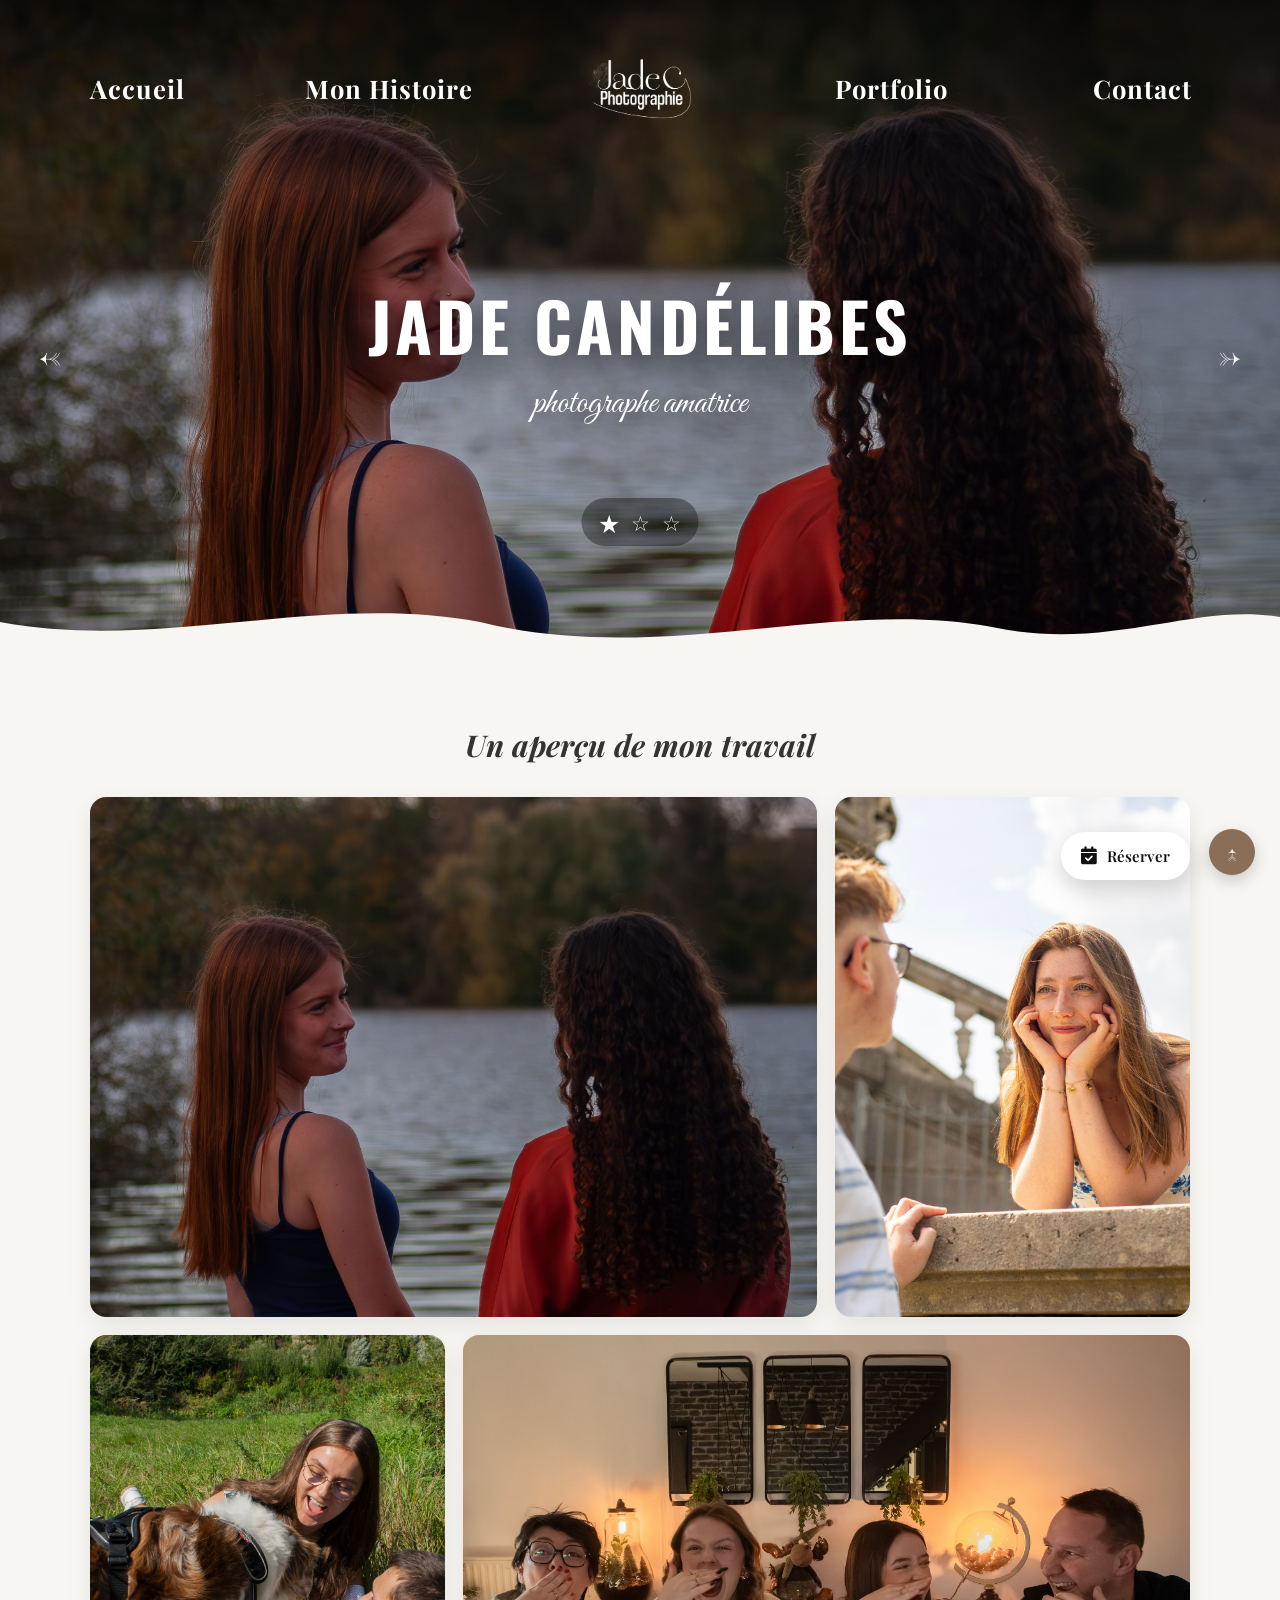
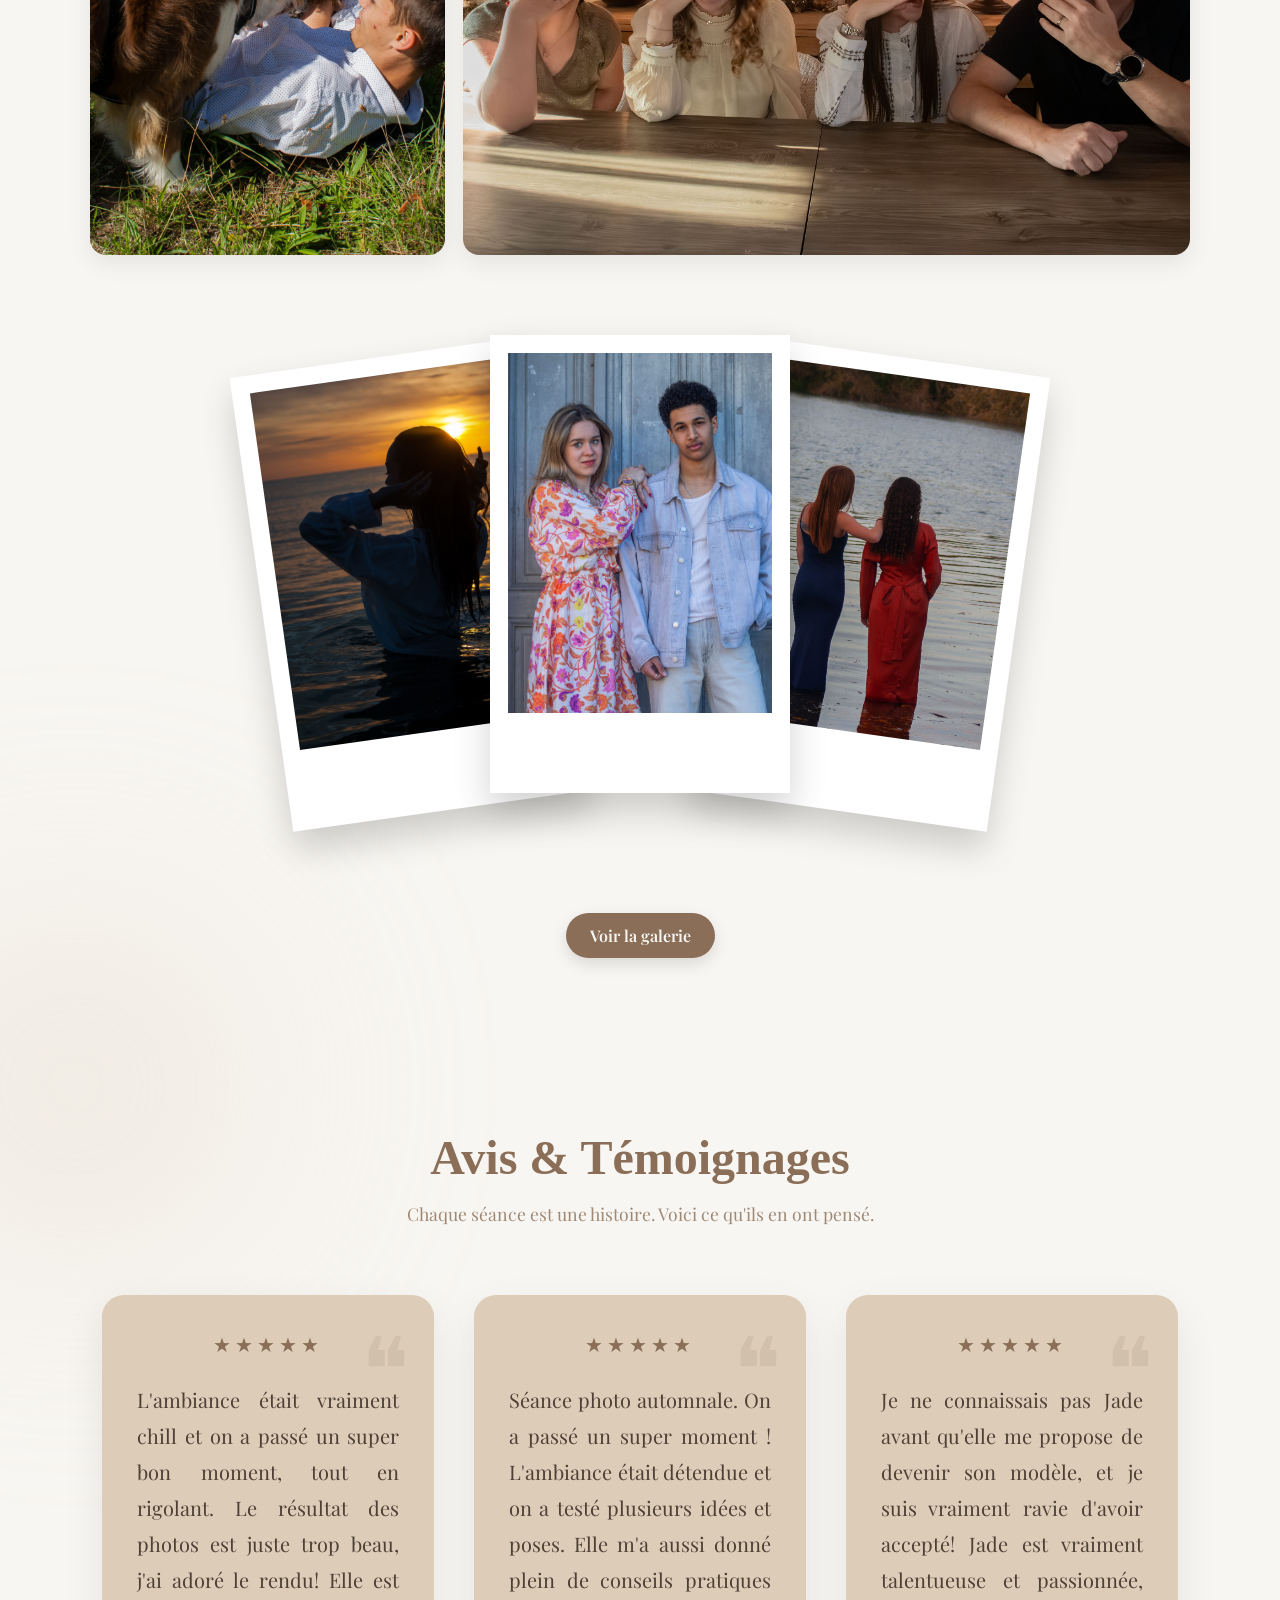
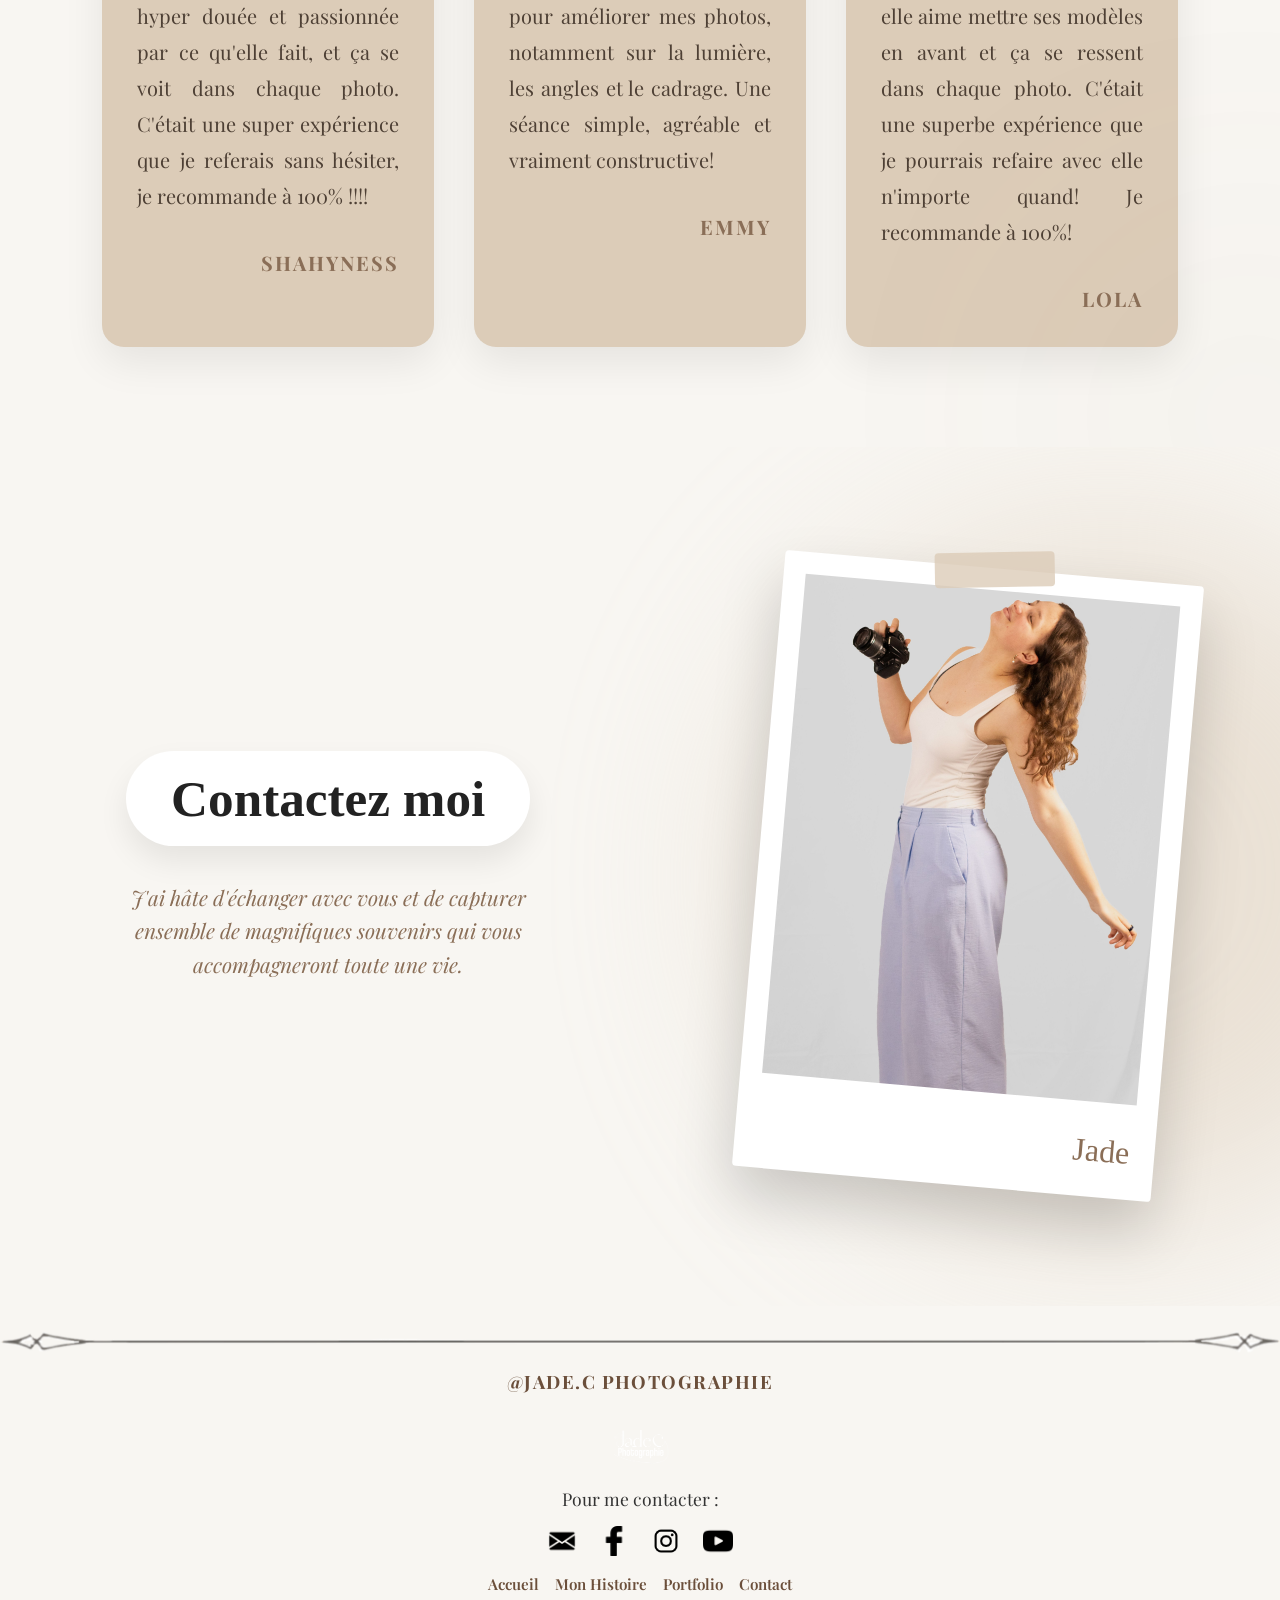
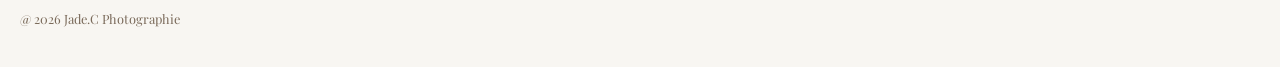
==== commit 1d852aff: "V2" ====
--- a/index.html
+++ b/index.html
@@ -1,7 +1,7 @@
 <!DOCTYPE html>
 <html>
 <head>
-    
+    <meta charset="UTF-8">
 	<meta name="viewport" content="width=device-width, initial-scale=1.0"/>
     <meta name="google-site-verification" content="olzc0AbgWFDAIYd4gsVFNTvirxmQXbTmC5MCEmnvUnk" />
     
--- a/style.css
+++ b/style.css
@@ -58,7 +58,9 @@
     line-height: 1;
     cursor: pointer;
     transition: transform 0.18s ease, color 0.18s ease;
-    z-index: 3;
+    z-index: 12001;
+    pointer-events: auto;
+    touch-action: manipulation;
 }
 
 .carousel-control:hover {
@@ -82,22 +84,33 @@
     display: flex;
     align-items: center;
     justify-content: center;
-    gap: clamp(12px, 2vw, 28px);
-    padding: 18px 20px;
+    gap: 32px;
+    padding: 24px 28px;
     background: linear-gradient(180deg, rgba(0, 0, 0, 0.72) 0%, rgba(0, 0, 0, 0.22) 75%, rgba(0, 0, 0, 0));
 }
 
 .carousel-menu a {
     color: #fff;
     text-decoration: none;
-    font-size: clamp(0.9rem, 1.3vw, 1.05rem);
-    font-weight: 600;
+    font-size: clamp(1.2rem, 2vw, 1.8rem);
+    font-weight: 700;
+    padding: 14px 20px;
+    display: inline-flex;
+    align-items: center;
+    justify-content: center;
+    min-height: 52px;
     letter-spacing: 0.04em;
     text-transform: none;
 }
 
+/* hide overlay close button on desktop; shown in mobile via media query */
+.carousel-menu-close { display: none; }
+
+/* bottom-actions hidden by default (displayed only on small screens) */
+.bottom-actions { display: none; }
+
 .carousel-logo img {
-    width: clamp(60px, 8vw, 90px);
+    width: 150px;
     height: auto;
     display: block;
     object-fit: contain;
@@ -153,23 +166,48 @@
         box-shadow: 0 18px 40px rgba(0, 0, 0, 0.16);
     }
 
+    /* when opened, turn into a full-screen white overlay with centered logo and links */
     .carousel-menu.is-open {
         display: flex;
+        position: fixed;
+        top: 0;
+        left: 0;
+        right: 0;
+        bottom: 0;
+        width: 100vw;
+        height: 100vh;
+        margin: 0;
+        padding: 36px 22px;
+        border-radius: 0;
+        background: rgba(255,255,255,0.98);
+        z-index: 12003;
+        align-items: center;
+        justify-content: center;
+        flex-direction: column;
+        flex-wrap: nowrap;
+        gap: 18px;
+        overflow: auto;
+        pointer-events: auto;
     }
 
     .carousel-menu a {
         color: #4f3a2b;
-        font-size: 1rem;
-        padding: 10px 12px;
-        border-radius: 12px;
-        background: rgba(255, 255, 255, 0.78);
-        text-align: left;
-    }
-
-    .carousel-menu a:hover {
-        background: rgba(255, 255, 255, 0.98);
-        color: #111;
-    }
+        font-size: 1.25rem;
+        padding: 12px 18px;
+        border-radius: 10px;
+        background: transparent;
+        text-align: center;
+        text-decoration: none;
+    }
+
+    .carousel-menu a:hover { color: #3a3027; }
+    .carousel-menu .carousel-logo { display:flex; margin: 10px 0; }
+
+    /* close button inside overlay (visible on mobile only) */
+    .carousel-menu-close { display: block; position: absolute; top: 18px; right: 18px; background: transparent; border: none; color: #4f3a2b; font-size: 1.6rem; z-index: 10001; cursor: pointer; }
+
+    /* lock page scroll when menu open */
+    body.menu-open { overflow: hidden; }
 
     .carousel-logo {
         display: flex;
@@ -178,7 +216,7 @@
     }
 
     .carousel-logo img {
-        width: 70px;
+        width: 80px;
     }
 
     .carousel-title {
@@ -190,6 +228,83 @@
         font-size: clamp(1.8rem, 8vw, 2.45rem);
         line-height: 1.08;
     }
+}
+
+/* Bottom actions: reservation + scroll-top share width on mobile */
+@media (max-width: 768px) {
+    .bottom-actions {
+        position: fixed;
+        left: 0;
+        right: 0;
+        bottom: 0;
+        display: flex;
+        gap: 0;
+        z-index: 11002;
+    }
+    .bottom-actions .reservation-btn {
+        flex: 1;
+        display: flex;
+        align-items: center;
+        justify-content: center;
+        padding: 14px 12px;
+        background: #8a6e57;
+        color: #fff;
+        text-decoration: none;
+        font-weight: 700;
+        border: none;
+        height: 56px;
+    }
+    .bottom-actions .scroll-top {
+        flex: 1;
+        display: flex;
+        align-items: center;
+        justify-content: center;
+        background: #ffffff;
+        color: #8a6e57;
+        border: none;
+        font-size: 1.25rem;
+        height: 56px;
+        cursor: pointer;
+    }
+    /* override standalone scroll-top positioning on mobile */
+    .scroll-top { position: static; right: auto; bottom: auto; width: auto; height: auto; border-radius: 0; box-shadow: none; }
+}
+
+
+/* Mobile tweaks: hide carousel controls and make room for the scroll-top button */
+@media (max-width: 768px) {
+    /* remove left/right carousel arrows on small screens */
+    .carousel-control { display: none !important; }
+
+    /* make reservation take remaining space and keep a fixed square for scroll-top */
+    .bottom-actions { padding-right: 8px; }
+    .bottom-actions .reservation-btn { flex: 1 1 auto; display:flex; align-items:center; justify-content:center; padding:14px 12px; }
+    .bottom-actions .scroll-top {
+        flex: 0 0 56px;
+        width: 56px;
+        height: 56px;
+        display: flex;
+        align-items: center;
+        justify-content: center;
+        border-radius: 8px;
+        box-shadow: 0 6px 18px rgba(0,0,0,0.12);
+        background: #ffffff !important;
+        color: #8a6e57 !important;
+        z-index: 12005;
+        margin-left: 6px;
+    }
+}
+
+/* Make index gallery images smaller on mobile */
+@media (max-width: 768px) {
+    .gallery { grid-template-columns: repeat(2, 1fr); grid-auto-rows: 180px; gap: 10px; }
+    .gallery .gallery-item img { width: 100%; height: 100%; object-fit: cover; }
+}
+
+/* Mobile gallery adjustments: reduce image heights for better layout, keep Jade image large */
+@media (max-width: 768px) {
+    .gallery-item img { height: 220px; object-fit: cover; }
+    .gallery-item img[src*="jade"] { height: 420px; }
 }
 
 
@@ -351,17 +466,16 @@
 
 .portraits-grid,
 .category-grid {
-    display: grid;
-    grid-template-columns: repeat(4, minmax(0, 1fr));
-    grid-auto-rows: 280px;
-    grid-auto-flow: dense;
-    gap: 18px;
-    align-items: stretch;
+    column-count: 3;
+    column-gap: 18px;
 }
 
 .portrait-card,
 .category-card {
     position: relative;
+    width: 100%;
+    min-height: 0;
+    margin: 0;
     overflow: hidden;
     border-radius: 16px;
     background: linear-gradient(135deg, #fff 0%, #f5ece3 100%);
@@ -371,36 +485,38 @@
     justify-content: center;
     transition: transform 0.3s ease, box-shadow 0.3s ease, filter 0.3s ease;
     will-change: transform;
-}
-
-.portraits-grid .portrait-card:nth-child(2n),
-.category-grid .category-card:nth-child(2n) {
-    grid-column: span 2;
-    grid-row: span 2;
-}
-
-.portraits-grid .portrait-card:nth-child(3n),
-.category-grid .category-card:nth-child(3n) {
-    grid-column: span 2;
+    break-inside: avoid;
+    aspect-ratio: 4 / 3;
 }
 
 .portraits-grid .portrait-card-large,
 .category-grid .category-card-large {
-    grid-column: span 2;
-    grid-row: span 2;
+    grid-column: auto;
+    grid-row: auto;
 }
 
 .portraits-grid .portrait-card-wide,
 .category-grid .category-card-wide {
-    grid-column: span 3;
-    grid-row: span 1;
+    grid-column: auto;
+    grid-row: auto;
+}
+
+.portrait-card.is-portrait,
+.category-card.is-portrait {
+    aspect-ratio: 3 / 4;
+}
+
+.portrait-card.is-landscape,
+.category-card.is-landscape {
+    aspect-ratio: 4 / 3;
 }
 
 .portrait-card img,
 .category-card img {
     width: 100%;
-    height: 100%;
-    object-fit: cover;
+    height: auto;
+    max-height: 100%;
+    object-fit: contain;
     object-position: center center;
     display: block;
     transition: transform 0.35s ease, filter 0.35s ease;
@@ -446,11 +562,7 @@
 }
 
 .category-grid {
-    display: grid;
-    grid-template-columns: repeat(4, minmax(0, 1fr));
-    grid-auto-rows: 280px;
-    grid-auto-flow: dense;
-    gap: 18px;
+    margin-bottom: 0;
 }
 
 @media (max-width: 768px) {
@@ -458,9 +570,8 @@
 
     .portraits-grid,
     .category-grid {
-        grid-template-columns: repeat(2, minmax(0, 1fr));
-        grid-auto-rows: 220px;
-        gap: 14px;
+        column-count: 1;
+        column-gap: 0;
     }
 
     .portrait-card,
@@ -834,7 +945,7 @@
     font-size: 1.3rem;
     cursor: pointer;
     box-shadow: 0 6px 16px rgba(0, 0, 0, 0.18);
-    z-index: 1000;
+    z-index: 11001;
     display: flex;
     align-items: center;
     justify-content: center;
@@ -1760,12 +1871,16 @@
 
     .carousel-menu {
         flex-wrap: wrap;
-        gap: 8px 10px;
-        padding: 10px 12px;
+        gap: 10px;
+        padding: 12px;
+    }
+
+    .carousel-menu a {
+        padding: 14px 18px;
     }
 
     .carousel-logo img {
-        width: 56px;
+        width: 80px;
     }
 
     .carousel-title {
@@ -1830,7 +1945,7 @@
     .portraits-grid,
     .category-grid {
         grid-template-columns: 1fr;
-        grid-auto-rows: minmax(220px, 56vw);
+        grid-auto-rows: auto;
         gap: 12px;
     }
 
@@ -1842,6 +1957,7 @@
     .category-card-wide {
         grid-column: span 1;
         grid-row: span 1;
+        aspect-ratio: 4 / 3;
     }
 
     .portraits-intro h2,
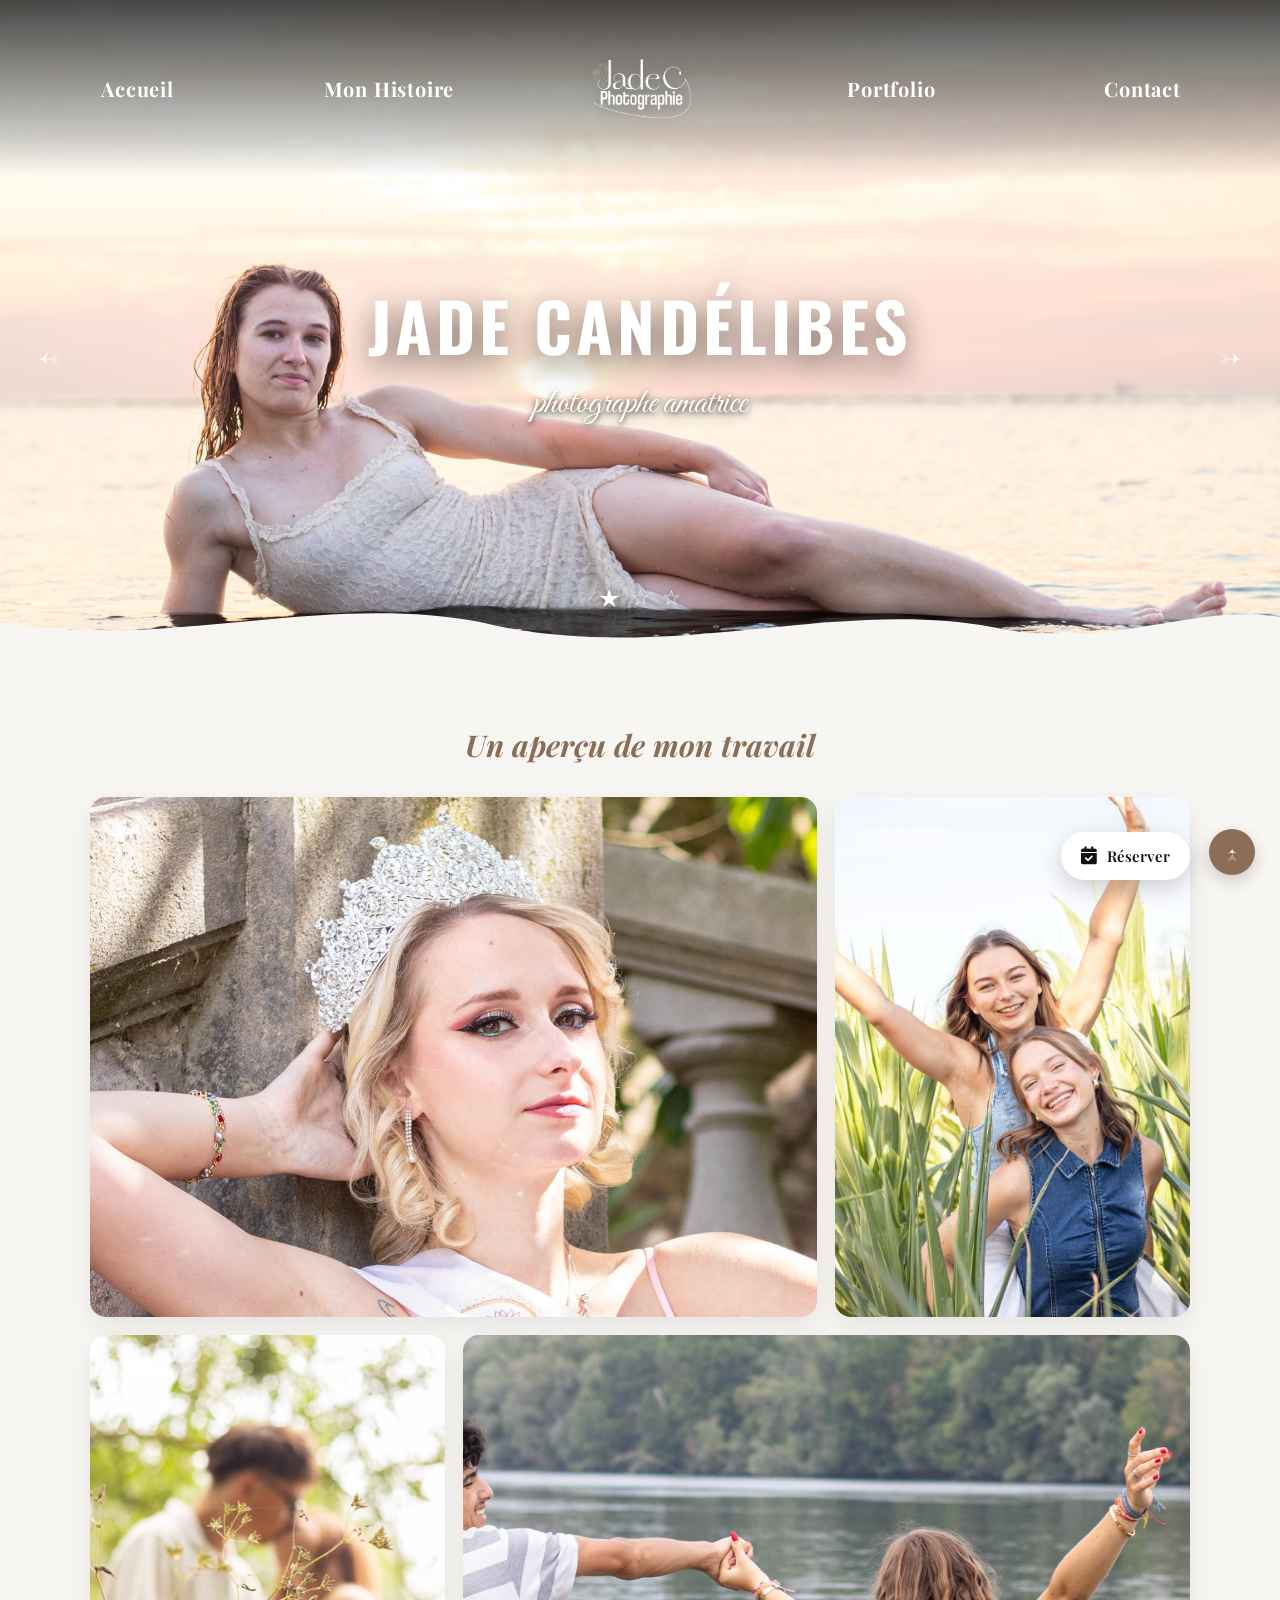
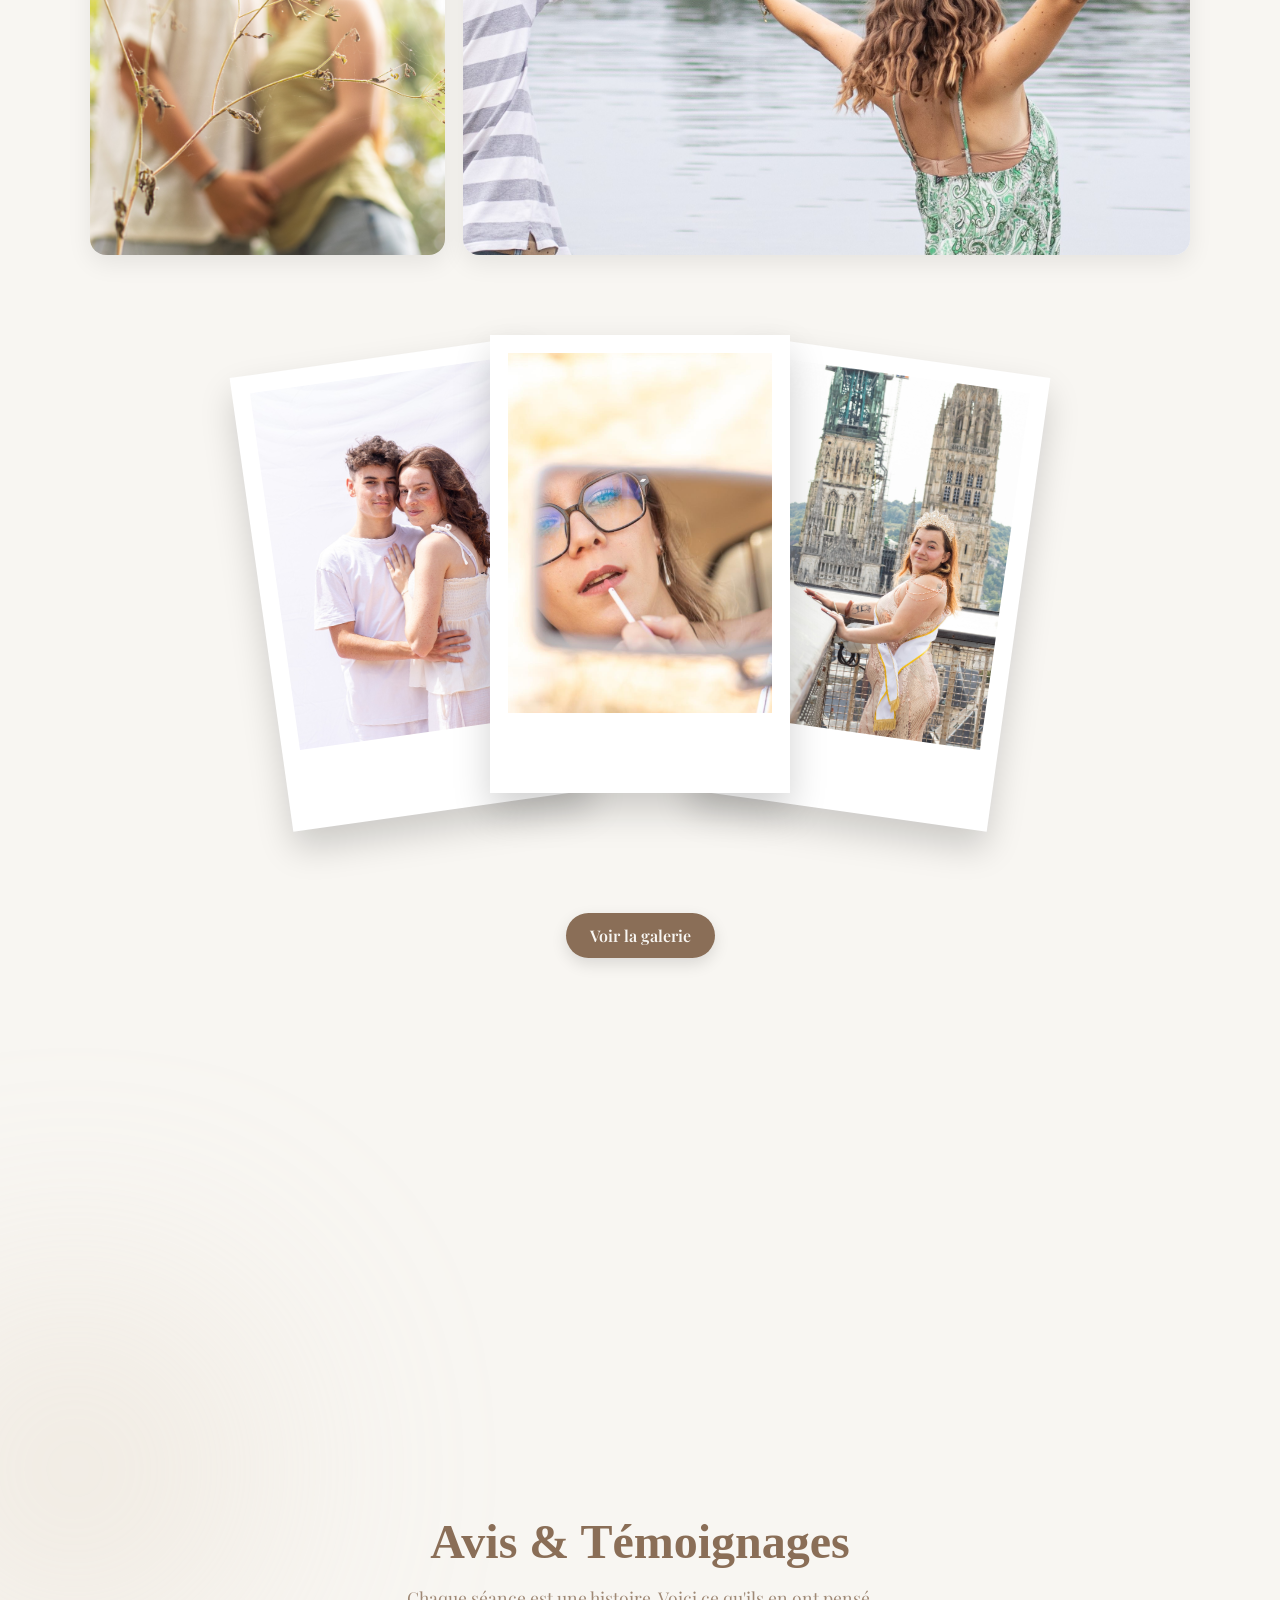
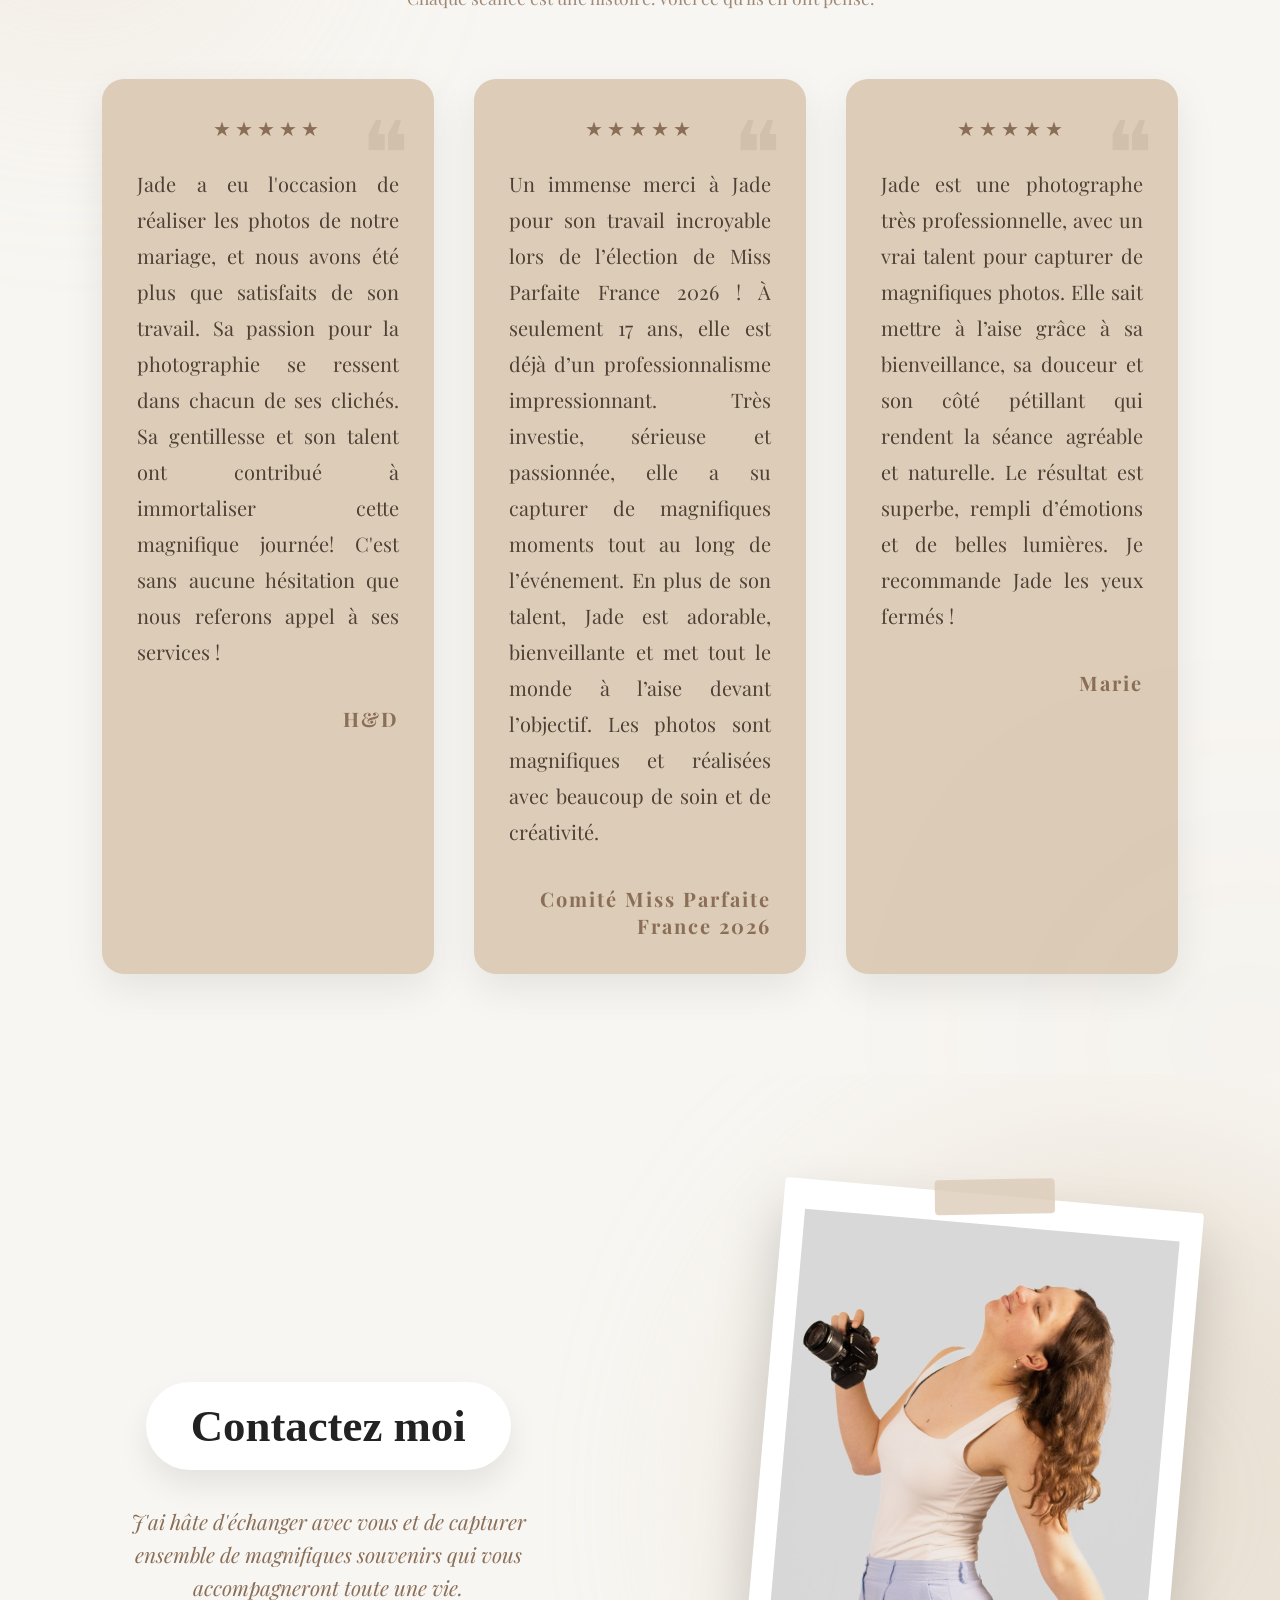
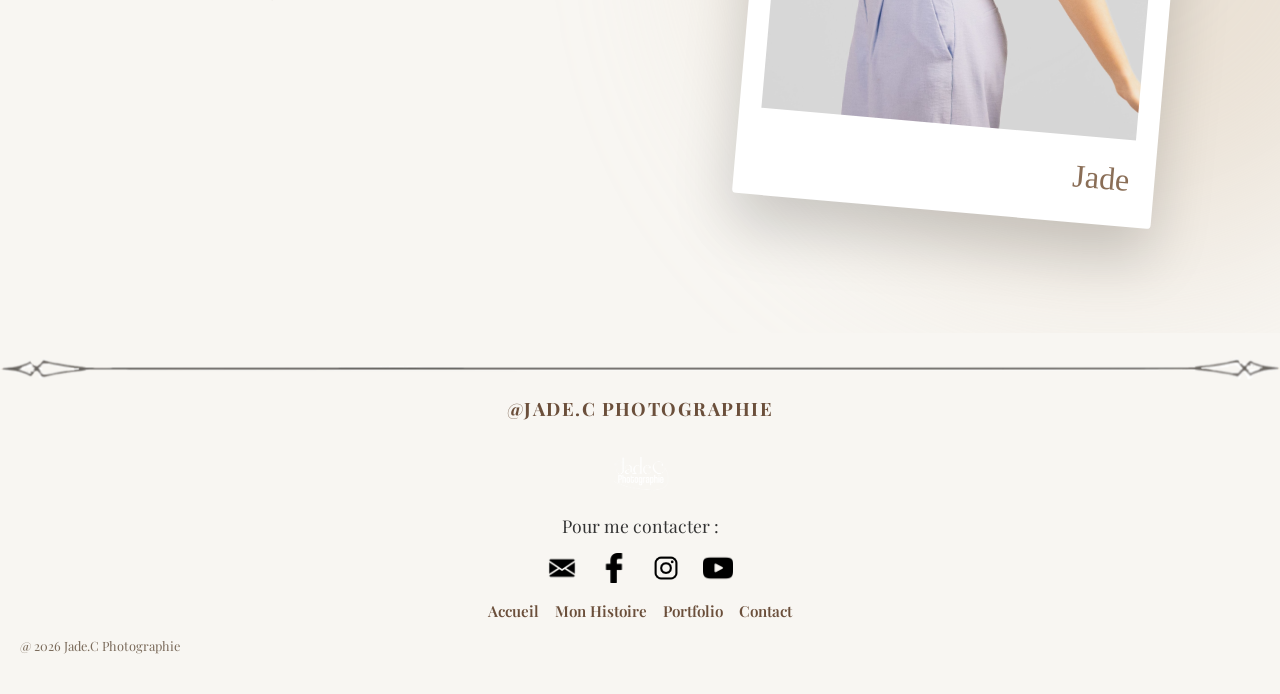
==== commit 82c08a14: "V4" ====
--- a/index.html
+++ b/index.html
@@ -46,7 +46,7 @@
 
 
 <div id="carousel">
-    <img id="image" src="images/carrousel.jpg" alt="Image du carrousel" class="carousel-img"/>
+    <img id="image" src="images/IMG_8450.jpg" alt="Image du carrousel" class="carousel-img"/>
 
     <button class="carousel-control prev" onclick="previousImage()" aria-label="Actualité précédente">←</button>
     <button class="carousel-control next" onclick="nextImage()" aria-label="Actualité suivante">→</button>
@@ -96,8 +96,8 @@
 <script>
 
 const images = [
-	"images/carrousel.jpg",
-    "images/carrousel_2.jpg",
+	"images/IMG_8450.jpg",
+    "images/IMG_4400.jpg",
     "images/carrousel_3.jpg",
 ];
 
@@ -144,40 +144,47 @@
 
 </script>
 
-<h2 style="text-align: center; font-style: italic;font-family: 'Playfair Display', serif; margin-bottom: 2rem;">Un aperçu de mon travail</h2>
+<h2 style="text-align: center; font-style: italic;font-family: 'Playfair Display', serif; margin-bottom: 2rem; color: #8a6e57;">Un aperçu de mon travail</h2>
 
 <section class="gallery" aria-label="Galerie photo">
     <figure class="gallery-item landscape">
-        <img src="images/carrousel.jpg" alt="Photo paysage 1">
+        <img src="images/IMG_2009.jpg" alt="Photo paysage 1">
     </figure>
     <figure class="gallery-item portrait">
-        <img src="images/portrait_1.jpg" alt="Photo portrait 1">
+        <img src="images/IMG_1948.jpg" alt="Photo portrait 1">
     </figure>
     <figure class="gallery-item portrait">
-        <img src="images/zoe&nathan.jpg" alt="Photo portrait 2">
+        <img src="images/IMG_4395.jpg" alt="Photo portrait 2">
     </figure>
     <figure class="gallery-item landscape">
-        <img src="images/carrousel_2.jpg" alt="Photo paysage 2">
+        <img src="images/IMG_4774.jpg" alt="Photo paysage 2">
     </figure>
 </section>
 
 <section class="polaroids">
 
     <div class="polaroid p1">
-        <img src="images/polaroid_2.jpg" alt="">
+        <img src="images/IMG_1841.jpg" alt="">
     </div>
 
     <div class="polaroid p2">
-        <img src="images/polaroid_1.jpg" alt="">
+        <img src="images/IMG_8245.jpg" alt="">
     </div>
 
     <div class="polaroid p3">
-        <img src="images/polaroid_3.jpg" alt="">
+        <img src="images/IMG_1894.jpg" alt="">
     </div>
 
 </section>
 
 <a class="gallery-button" href="portfolio.html">Voir la galerie</a>
+
+
+<video class="video-presentation" autoplay muted loop playsinline>
+    <source src="images/VID-20260721-WA0016.mp4" type="video/mp4">
+    Votre navigateur ne supporte pas la vidéo.
+</video>
+
 
 <section class="reviews">
 
@@ -192,33 +199,34 @@
             <div class="stars">★★★★★</div>
 
             <p>
-             L'ambiance était vraiment chill et on a passé un super bon moment, tout en rigolant. Le résultat des photos est juste trop beau, j'ai adoré le rendu! Elle est hyper douée et passionnée par ce qu'elle
-              fait, et ça se voit dans chaque photo. C'était une super expérience que je referais sans hésiter, je recommande à 100% !!!!
+                Jade a eu l'occasion de réaliser les photos de notre mariage, et nous avons été plus que satisfaits de son travail. Sa passion pour la photographie se ressent dans chacun de ses clichés.
+                 Sa gentillesse et son talent ont contribué à immortaliser cette magnifique journée! C'est sans aucune hésitation que nous referons appel à ses services !
             </p>
 
-            <span>SHAHYNESS</span>
+            <span>H&D</span>
         </article>
 
         <article class="review">
             <div class="stars">★★★★★</div>
 
             <p>
-                Séance photo automnale. On a passé un super moment ! L'ambiance était détendue et on a testé plusieurs idées et poses. Elle m'a aussi donné plein de conseils pratiques pour améliorer mes photos,
-                 notamment sur la lumière, les angles et le cadrage. Une séance simple, agréable et vraiment constructive!
+              Un immense merci à Jade pour son travail incroyable lors de l’élection de Miss Parfaite France 2026 !
+                À seulement 17 ans, elle est déjà d’un professionnalisme impressionnant. Très investie, sérieuse et passionnée, elle a su capturer de magnifiques moments tout au long de l’événement.
+                En plus de son talent, Jade est adorable, bienveillante et met tout le monde à l’aise devant l’objectif. Les photos sont magnifiques et réalisées avec beaucoup de soin et de créativité.
             </p>
 
-            <span>EMMY</span>
+            <span>Comité Miss Parfaite France 2026</span>
         </article>
 
         <article class="review">
             <div class="stars">★★★★★</div>
 
             <p>
-                Je ne connaissais pas Jade avant qu'elle me propose de devenir son modèle, et je suis vraiment ravie d'avoir accepté! Jade est vraiment talentueuse et passionnée, elle aime mettre ses modèles en 
-                avant et ça se ressent dans chaque photo. C'était une superbe expérience que je pourrais refaire avec elle n'importe quand! Je recommande à 100%!
+              Jade est une photographe très professionnelle, avec un vrai talent pour capturer de magnifiques photos.
+                 Elle sait mettre à l’aise grâce à sa bienveillance, sa douceur et son côté pétillant qui rendent la séance agréable et naturelle. Le résultat est superbe, rempli d’émotions et de belles lumières. Je recommande Jade les yeux fermés !
             </p>
 
-            <span>LOLA</span>
+            <span>Marie</span>
         </article>
 
     </div>
@@ -229,7 +237,7 @@
 
     <div class="contact-content">
 
-        <a href="#contact" class="contact-btn">
+        <a href="contact.html" class="contact-btn">
             Contactez moi
         </a>
 
@@ -245,7 +253,7 @@
 
         <div class="tape"></div>
 
-        <img src="images/jade.jpg" alt="Jade">
+        <img src="images/jade_contact2.jpg" alt="Jade">
 
     </div>
 
--- a/style.css
+++ b/style.css
@@ -92,7 +92,7 @@
 .carousel-menu a {
     color: #fff;
     text-decoration: none;
-    font-size: clamp(1.2rem, 2vw, 1.8rem);
+    font-size: clamp(1.2rem, 2vw, 1.25rem);
     font-weight: 700;
     padding: 14px 20px;
     display: inline-flex;
@@ -345,14 +345,14 @@
 
 .carousel-dots {
     position: absolute;
-    bottom: 154px;
+    bottom: 80px;
     left: 50%;
     transform: translateX(-50%);
     display: inline-flex;
     gap: 12px;
     align-items: center;
     padding: 10px 18px;
-    background: rgba(0, 0, 0, 0.35);
+    background: none;
     border-radius: 999px;
     z-index: 7;
 }
@@ -619,7 +619,7 @@
     font-family: 'Great Vibes', cursive;
     font-size: clamp(1.3rem, 2.8vw, 2.4rem);
     margin-top: 8px;
-    text-shadow: 0 6px 18px rgba(0,0,0,0.45);
+    text-shadow: 0 2px 5px rgba(0,0,0,0.65), 0 5px 14px rgba(0,0,0,0.35);
 }
 
 .gallery-item {
@@ -1527,7 +1527,7 @@
 
     text-decoration:none;
 
-    font-size:clamp(2.8rem,4vw,4.4rem);
+    font-size:clamp(2.8rem,4vw,1.0rem);
 
     font-family:"Cormorant Garamond",serif;
 
@@ -1602,6 +1602,10 @@
     width:100%;
 
     display:block;
+
+    position:relative;
+
+    top:8px;
 
     aspect-ratio:3/4;
 
@@ -1898,7 +1902,7 @@
     }
 
     .carousel-dots {
-        bottom: 110px;
+        bottom: 104px;
         gap: 8px;
         padding: 8px 12px;
     }
@@ -2134,4 +2138,11 @@
     .galerie img {
         width: calc(50% - 8px);
     }
+}
+
+.video-presentation {
+    width: 60%;
+    border-radius: 20px;
+    display: block;
+    margin: 0 auto;
 }
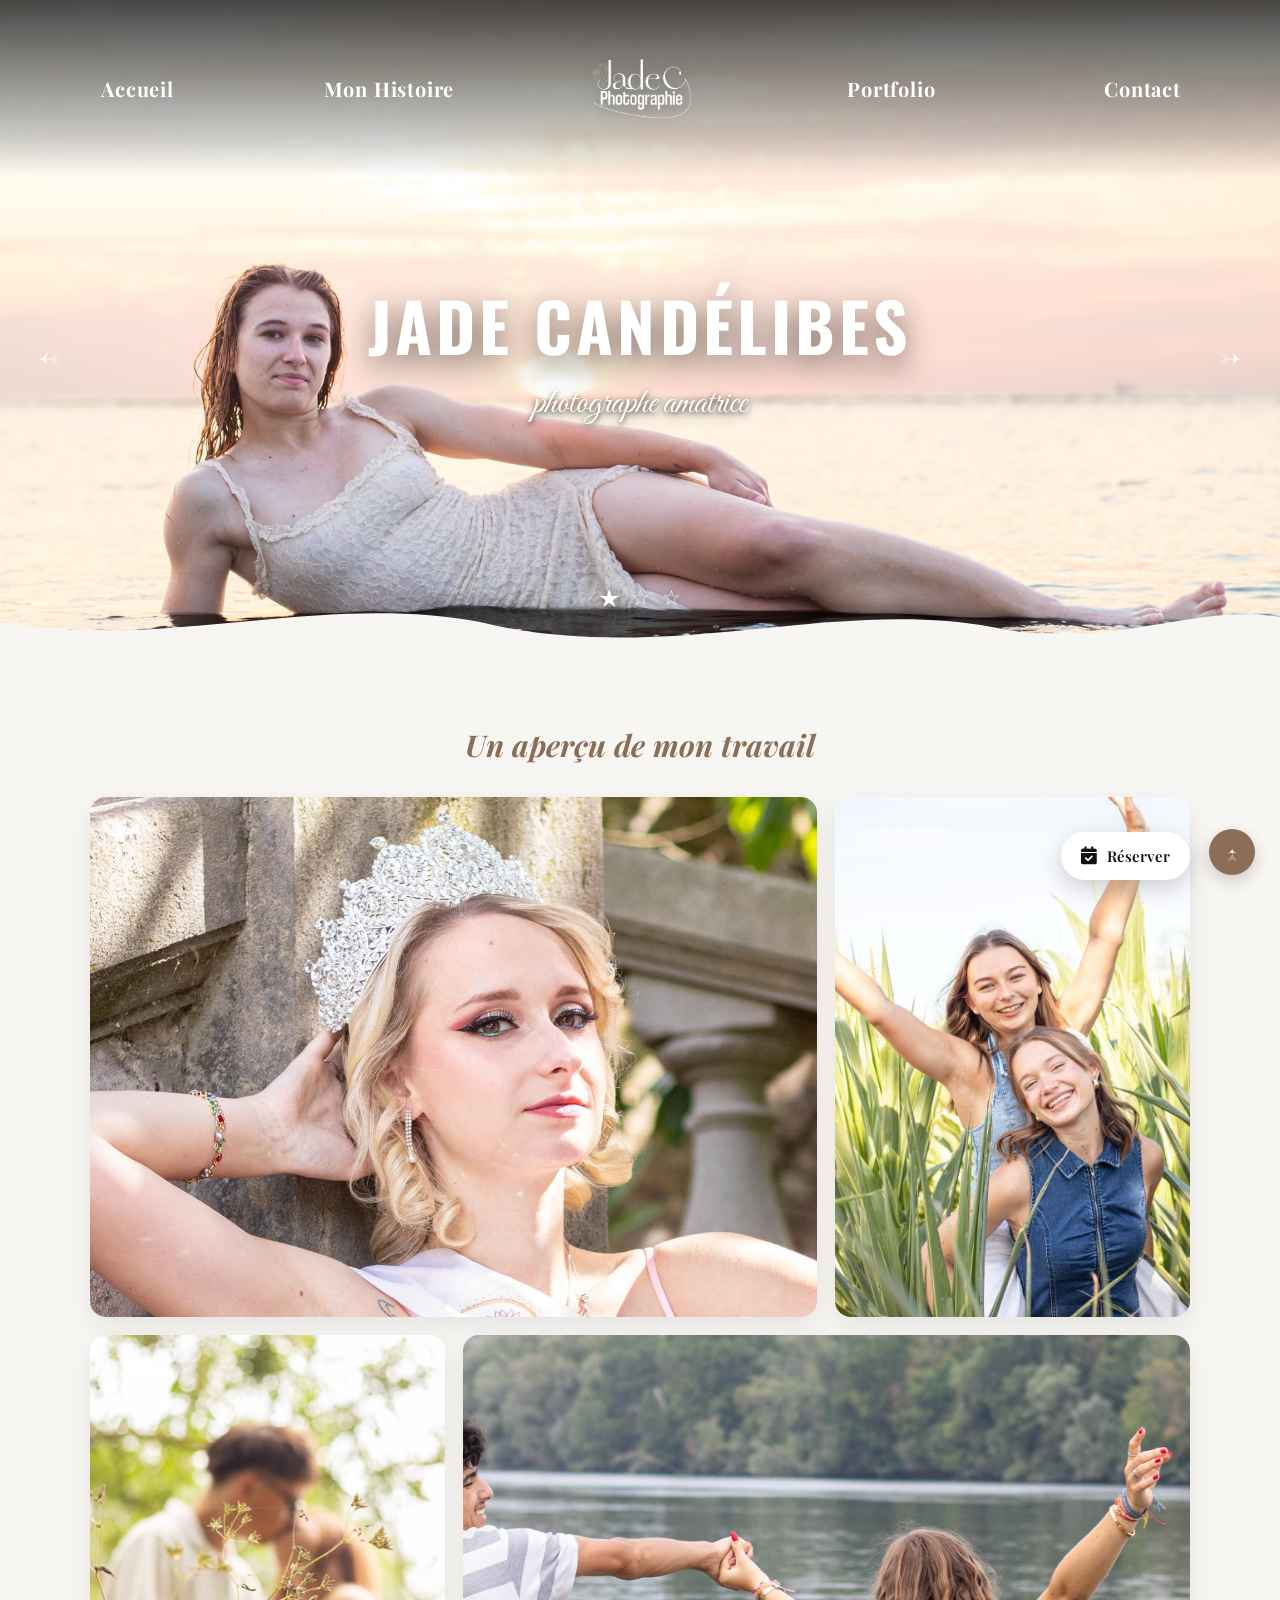
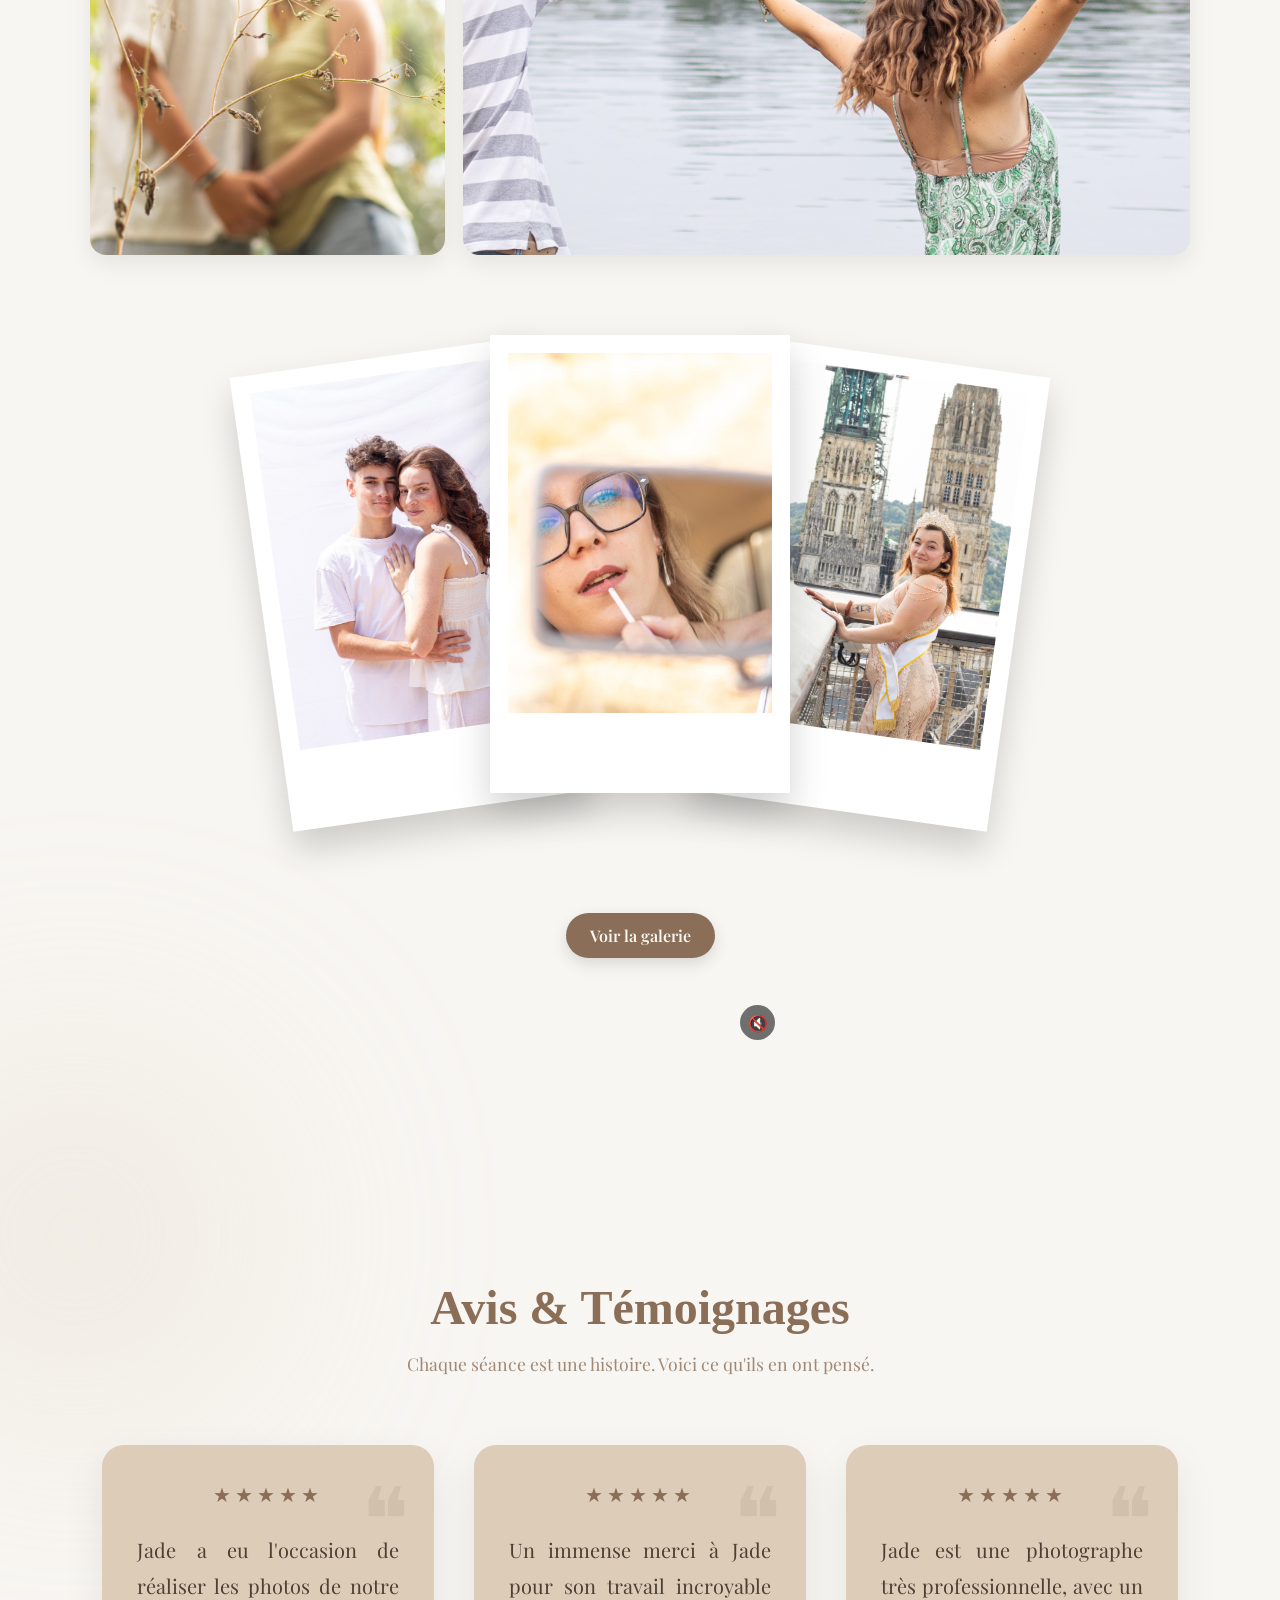
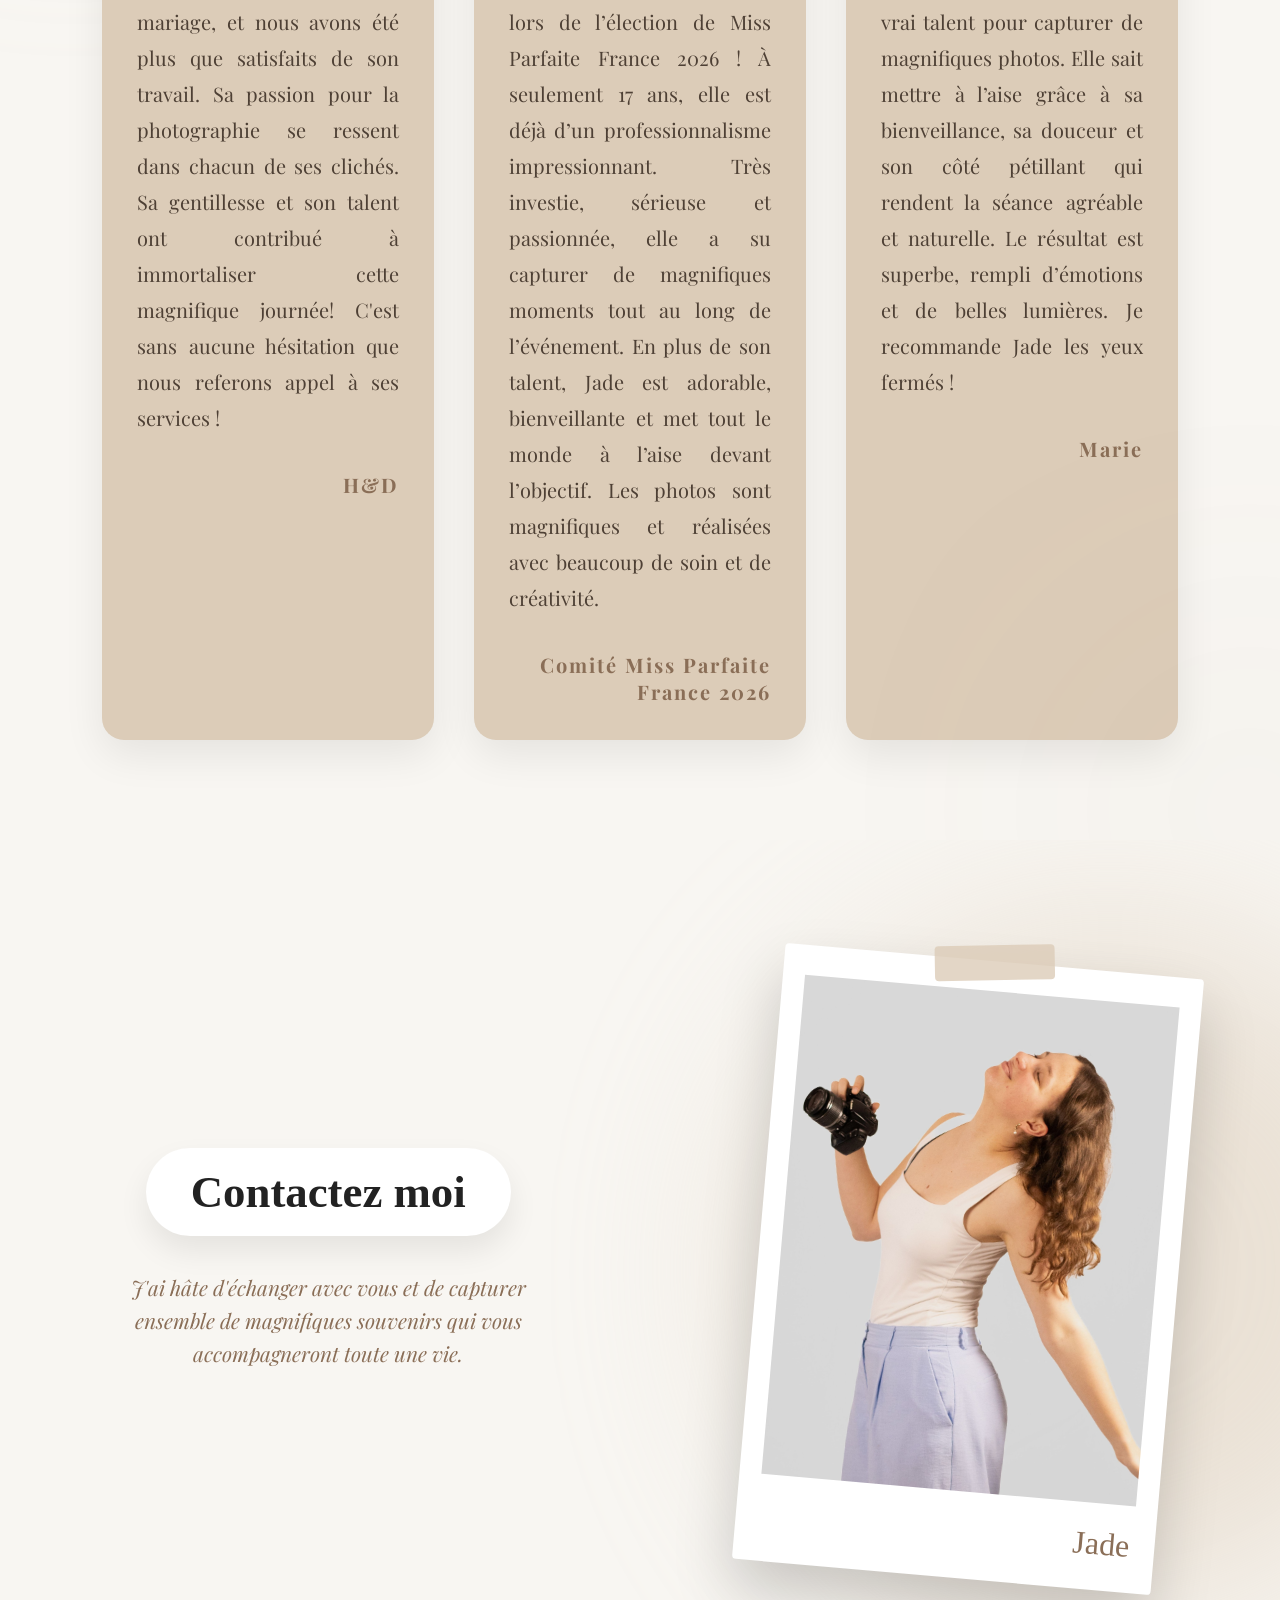
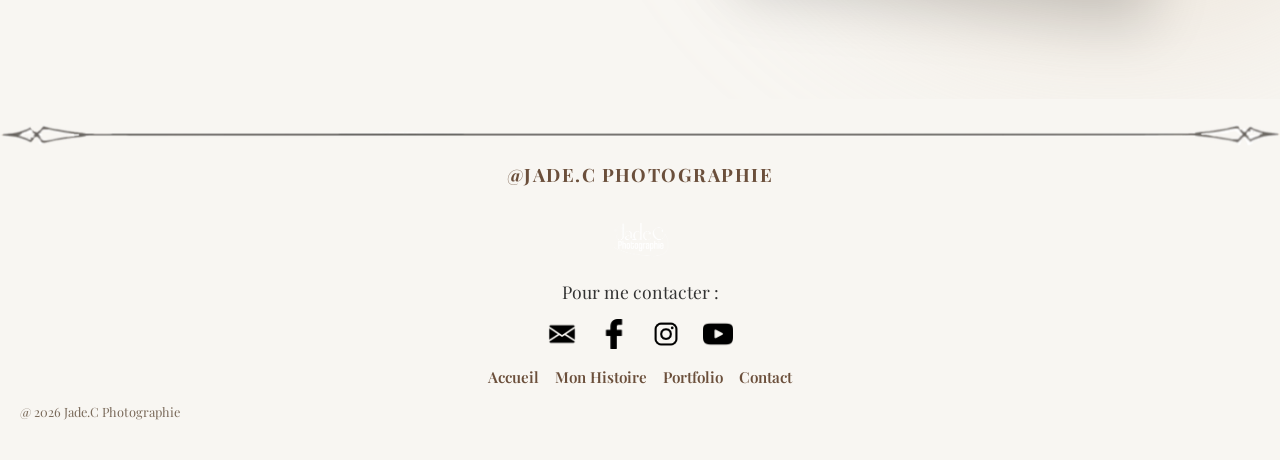
==== commit 8dfee336: "V4" ====
--- a/index.html
+++ b/index.html
@@ -180,11 +180,23 @@
 <a class="gallery-button" href="portfolio.html">Voir la galerie</a>
 
 
-<video class="video-presentation" autoplay muted loop playsinline>
-    <source src="images/VID-20260721-WA0016.mp4" type="video/mp4">
-    Votre navigateur ne supporte pas la vidéo.
-</video>
-
+<div class="video-container"> 
+    <video id="video" autoplay muted loop playsinline> 
+        <source src="images/victoria&benjamin.mp4" type="video/mp4"> 
+    </video> 
+ 
+    <button id="muteBtn">🔇</button> 
+</div> 
+ 
+<script> 
+const video = document.getElementById("video"); 
+const muteBtn = document.getElementById("muteBtn"); 
+ 
+muteBtn.addEventListener("click", () => { 
+    video.muted = !video.muted; 
+    muteBtn.textContent = video.muted ? "🔇" : "🔊"; 
+}); 
+</script>
 
 <section class="reviews">
 
--- a/style.css
+++ b/style.css
@@ -1158,24 +1158,6 @@
     color: #333; /* texte lisible sur le fond transparent */
 }
 
-/* Vidéo YouTube responsive (mobile & PC) */
-.video-container {
-    position: relative;
-    width: 100%;
-    max-width: 900px;      /* cohérent avec ton carousel */
-    margin: 0 auto;
-    padding-bottom: 56.25%; /* ratio 16:9 */
-    height: 0;
-}
-
-.video-container iframe {
-    position: absolute;
-    top: 0;
-    left: 0;
-    width: 100%;
-    height: 100%;
-    border-radius: 15px;
-}
 
 .carousel-img{
     transition: opacity .6s ease;
@@ -2140,9 +2122,63 @@
     }
 }
 
-.video-presentation {
-    width: 60%;
-    border-radius: 20px;
+.video-container {
+    position: relative;
+    width: max-content;
+    margin: 0 auto;
+}
+
+.video-container video {
     display: block;
-    margin: 0 auto;
+}
+
+#muteBtn {
+    position: absolute;
+    top: 10px;
+    right: 10px;
+    
+    width: 35px;
+    height: 35px;
+    
+    border: none;
+    border-radius: 50%;
+    background: rgba(0, 0, 0, 0.5);
+    color: white;
+    
+    cursor: pointer;
+    z-index: 5;
+}
+.video-container {
+    position: relative;
+    border-radius: 15px;
+}
+
+.video-container video {
+    display: block;
+    border-radius: 15px;
+}
+
+#muteBtn {
+    position: absolute;
+    top: 10px;
+    right: 10px;
+
+    width: 35px;
+    height: 35px;
+
+    padding: 0;
+    border: none;
+    border-radius: 50%;
+
+    background: rgba(0, 0, 0, 0.55);
+    color: white;
+
+    font-size: 16px;
+    cursor: pointer;
+
+    display: flex;
+    align-items: center;
+    justify-content: center;
+
+    z-index: 10;
 }
